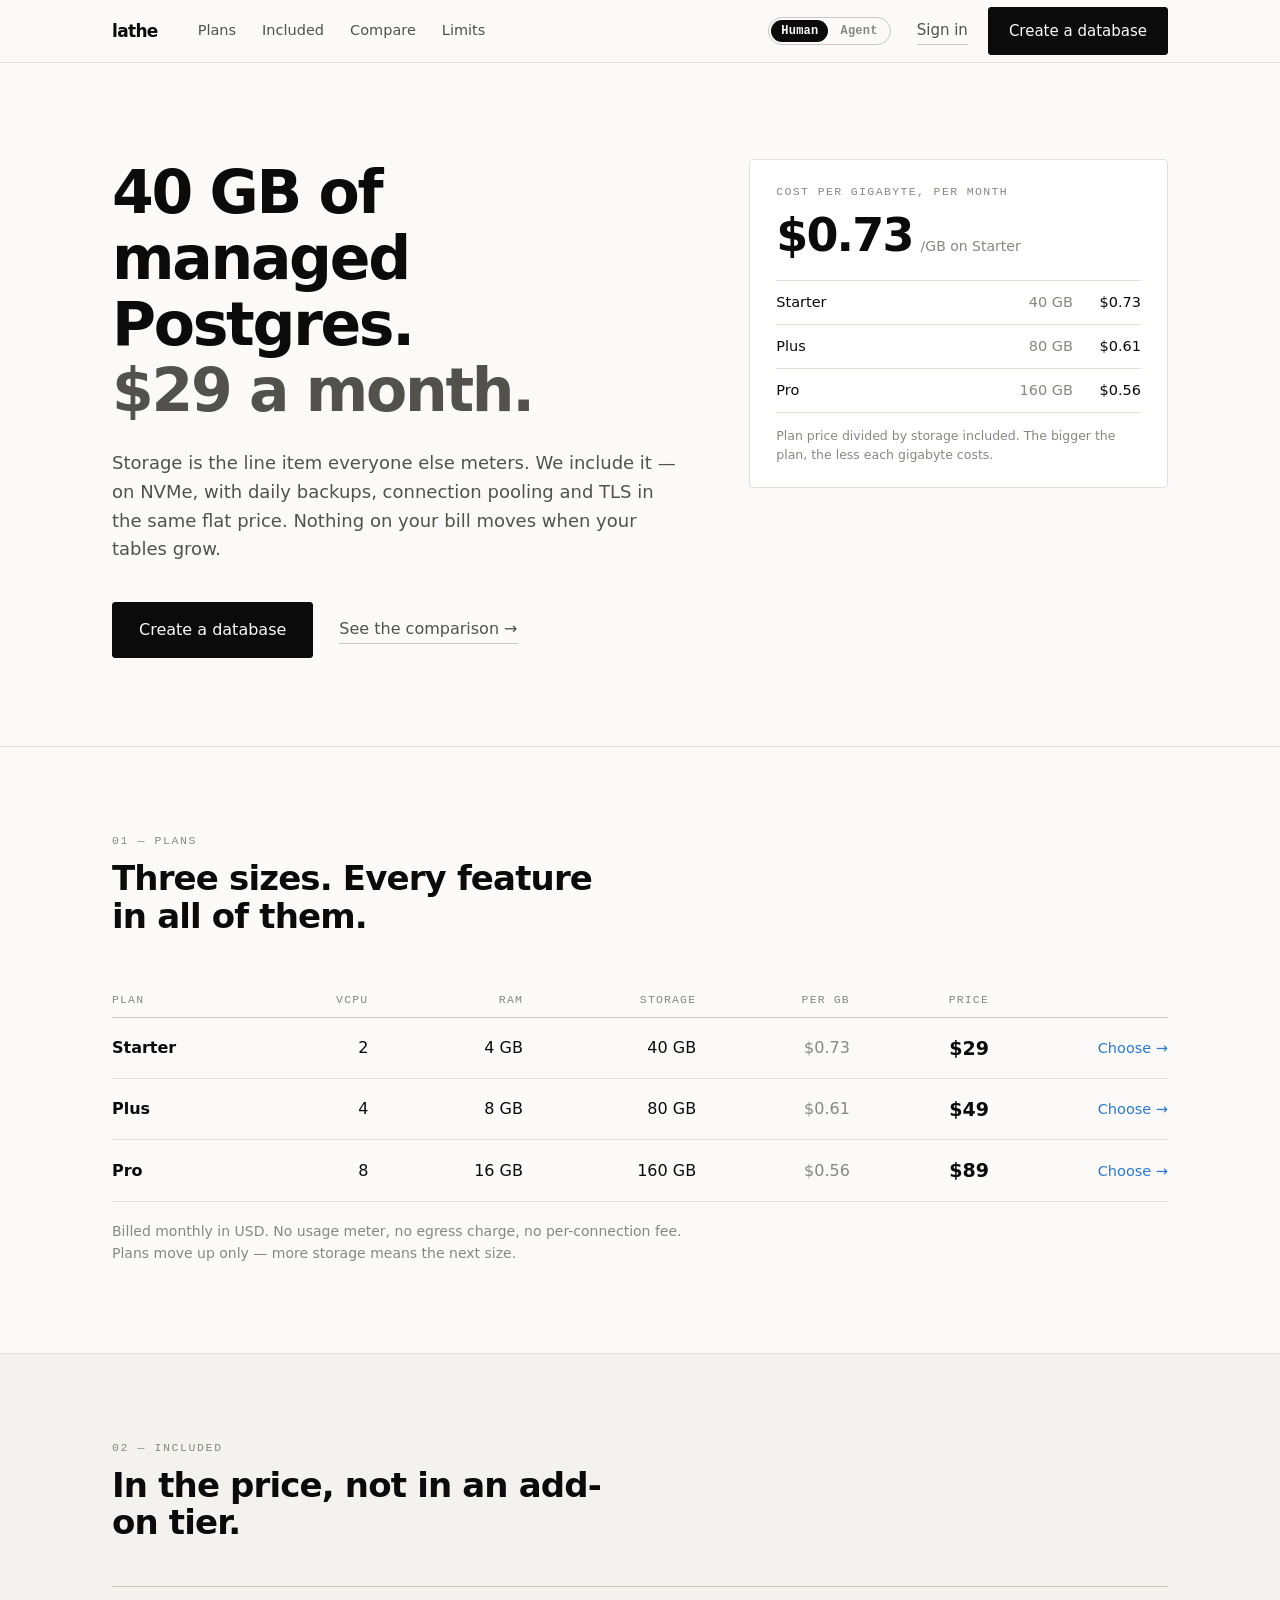
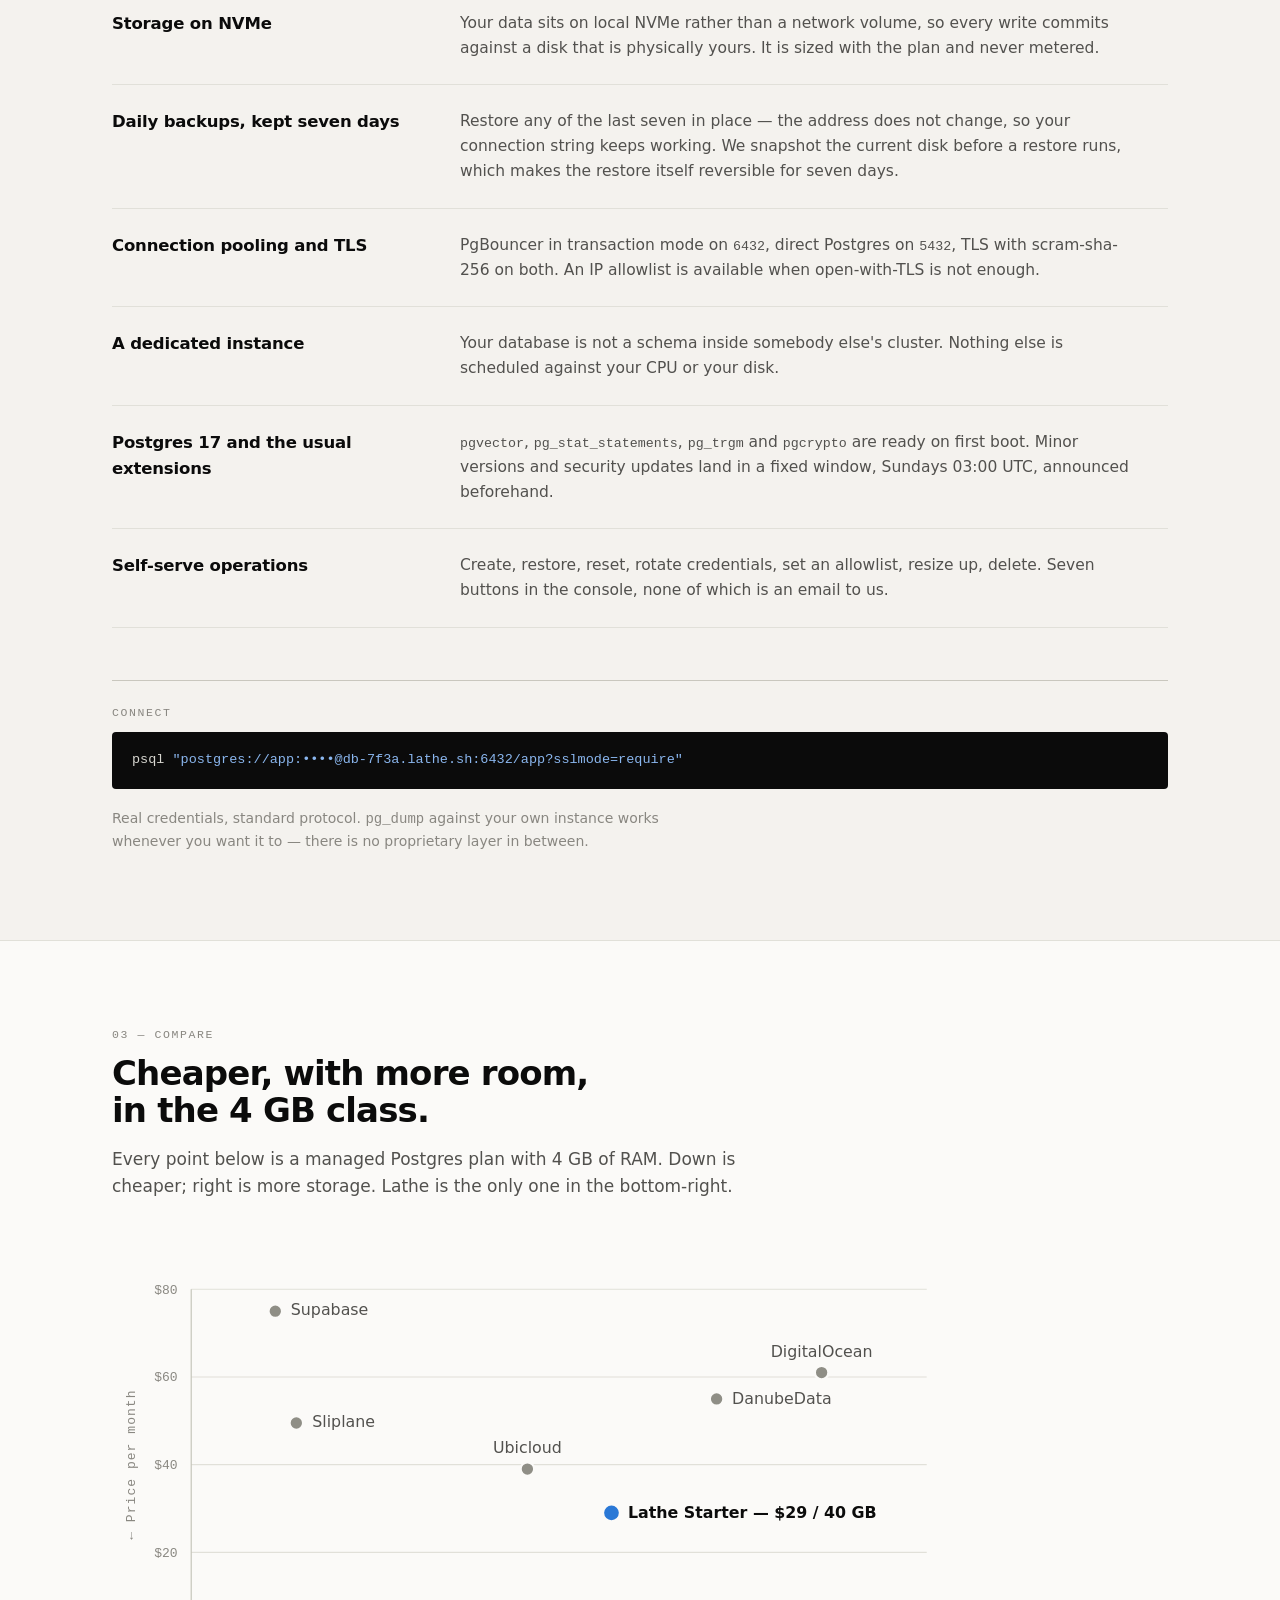
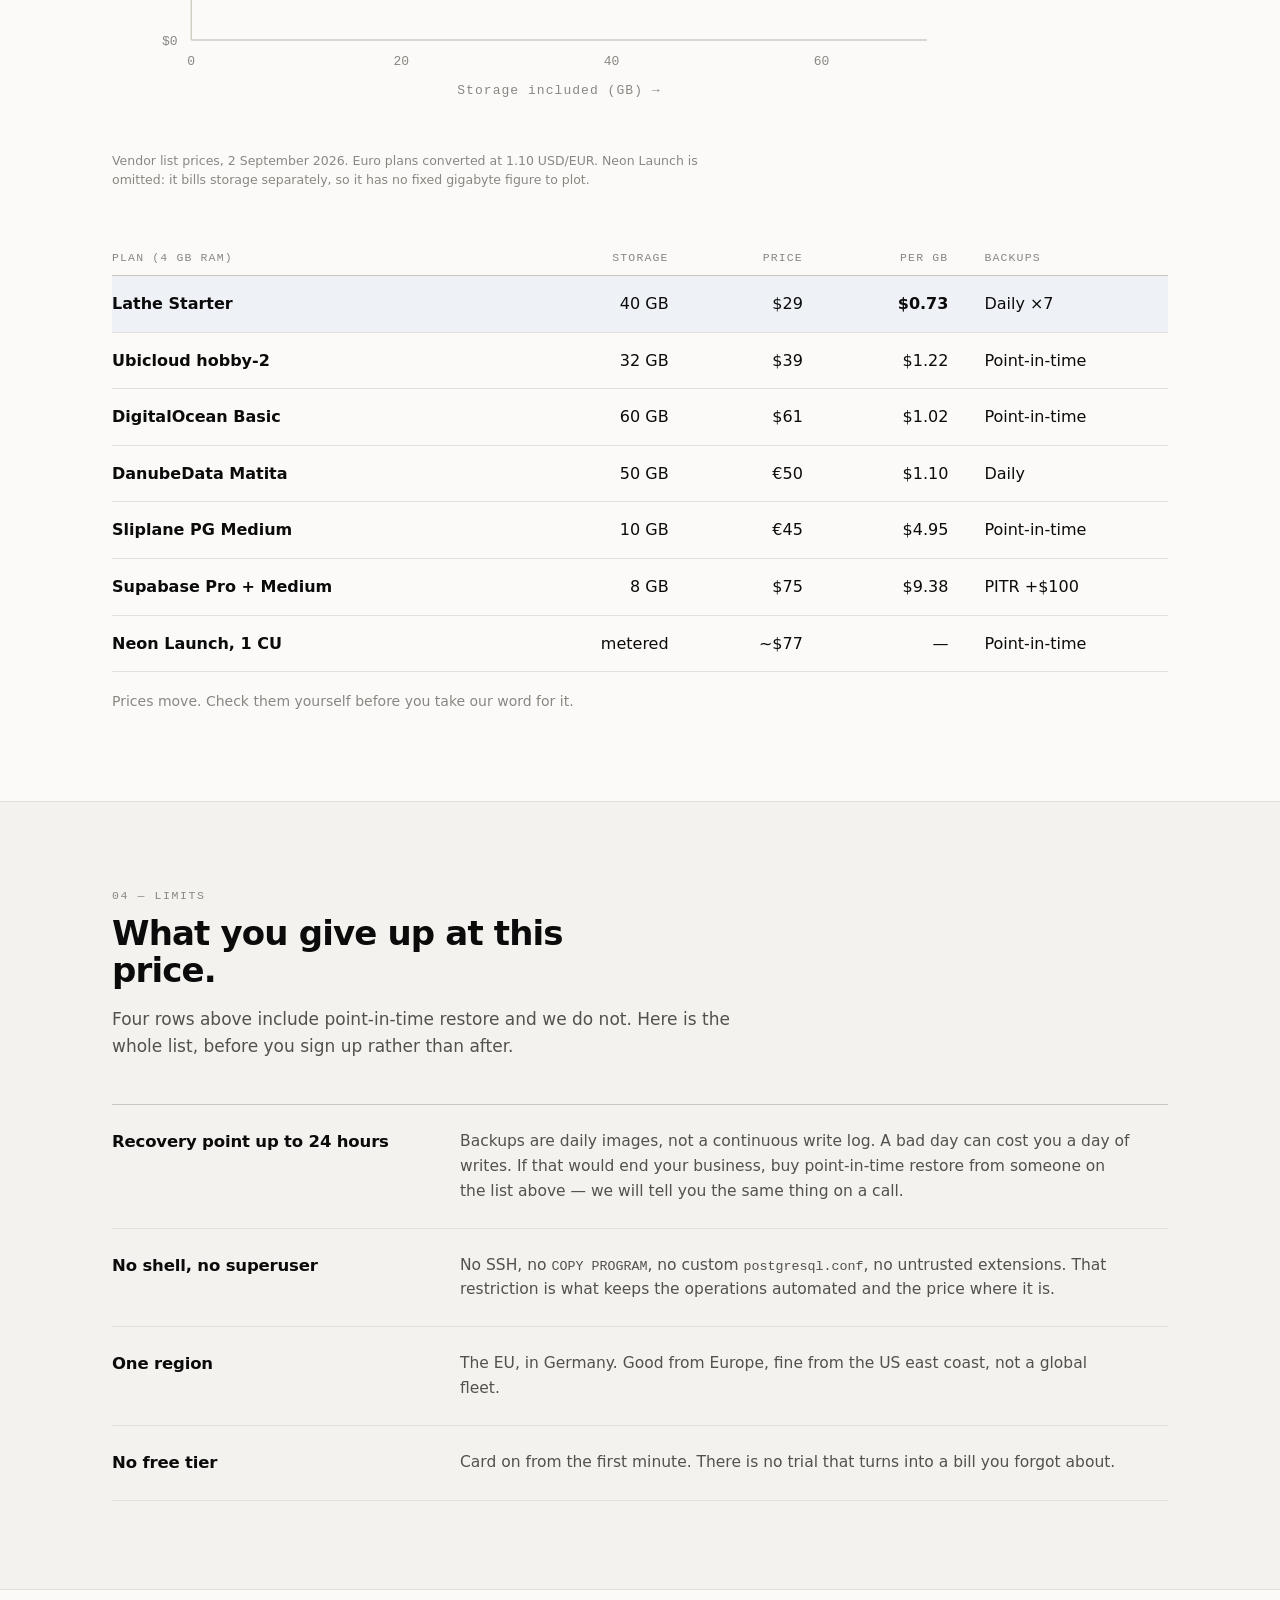
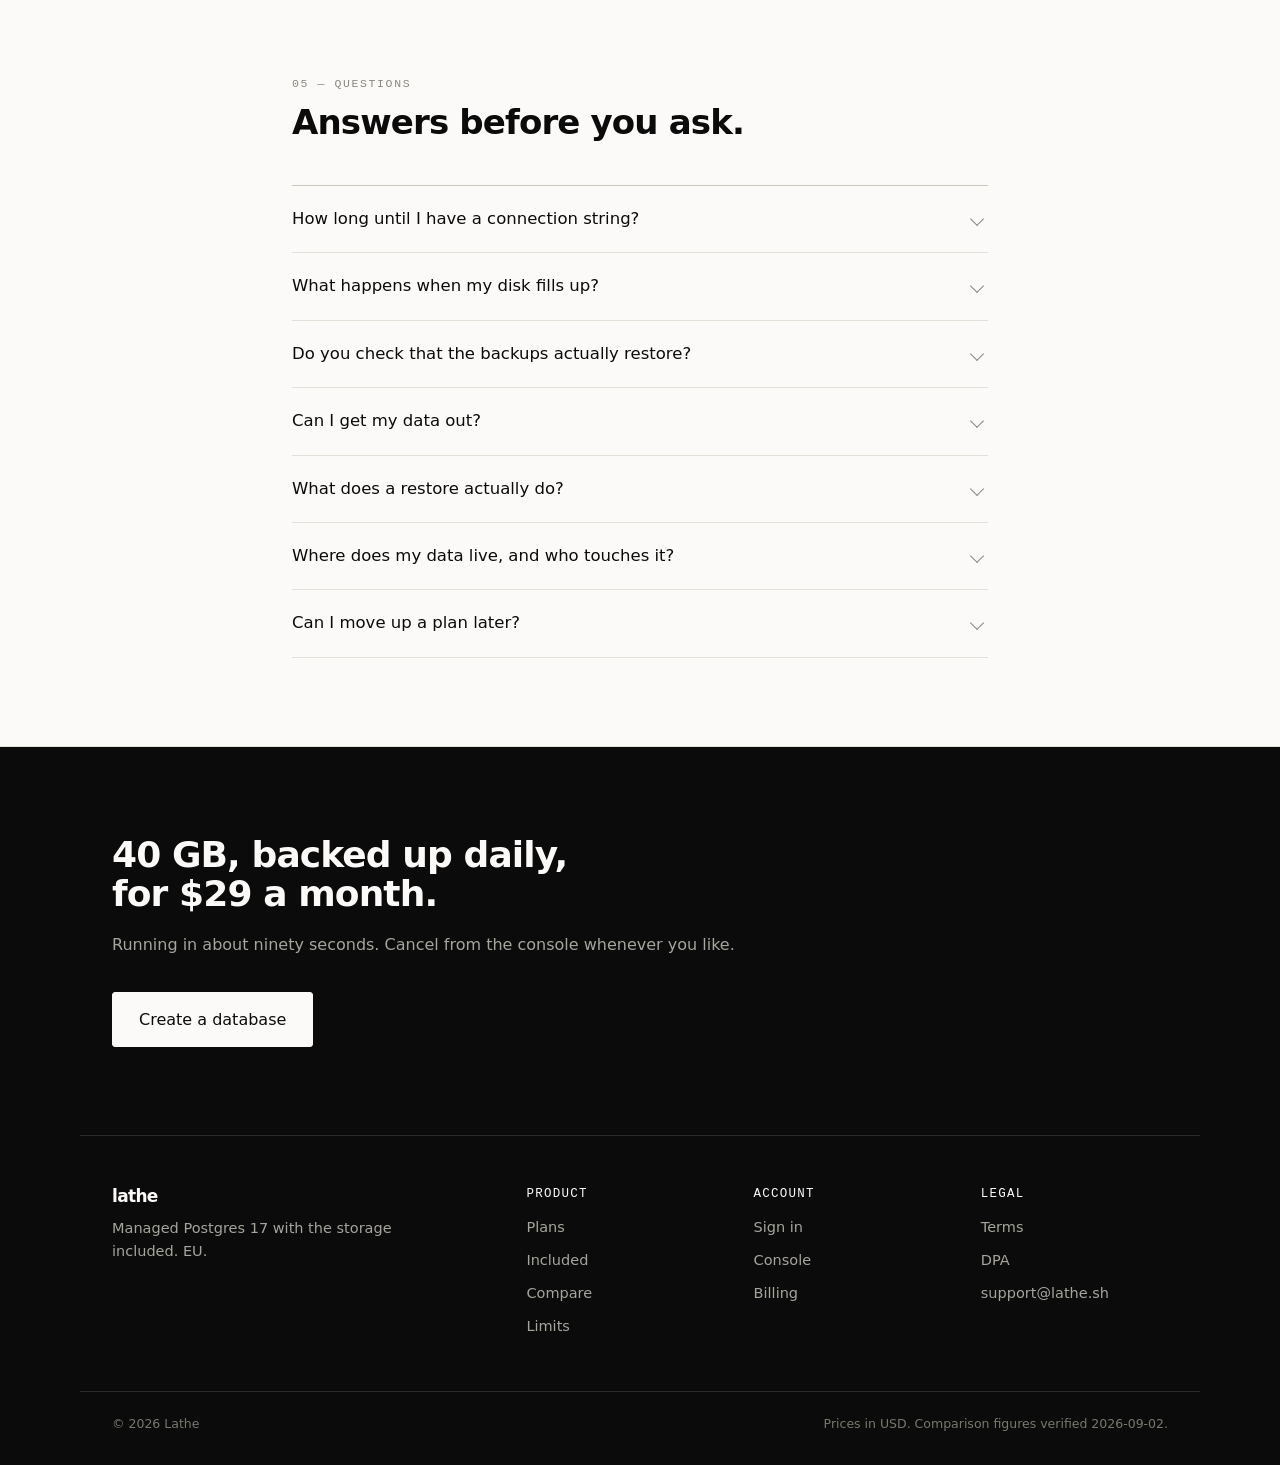
==== index.html @ 1682716a "Human | Agent switch, agents.html and llms.txt; CTAs point at the portal" ====
<!doctype html>
<html lang="en">
<head>
<meta charset="utf-8">
<meta name="viewport" content="width=device-width,initial-scale=1">
<title>Lathe — 40 GB of managed Postgres for $29</title>
<meta name="description" content="Managed Postgres 17 with the storage included. 40 GB on NVMe for $29/month, up to 160 GB for $89. Daily backups, pooling and TLS in the price.">
<meta name="theme-color" content="#fbfaf8">
<meta property="og:title" content="Lathe — 40 GB of managed Postgres for $29">
<meta property="og:description" content="Storage is the thing everyone else meters. We include it. From $0.73 per GB per month.">
<meta property="og:type" content="website">
<link rel="icon" href="data:image/svg+xml,<svg xmlns='http://www.w3.org/2000/svg' viewBox='0 0 32 32'><rect width='32' height='32' fill='%230b0b0b'/><path d='M8 7v18M8 25h16' stroke='%23fbfaf8' stroke-width='3'/></svg>">
<link rel="alternate" type="text/plain" href="llms.txt">
<link rel="stylesheet" href="styles.css">
<script type="text/javascript">
    (function(c,l,a,r,i,t,y){
        c[a]=c[a]||function(){(c[a].q=c[a].q||[]).push(arguments)};
        t=l.createElement(r);t.async=1;t.src="https://www.clarity.ms/tag/"+i;
        y=l.getElementsByTagName(r)[0];y.parentNode.insertBefore(t,y);
    })(window, document, "clarity", "script", "ycp0lu863w");
</script>
</head>
<body>

<a class="skip" href="#main">Skip to content</a>

<header class="nav">
  <div class="wrap nav-in">
    <a class="brand" href="/">lathe</a>
    <nav class="nav-links">
      <a href="#plans">Plans</a>
      <a href="#included">Included</a>
      <a href="#compare">Compare</a>
      <a href="#limits">Limits</a>
    </nav>
    <div class="nav-cta">
      <span class="switch" role="group" aria-label="Page written for"><a href="./" aria-current="true">Human</a><a href="agents.html">Agent</a></span>
      <a class="quiet" href="https://app.lathe.computer/login">Sign in</a>
      <a class="btn" href="https://app.lathe.computer/login">Create a database</a>
    </div>
  </div>
</header>

<main id="main">

<!-- ───────── hero ───────── -->
<section class="hero">
  <div class="wrap hero-in">
    <div class="hero-copy">
      <h1>40&nbsp;GB of managed Postgres.<br><em>$29 a month.</em></h1>
      <p class="lede">
        Storage is the line item everyone else meters. We include it — on NVMe,
        with daily backups, connection pooling and TLS in the same flat price.
        Nothing on your bill moves when your tables grow.
      </p>
      <div class="hero-cta">
        <a class="btn lg" href="https://app.lathe.computer/login">Create a database</a>
        <a class="quiet lg" href="#compare">See the comparison →</a>
      </div>
    </div>

    <div class="hero-fig" aria-labelledby="hero-fig-t">
      <p class="fig-t" id="hero-fig-t">Cost per gigabyte, per month</p>
      <p class="hero-num">$0.73<span>/GB on Starter</span></p>
      <dl class="hero-dl">
        <div><dt>Starter</dt><dd>40 GB</dd><dd class="n">$0.73</dd></div>
        <div><dt>Plus</dt><dd>80 GB</dd><dd class="n">$0.61</dd></div>
        <div><dt>Pro</dt><dd>160 GB</dd><dd class="n">$0.56</dd></div>
      </dl>
      <p class="fig-f">Plan price divided by storage included. The bigger the plan, the less each gigabyte costs.</p>
    </div>
  </div>
</section>

<!-- ───────── plans ───────── -->
<section id="plans" class="sec">
  <div class="wrap">
    <div class="sec-h">
      <p class="lbl">01 — Plans</p>
      <h2>Three sizes. Every feature in all of them.</h2>
    </div>

    <div class="tablewrap">
      <table class="plans">
        <thead>
          <tr>
            <th>Plan</th><th class="n">vCPU</th><th class="n">RAM</th>
            <th class="n">Storage</th><th class="n">Per GB</th><th class="n">Price</th><th></th>
          </tr>
        </thead>
        <tbody>
          <tr>
            <th scope="row">Starter</th>
            <td class="n">2</td><td class="n">4 GB</td><td class="n">40 GB</td>
            <td class="n dim">$0.73</td><td class="n price">$29</td>
            <td class="act"><a href="https://app.lathe.computer/login">Choose →</a></td>
          </tr>
          <tr>
            <th scope="row">Plus</th>
            <td class="n">4</td><td class="n">8 GB</td><td class="n">80 GB</td>
            <td class="n dim">$0.61</td><td class="n price">$49</td>
            <td class="act"><a href="https://app.lathe.computer/login">Choose →</a></td>
          </tr>
          <tr>
            <th scope="row">Pro</th>
            <td class="n">8</td><td class="n">16 GB</td><td class="n">160 GB</td>
            <td class="n dim">$0.56</td><td class="n price">$89</td>
            <td class="act"><a href="https://app.lathe.computer/login">Choose →</a></td>
          </tr>
        </tbody>
      </table>
    </div>
    <p class="note">
      Billed monthly in USD. No usage meter, no egress charge, no per-connection fee.
      Plans move up only — more storage means the next size.
    </p>
  </div>
</section>

<!-- ───────── included ───────── -->
<section id="included" class="sec alt">
  <div class="wrap">
    <div class="sec-h">
      <p class="lbl">02 — Included</p>
      <h2>In the price, not in an add-on tier.</h2>
    </div>

    <dl class="spec">
      <div>
        <dt>Storage on NVMe</dt>
        <dd>Your data sits on local NVMe rather than a network volume, so every write commits
        against a disk that is physically yours. It is sized with the plan and never metered.</dd>
      </div>
      <div>
        <dt>Daily backups, kept seven days</dt>
        <dd>Restore any of the last seven in place — the address does not change, so your
        connection string keeps working. We snapshot the current disk before a restore runs,
        which makes the restore itself reversible for seven days.</dd>
      </div>
      <div>
        <dt>Connection pooling and TLS</dt>
        <dd>PgBouncer in transaction mode on <code>6432</code>, direct Postgres on <code>5432</code>,
        TLS with scram-sha-256 on both. An IP allowlist is available when open-with-TLS is not enough.</dd>
      </div>
      <div>
        <dt>A dedicated instance</dt>
        <dd>Your database is not a schema inside somebody else's cluster. Nothing else is
        scheduled against your CPU or your disk.</dd>
      </div>
      <div>
        <dt>Postgres 17 and the usual extensions</dt>
        <dd><code>pgvector</code>, <code>pg_stat_statements</code>, <code>pg_trgm</code> and
        <code>pgcrypto</code> are ready on first boot. Minor versions and security updates land in a
        fixed window, Sundays 03:00 UTC, announced beforehand.</dd>
      </div>
      <div>
        <dt>Self-serve operations</dt>
        <dd>Create, restore, reset, rotate credentials, set an allowlist, resize up, delete.
        Seven buttons in the console, none of which is an email to us.</dd>
      </div>
    </dl>

    <div class="conn">
      <p class="lbl">Connect</p>
      <pre><code>psql <span class="s">"postgres://app:••••@db-7f3a.lathe.sh:6432/app?sslmode=require"</span></code></pre>
      <p class="note">Real credentials, standard protocol. <code>pg_dump</code> against your own
      instance works whenever you want it to — there is no proprietary layer in between.</p>
    </div>
  </div>
</section>

<!-- ───────── compare ───────── -->
<section id="compare" class="sec">
  <div class="wrap">
    <div class="sec-h">
      <p class="lbl">03 — Compare</p>
      <h2>Cheaper, with more room, in the 4&nbsp;GB class.</h2>
      <p class="sub">Every point below is a managed Postgres plan with 4 GB of RAM. Down is cheaper;
      right is more storage. Lathe is the only one in the bottom-right.</p>
    </div>

    <figure class="chart">
      <svg viewBox="0 0 760 430" role="img" aria-labelledby="ch-t ch-d" preserveAspectRatio="xMidYMid meet">
        <title id="ch-t">Monthly price against storage included, 4 GB RAM managed Postgres plans</title>
        <desc id="ch-d">Lathe Starter costs $29 for 40 GB. DigitalOcean is $61 for 60 GB, DanubeData
        $55 for 50 GB, Ubicloud $39 for 32 GB, Sliplane $49.50 for 10 GB and Supabase $75 for 8 GB.
        Lathe is the lowest-priced plan and second-largest in storage.</desc>

        <!-- gridlines -->
        <g class="grid">
          <line x1="70" y1="350" x2="720" y2="350"/>
          <line x1="70" y1="272.5" x2="720" y2="272.5"/>
          <line x1="70" y1="195" x2="720" y2="195"/>
          <line x1="70" y1="117.5" x2="720" y2="117.5"/>
          <line x1="70" y1="40" x2="720" y2="40"/>
        </g>
        <!-- axes -->
        <g class="axis">
          <line x1="70" y1="40" x2="70" y2="350"/>
          <line x1="70" y1="350" x2="720" y2="350"/>
        </g>
        <!-- y ticks -->
        <g class="tick" text-anchor="end">
          <text x="58" y="354">$0</text>
          <text x="58" y="276.5">$20</text>
          <text x="58" y="199">$40</text>
          <text x="58" y="121.5">$60</text>
          <text x="58" y="44">$80</text>
        </g>
        <!-- x ticks -->
        <g class="tick" text-anchor="middle">
          <text x="70" y="372">0</text>
          <text x="255.7" y="372">20</text>
          <text x="441.4" y="372">40</text>
          <text x="627.1" y="372">60</text>
        </g>
        <text class="axt" x="395" y="398" text-anchor="middle">Storage included (GB) →</text>
        <text class="axt" x="20" y="195" text-anchor="middle" transform="rotate(-90 20 195)">← Price per month</text>

        <!-- competitors (de-emphasis) -->
        <g class="pt">
          <g><circle cx="144.3" cy="59.4" r="6"><title>Supabase Pro + Medium — $75 for 8 GB</title></circle>
             <text x="158" y="63">Supabase</text></g>
          <g><circle cx="162.9" cy="158.2" r="6"><title>Sliplane PG Medium — €45 (~$49.50) for 10 GB</title></circle>
             <text x="177" y="162">Sliplane</text></g>
          <g><circle cx="367.1" cy="198.9" r="6"><title>Ubicloud hobby-2 — $39 for 32 GB</title></circle>
             <text x="367.1" y="185" text-anchor="middle">Ubicloud</text></g>
          <g><circle cx="534.3" cy="136.9" r="6"><title>DanubeData Matita — €50 (~$55) for 50 GB</title></circle>
             <text x="548" y="141">DanubeData</text></g>
          <g><circle cx="627.1" cy="113.6" r="6"><title>DigitalOcean Basic — $61 for 60 GB</title></circle>
             <text x="627.1" y="100" text-anchor="middle">DigitalOcean</text></g>
        </g>

        <!-- lathe (accent) -->
        <g class="pt us">
          <circle cx="441.4" cy="237.6" r="7.5"><title>Lathe Starter — $29 for 40 GB</title></circle>
          <text x="456" y="242">Lathe Starter — $29 / 40 GB</text>
        </g>
      </svg>

      <!-- phone alternative to the scatter: same data as $/GB, lower is better -->
      <div class="bars" aria-hidden="true">
        <p class="bars-t">Price per GB per month — lower is better</p>
        <div class="bar us" style="--v:7.8%"><span class="bar-n">Lathe</span><span class="bar-track"><i></i></span><span class="bar-v">$0.73</span></div>
        <div class="bar" style="--v:10.9%"><span class="bar-n">DigitalOcean</span><span class="bar-track"><i></i></span><span class="bar-v">$1.02</span></div>
        <div class="bar" style="--v:11.7%"><span class="bar-n">DanubeData</span><span class="bar-track"><i></i></span><span class="bar-v">$1.10</span></div>
        <div class="bar" style="--v:13%"><span class="bar-n">Ubicloud</span><span class="bar-track"><i></i></span><span class="bar-v">$1.22</span></div>
        <div class="bar" style="--v:52.8%"><span class="bar-n">Sliplane</span><span class="bar-track"><i></i></span><span class="bar-v">$4.95</span></div>
        <div class="bar" style="--v:100%"><span class="bar-n">Supabase</span><span class="bar-track"><i></i></span><span class="bar-v">$9.38</span></div>
      </div>
      <figcaption>
        Vendor list prices, 2 September 2026. Euro plans converted at 1.10 USD/EUR.
        Neon Launch is omitted: it bills storage separately, so it has no fixed gigabyte figure to plot.
      </figcaption>
    </figure>

    <div class="tablewrap">
      <table class="cmp">
        <thead>
          <tr><th>Plan (4 GB RAM)</th><th class="n">Storage</th><th class="n">Price</th><th class="n">Per GB</th><th>Backups</th></tr>
        </thead>
        <tbody>
          <tr class="us">
            <th scope="row">Lathe Starter</th>
            <td class="n">40 GB</td><td class="n">$29</td><td class="n"><b>$0.73</b></td><td>Daily ×7</td>
          </tr>
          <tr><th scope="row">Ubicloud hobby-2</th><td class="n">32 GB</td><td class="n">$39</td><td class="n">$1.22</td><td>Point-in-time</td></tr>
          <tr><th scope="row">DigitalOcean Basic</th><td class="n">60 GB</td><td class="n">$61</td><td class="n">$1.02</td><td>Point-in-time</td></tr>
          <tr><th scope="row">DanubeData Matita</th><td class="n">50 GB</td><td class="n">€50</td><td class="n">$1.10</td><td>Daily</td></tr>
          <tr><th scope="row">Sliplane PG Medium</th><td class="n">10 GB</td><td class="n">€45</td><td class="n">$4.95</td><td>Point-in-time</td></tr>
          <tr><th scope="row">Supabase Pro + Medium</th><td class="n">8 GB</td><td class="n">$75</td><td class="n">$9.38</td><td>PITR +$100</td></tr>
          <tr><th scope="row">Neon Launch, 1 CU</th><td class="n">metered</td><td class="n">~$77</td><td class="n">—</td><td>Point-in-time</td></tr>
        </tbody>
      </table>
    </div>
    <p class="note">Prices move. Check them yourself before you take our word for it.</p>
  </div>
</section>

<!-- ───────── limits ───────── -->
<section id="limits" class="sec alt">
  <div class="wrap">
    <div class="sec-h">
      <p class="lbl">04 — Limits</p>
      <h2>What you give up at this price.</h2>
      <p class="sub">Four rows above include point-in-time restore and we do not. Here is the
      whole list, before you sign up rather than after.</p>
    </div>

    <dl class="spec two">
      <div>
        <dt>Recovery point up to 24 hours</dt>
        <dd>Backups are daily images, not a continuous write log. A bad day can cost you a day of
        writes. If that would end your business, buy point-in-time restore from someone on the list
        above — we will tell you the same thing on a call.</dd>
      </div>
      <div>
        <dt>No shell, no superuser</dt>
        <dd>No SSH, no <code>COPY PROGRAM</code>, no custom <code>postgresql.conf</code>, no
        untrusted extensions. That restriction is what keeps the operations automated and the
        price where it is.</dd>
      </div>
      <div>
        <dt>One region</dt>
        <dd>The EU, in Germany. Good from Europe, fine from the US east coast, not a global fleet.</dd>
      </div>
      <div>
        <dt>No free tier</dt>
        <dd>Card on from the first minute. There is no trial that turns into a bill you forgot about.</dd>
      </div>
    </dl>
  </div>
</section>

<!-- ───────── faq ───────── -->
<section id="faq" class="sec">
  <div class="wrap narrow">
    <div class="sec-h">
      <p class="lbl">05 — Questions</p>
      <h2>Answers before you ask.</h2>
    </div>

    <details><summary>How long until I have a connection string?</summary>
      <p>About ninety seconds. Instances come from pre-built images with Postgres and the pooler
      already installed, so creating one is a boot and a credential injection rather than an install.</p></details>

    <details><summary>What happens when my disk fills up?</summary>
      <p>At 80% you get an email and a banner in the console with a one-click upgrade. At 95% the
      instance goes read-only until you upgrade or free space. It will not quietly fill to zero
      and corrupt itself at four in the morning.</p></details>

    <details><summary>Do you check that the backups actually restore?</summary>
      <p>Monthly, per instance, automatically. We build a throwaway server from the latest backup,
      run <code>pg_amcheck</code> and a row-count sample against it, then destroy it. A failure
      pages us, not you.</p></details>

    <details><summary>Can I get my data out?</summary>
      <p>Yes. You hold real Postgres credentials, so <code>pg_dump</code> works against your
      instance at any time. Nothing here is a proprietary fork or a wire-protocol shim.</p></details>

    <details><summary>What does a restore actually do?</summary>
      <p>We snapshot the current disk, then rebuild the instance from the daily backup you picked.
      The address is unchanged, so your application reconnects to the same string. Downtime scales
      with how much data you have. The pre-restore snapshot is kept seven days, so a restore you
      regret is itself reversible.</p></details>

    <details><summary>Where does my data live, and who touches it?</summary>
      <p>On infrastructure in Germany, inside the EU. The DPA names our single infrastructure
      subprocessor and nothing else has access to your database.</p></details>

    <details><summary>Can I move up a plan later?</summary>
      <p>Yes, at any time, and the storage grows with it. Plans go up only — pick the moment,
      because it costs a few minutes of downtime.</p></details>

  </div>
</section>

<!-- ───────── cta ───────── -->
<section class="cta">
  <div class="wrap">
    <h2>40 GB, backed up daily, for $29 a month.</h2>
    <p>Running in about ninety seconds. Cancel from the console whenever you like.</p>
    <a class="btn lg invert" href="https://app.lathe.computer/login">Create a database</a>
  </div>
</section>

</main>

<footer class="foot">
  <div class="wrap foot-in">
    <div>
      <p class="brand">lathe</p>
      <p class="foot-tag">Managed Postgres 17 with the storage included. EU.</p>
    </div>
    <nav><h3>Product</h3><a href="#plans">Plans</a><a href="#included">Included</a><a href="#compare">Compare</a><a href="#limits">Limits</a></nav>
    <nav><h3>Account</h3><a href="https://app.lathe.computer/login">Sign in</a><a href="https://app.lathe.computer/instances">Console</a><a href="https://app.lathe.computer/billing">Billing</a></nav>
    <nav><h3>Legal</h3><a href="https://app.lathe.computer/terms">Terms</a><a href="https://app.lathe.computer/dpa">DPA</a><a href="mailto:support@lathe.sh">support@lathe.sh</a></nav>
  </div>
  <div class="wrap foot-b">
    <span>© 2026 Lathe</span>
    <span>Prices in USD. Comparison figures verified 2026-09-02.</span>
  </div>
</footer>

</body>
</html>
---- styles.css ----
/* Lathe — static marketing site. No build step, no dependencies.
   Design: spec-sheet minimalism. Hairlines instead of cards, one accent hue
   reserved for data and links, tabular figures in every column of numbers. */

:root{
  color-scheme:light;
  --paper:#fbfaf8;
  --paper-2:#f4f2ee;
  --ink:#0b0b0b;
  --ink-2:#52514e;
  --ink-3:#898781;
  --rule:#e1e0d9;
  --rule-2:#c9c7be;
  --accent:#2a78d6;

  /* chart tokens — validated against this surface, light + dark */
  --viz-accent:#2a78d6;
  --viz-dim:#8f8e86;
  --viz-grid:#e1e0d9;
  --viz-axis:#c3c2b7;
  --viz-ring:#fbfaf8;

  --mono:ui-monospace,SFMono-Regular,"SF Mono",Menlo,Consolas,monospace;
  --sans:system-ui,-apple-system,"Segoe UI",Roboto,Helvetica,Arial,sans-serif;
  --w:1120px;
}

*{box-sizing:border-box}
html{scroll-behavior:smooth;-webkit-text-size-adjust:100%}
body{margin:0;background:var(--paper);color:var(--ink);font:16px/1.6 var(--sans);
  -webkit-font-smoothing:antialiased}
h1,h2,h3{margin:0;font-weight:560;letter-spacing:-.025em;line-height:1.1}
p{margin:0}
a{color:inherit}
em{font-style:normal;color:var(--ink-2)}
code{font-family:var(--mono);font-size:.86em;color:var(--ink-2)}

.wrap{max-width:var(--w);margin:0 auto;padding:0 32px}
.wrap.narrow{max-width:760px}
.skip{position:absolute;left:-9999px}
.skip:focus{left:16px;top:16px;background:var(--ink);color:var(--paper);padding:10px 14px;z-index:99}

/* ── type utilities ───────────────────────── */
.lbl{font:500 11.5px/1 var(--mono);letter-spacing:.14em;text-transform:uppercase;color:var(--ink-3)}
.note{color:var(--ink-3);font-size:14px;margin-top:18px;max-width:68ch}
.sub{color:var(--ink-2);font-size:17px;margin-top:16px;max-width:62ch}
.n{text-align:right;font-variant-numeric:tabular-nums}

/* ── buttons / links ──────────────────────── */
.btn{display:inline-block;padding:11px 20px;background:var(--ink);color:var(--paper);
  text-decoration:none;font-size:15px;font-weight:500;border:1px solid var(--ink);border-radius:3px}
.btn:hover{background:#2e2d2a;border-color:#2e2d2a}
.btn.lg{padding:14px 26px;font-size:16px}
.btn.invert{background:var(--paper);color:var(--ink);border-color:var(--paper)}
.btn.invert:hover{background:#fff;border-color:#fff}
.quiet{color:var(--ink-2);text-decoration:none;font-size:15px;
  border-bottom:1px solid var(--rule-2);padding-bottom:2px}
.quiet:hover{color:var(--ink);border-color:var(--ink)}
.quiet.lg{font-size:16px}

/* ── nav ──────────────────────────────────── */
.nav{position:sticky;top:0;z-index:50;background:rgba(251,250,248,.97);
  backdrop-filter:blur(8px);border-bottom:1px solid var(--rule)}
.nav-in{display:flex;align-items:center;gap:40px;height:62px}
.brand{font:600 17px/1 var(--sans);letter-spacing:-.04em;text-decoration:none;color:var(--ink)}
.nav-links{display:flex;gap:26px;margin-right:auto;font-size:14.5px}
.nav-links a{color:var(--ink-2);text-decoration:none}
.nav-links a:hover{color:var(--ink)}
.nav-cta{display:flex;align-items:center;gap:20px}

/* ── human | agent switch ─────────────────── */
.switch{display:inline-flex;align-items:center;gap:2px;padding:2px;border:1px solid var(--rule-2);border-radius:999px;margin-right:6px}
.switch a{padding:3px 10px;border-radius:999px;font:600 12px/1.4 var(--mono);color:var(--ink-3);text-decoration:none;letter-spacing:.02em}
.switch a:hover{color:var(--ink)}
.switch a[aria-current="true"],.switch a[aria-current="true"]:hover{background:var(--ink);color:var(--paper)}

/* ── agent page ───────────────────────────── */
.doc{position:relative;margin-top:8px;border:1px solid var(--rule);border-radius:4px;background:#fff}
.doc pre{margin:0;padding:24px 28px;white-space:pre-wrap;overflow-wrap:anywhere;font:13px/1.6 var(--mono);color:var(--ink-2)}
.doc .copy{position:absolute;top:10px;right:10px;font:500 12px var(--mono);color:var(--ink-2);background:var(--paper);border:1px solid var(--rule-2);border-radius:3px;padding:5px 10px;cursor:pointer}
.doc .copy:hover{color:var(--ink);border-color:var(--ink)}
.doc .copy.done{color:#1e8e3e;border-color:#1e8e3e}

/* ── hero ─────────────────────────────────── */
.hero{border-bottom:1px solid var(--rule);padding:96px 0 88px}
.hero-in{display:grid;grid-template-columns:1.35fr 1fr;gap:72px;align-items:start}
.hero h1{font-size:clamp(38px,5.4vw,60px);letter-spacing:-.038em;font-weight:560}
.lede{margin-top:26px;color:var(--ink-2);font-size:18px;max-width:52ch}
.hero-cta{display:flex;align-items:center;gap:26px;margin-top:38px;flex-wrap:wrap}

.hero-fig{border:1px solid var(--rule);border-radius:4px;padding:26px 26px 22px;background:#fff}
.fig-t{font:500 11.5px/1 var(--mono);letter-spacing:.12em;text-transform:uppercase;color:var(--ink-3)}
.hero-num{font-size:46px;letter-spacing:-.04em;font-weight:560;margin:14px 0 4px;line-height:1}
.hero-num span{font-size:14px;letter-spacing:0;color:var(--ink-3);font-weight:400;margin-left:8px}
.hero-dl{margin:22px 0 0;border-top:1px solid var(--rule)}
.hero-dl>div{display:grid;grid-template-columns:1fr auto auto;gap:16px;
  padding:10px 0;border-bottom:1px solid var(--rule);align-items:baseline}
.hero-dl dt{font-size:14.5px}
.hero-dl dd{margin:0;font-size:14.5px;color:var(--ink-3);font-variant-numeric:tabular-nums}
.hero-dl dd.n{color:var(--ink);min-width:52px}
.fig-f{margin-top:14px;font-size:12.5px;line-height:1.5;color:var(--ink-3)}

/* ── sections ─────────────────────────────── */
.sec{padding:88px 0;border-bottom:1px solid var(--rule);scroll-margin-top:72px}
.sec.alt{background:var(--paper-2)}
.sec-h{margin-bottom:44px}
.sec-h h2{font-size:clamp(25px,3.2vw,34px);margin-top:14px;max-width:22ch}

/* ── tables ───────────────────────────────── */
.tablewrap{overflow-x:auto}
table{border-collapse:collapse;width:100%;min-width:600px}
th,td{padding:15px 18px;border-bottom:1px solid var(--rule);text-align:left;font-weight:400}
thead th{font:500 11.5px/1 var(--mono);letter-spacing:.1em;text-transform:uppercase;
  color:var(--ink-3);border-bottom:1px solid var(--rule-2);padding-bottom:11px}
tbody th{font-weight:550}
th.n,td.n{text-align:right;font-variant-numeric:tabular-nums}
td:first-child,th:first-child{padding-left:0}
td:last-child,th:last-child{padding-right:0}
.plans .price{font-size:19px;font-weight:560}
.plans .dim{color:var(--ink-3)}
.plans .act{text-align:right}
.plans .act a{color:var(--accent);text-decoration:none;font-size:14.5px;white-space:nowrap}
.plans .act a:hover{text-decoration:underline}
.cmp tbody tr.us th,.cmp tbody tr.us td{background:rgba(42,120,214,.06)}

/* ── spec list ────────────────────────────── */
.spec{margin:0;border-top:1px solid var(--rule-2)}
.spec>div{display:grid;grid-template-columns:minmax(200px,300px) 1fr;gap:48px;
  padding:24px 0;border-bottom:1px solid var(--rule)}
.spec dt{font-size:16.5px;font-weight:550;letter-spacing:-.01em}
.spec dd{margin:0;color:var(--ink-2);font-size:15.5px;max-width:68ch}

/* ── connect block ────────────────────────── */
.conn{margin-top:52px;border-top:1px solid var(--rule-2);padding-top:26px}
.conn pre{margin:14px 0 0;padding:18px 20px;background:var(--ink);border-radius:4px;
  overflow-x:auto;font:13.5px/1.5 var(--mono);color:#d7d6d0}
.conn code{color:inherit;font-size:inherit}
.conn .s{color:#8ab6ee}

/* ── chart ────────────────────────────────── */
.chart{margin:0 0 48px}
.chart svg{width:100%;height:auto;display:block;max-width:860px}
.chart .grid line{stroke:var(--viz-grid);stroke-width:1}
.chart .axis line{stroke:var(--viz-axis);stroke-width:1}
.chart .tick{font:500 11.5px var(--mono);fill:var(--ink-3)}
.chart .axt{font:500 11.5px var(--mono);letter-spacing:.08em;fill:var(--ink-3)}
.chart .pt circle{fill:var(--viz-dim);stroke:var(--viz-ring);stroke-width:2}
.chart .pt text{font:14px var(--sans);fill:var(--ink-2)}
.chart .pt.us circle{fill:var(--viz-accent)}
.chart .pt.us text{fill:var(--ink);font-weight:550}
.bars{display:none}
.bars-t{font:500 11.5px/1 var(--mono);letter-spacing:.1em;text-transform:uppercase;color:var(--ink-3);margin-bottom:16px}
.bar{display:grid;grid-template-columns:96px 1fr 52px;gap:12px;align-items:center;padding:7px 0;font-size:14px}
.bar-n{color:var(--ink-2);white-space:nowrap;overflow:hidden;text-overflow:ellipsis}
.bar-track{display:block;height:18px;position:relative}
.bar-track i{display:block;height:100%;width:var(--v);min-width:3px;background:var(--viz-dim);border-radius:0 4px 4px 0}
.bar.us .bar-track i{background:var(--viz-accent)}
.bar.us .bar-n{color:var(--ink);font-weight:550}
.bar-v{text-align:right;font-variant-numeric:tabular-nums;color:var(--ink-2)}
.bar.us .bar-v{color:var(--ink);font-weight:550}
.chart figcaption{margin-top:20px;font-size:12.5px;line-height:1.55;color:var(--ink-3);max-width:74ch}

/* ── faq ──────────────────────────────────── */
details{border-bottom:1px solid var(--rule)}
details:first-of-type{border-top:1px solid var(--rule-2)}
summary{cursor:pointer;list-style:none;padding:20px 40px 20px 0;position:relative;
  font-size:16.5px;font-weight:500}
summary::-webkit-details-marker{display:none}
summary::after{content:"";position:absolute;right:6px;top:28px;width:9px;height:9px;
  border-right:1.5px solid var(--ink-3);border-bottom:1.5px solid var(--ink-3);
  transform:rotate(45deg);transition:transform .18s ease}
details[open] summary::after{transform:rotate(-135deg);top:32px}
details p{color:var(--ink-2);padding:0 48px 22px 0;font-size:15.5px}

/* ── cta ──────────────────────────────────── */
.cta{background:var(--ink);color:var(--paper);padding:88px 0;border-bottom:0}
.cta h2{font-size:clamp(25px,3.4vw,36px);max-width:20ch}
.cta p{color:#a5a49d;margin:18px 0 34px}

/* ── footer ───────────────────────────────── */
.foot{background:var(--ink);color:#a5a49d;padding:0 0 32px;font-size:14.5px}
.foot-in{display:grid;grid-template-columns:2fr 1fr 1fr 1fr;gap:40px;
  padding-top:52px;border-top:1px solid #2a2926}
.foot .brand{color:var(--paper);font-size:17px}
.foot-tag{margin-top:12px;max-width:32ch;color:#a5a49d}
.foot nav{display:flex;flex-direction:column;gap:10px}
.foot h3{font-size:12.5px;font-weight:500;color:var(--paper);margin-bottom:4px;
  font-family:var(--mono);letter-spacing:.1em;text-transform:uppercase}
.foot a{color:#a5a49d;text-decoration:none}
.foot a:hover{color:var(--paper)}
.foot-b{display:flex;justify-content:space-between;gap:20px;flex-wrap:wrap;
  margin-top:52px;padding-top:22px;border-top:1px solid #2a2926;font-size:12.5px;color:#78776f}

/* ── responsive ───────────────────────────── */
@media (max-width:960px){
  .hero-in{grid-template-columns:1fr;gap:48px}
  .hero{padding:64px 0 56px}
  .spec>div{grid-template-columns:1fr;gap:8px}
  .foot-in{grid-template-columns:1fr 1fr}
  .nav-links{display:none}
}
@media (max-width:620px){
  .wrap{padding:0 20px}
  .sec{padding:60px 0}
  .nav-cta .quiet{display:none}
  .switch a{padding:3px 8px}
  .foot-in{grid-template-columns:1fr}
  .hero-cta{gap:18px}
  .chart svg{display:none}
  .bars{display:block}
  th,td{padding:12px 10px;font-size:14.5px}
  table{min-width:540px}
  .tablewrap{-webkit-mask-image:linear-gradient(to right,#000 calc(100% - 40px),transparent);
    mask-image:linear-gradient(to right,#000 calc(100% - 40px),transparent)}
}
@media (prefers-reduced-motion:reduce){html{scroll-behavior:auto}*{transition:none!important}}

/* ── dark ─────────────────────────────────── */
@media (prefers-color-scheme:dark){
  :root{
    color-scheme:dark;
    --paper:#0f0f0e;--paper-2:#161615;--ink:#f2f1ec;--ink-2:#b3b2aa;--ink-3:#898781;
    --rule:#262624;--rule-2:#3a3936;--accent:#3987e5;
    --viz-accent:#3987e5;--viz-dim:#6b6b66;--viz-grid:#2c2c2a;--viz-axis:#383835;--viz-ring:#0f0f0e;
  }
  .nav{background:rgba(15,15,14,.97)}
  .btn{background:var(--ink);color:#0f0f0e;border-color:var(--ink)}
  .btn:hover{background:#fff;border-color:#fff}
  .btn.invert{background:var(--ink);color:#0f0f0e;border-color:var(--ink)}
  .hero-fig{background:#151514}
  .doc{background:#151514}
  .conn pre{background:#000}
  .cmp tbody tr.us th,.cmp tbody tr.us td{background:rgba(57,135,229,.1)}
  .cta{background:#161615}
  .cta p{color:var(--ink-3)}
  .foot{background:#0a0a09;color:var(--ink-3)}
  .foot-in,.foot-b{border-top-color:#212120}
  .foot .brand,.foot h3,.foot a:hover{color:var(--ink)}
  .foot-b{color:#6d6c66}
}
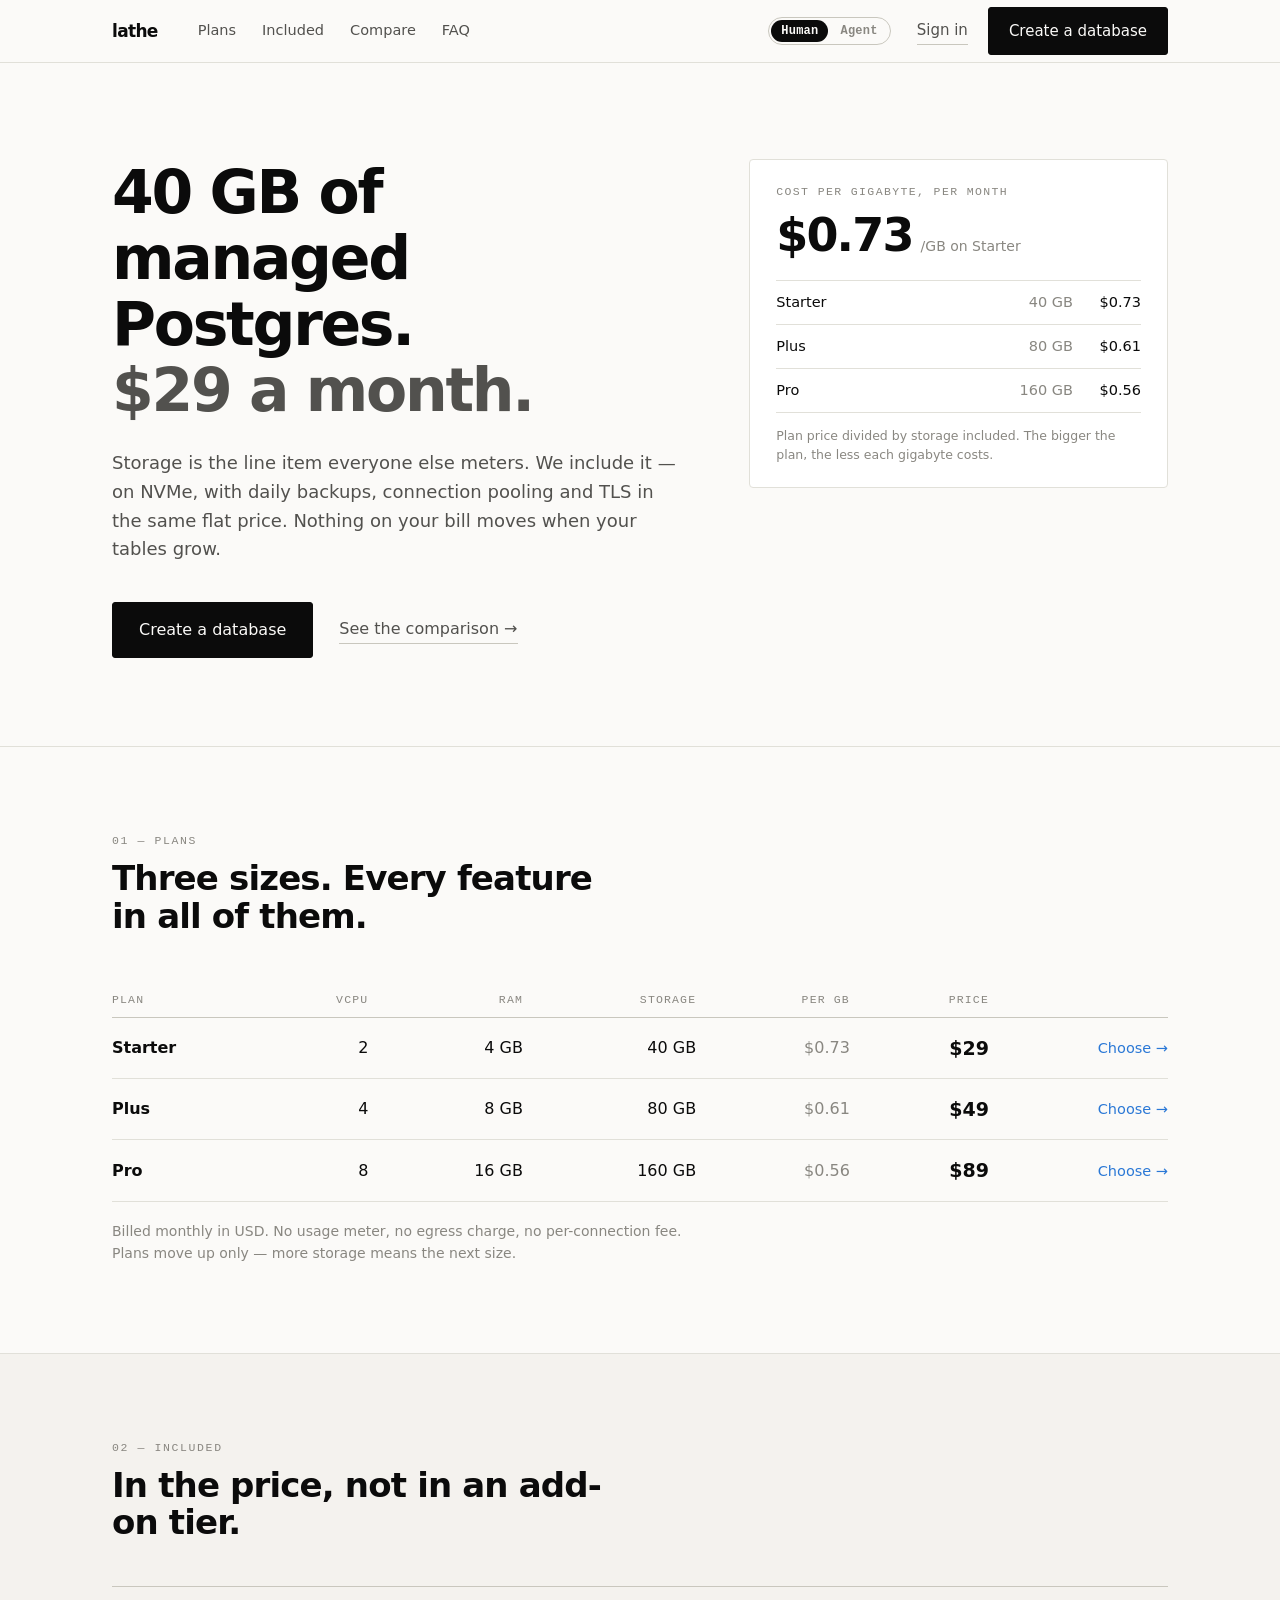
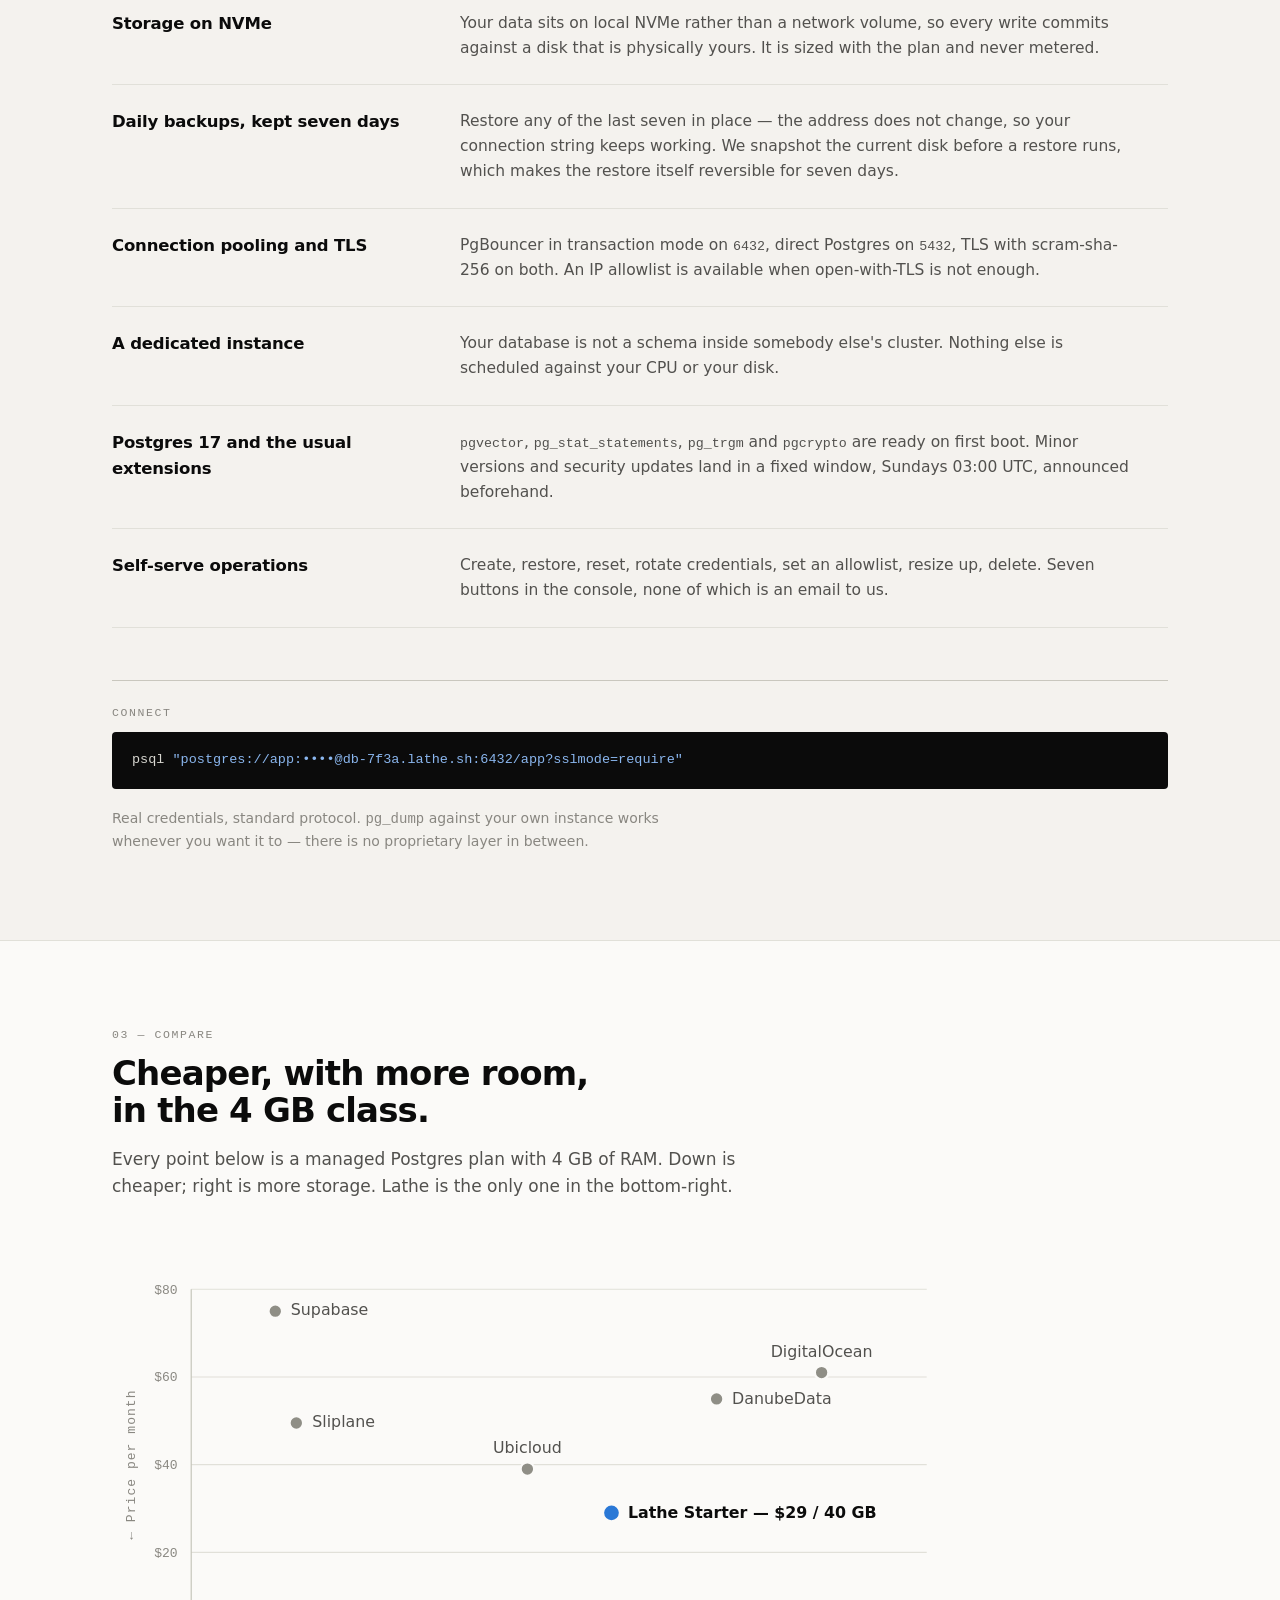
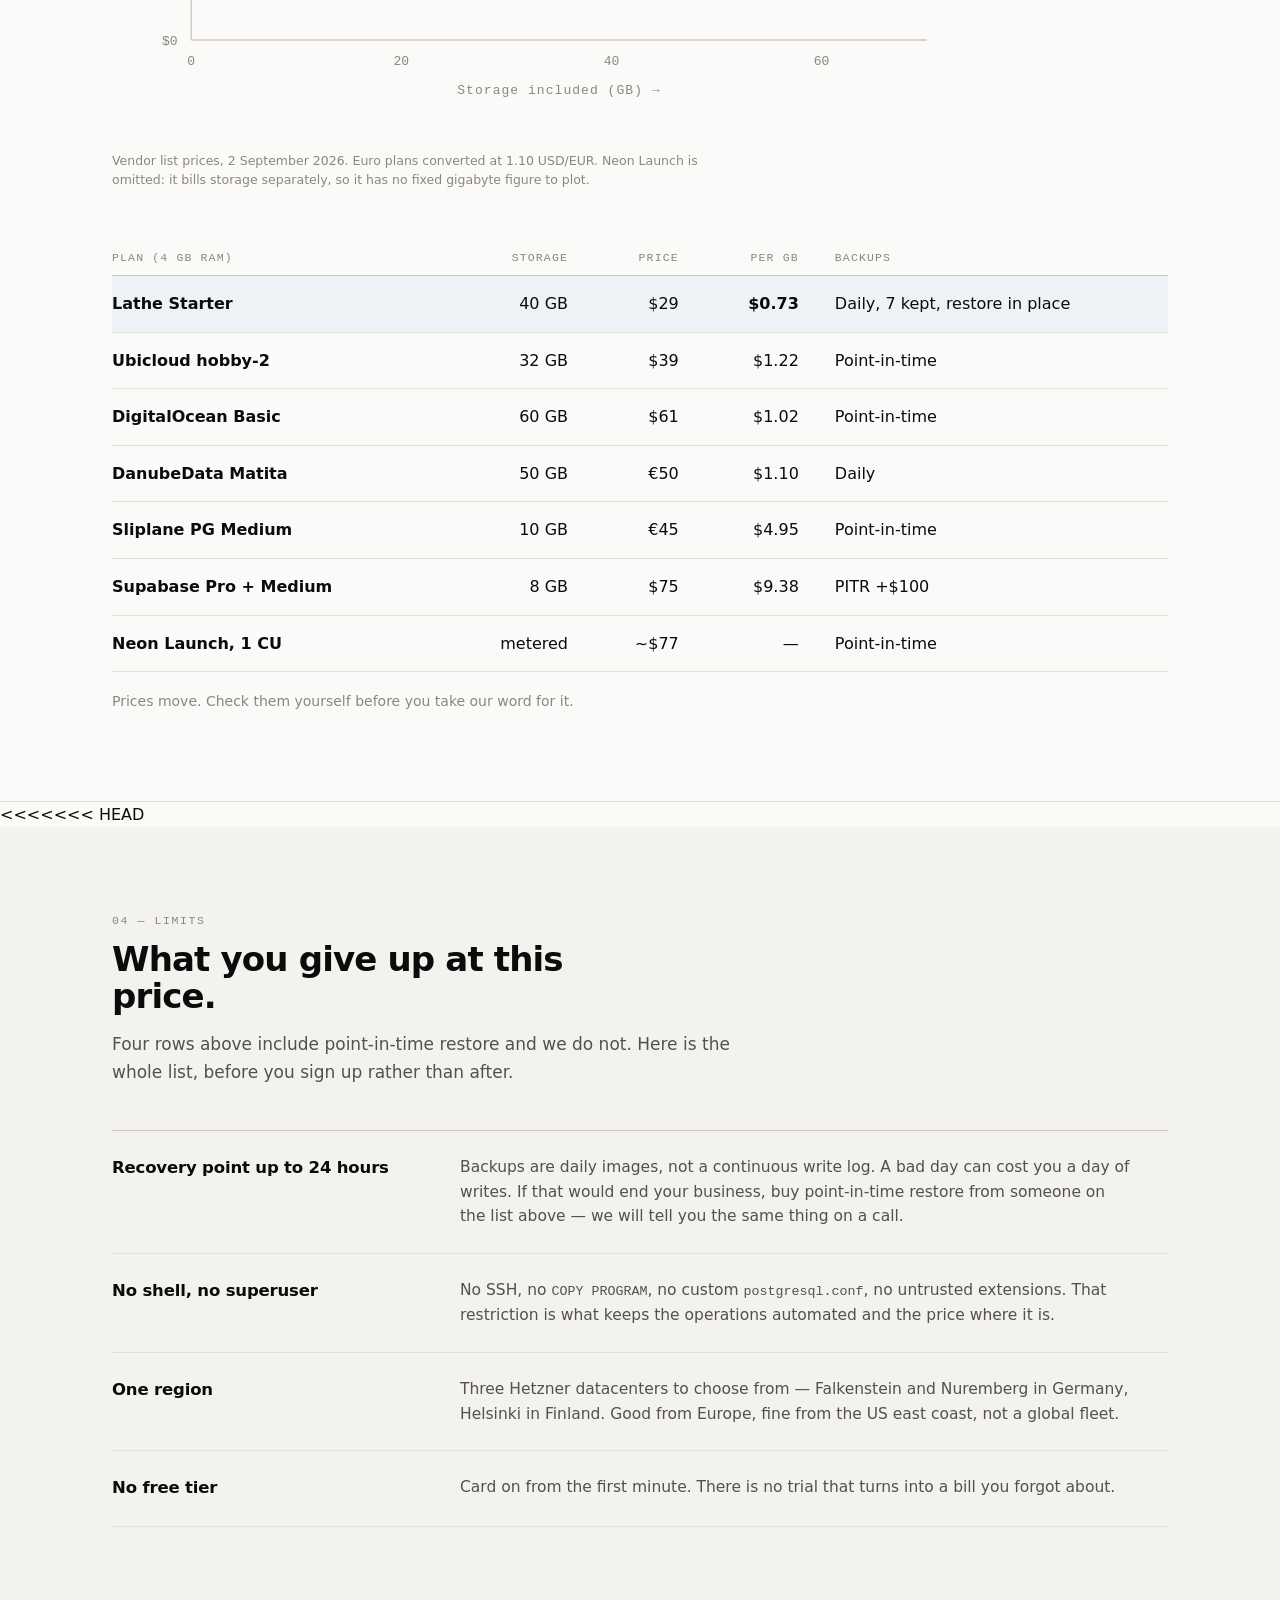
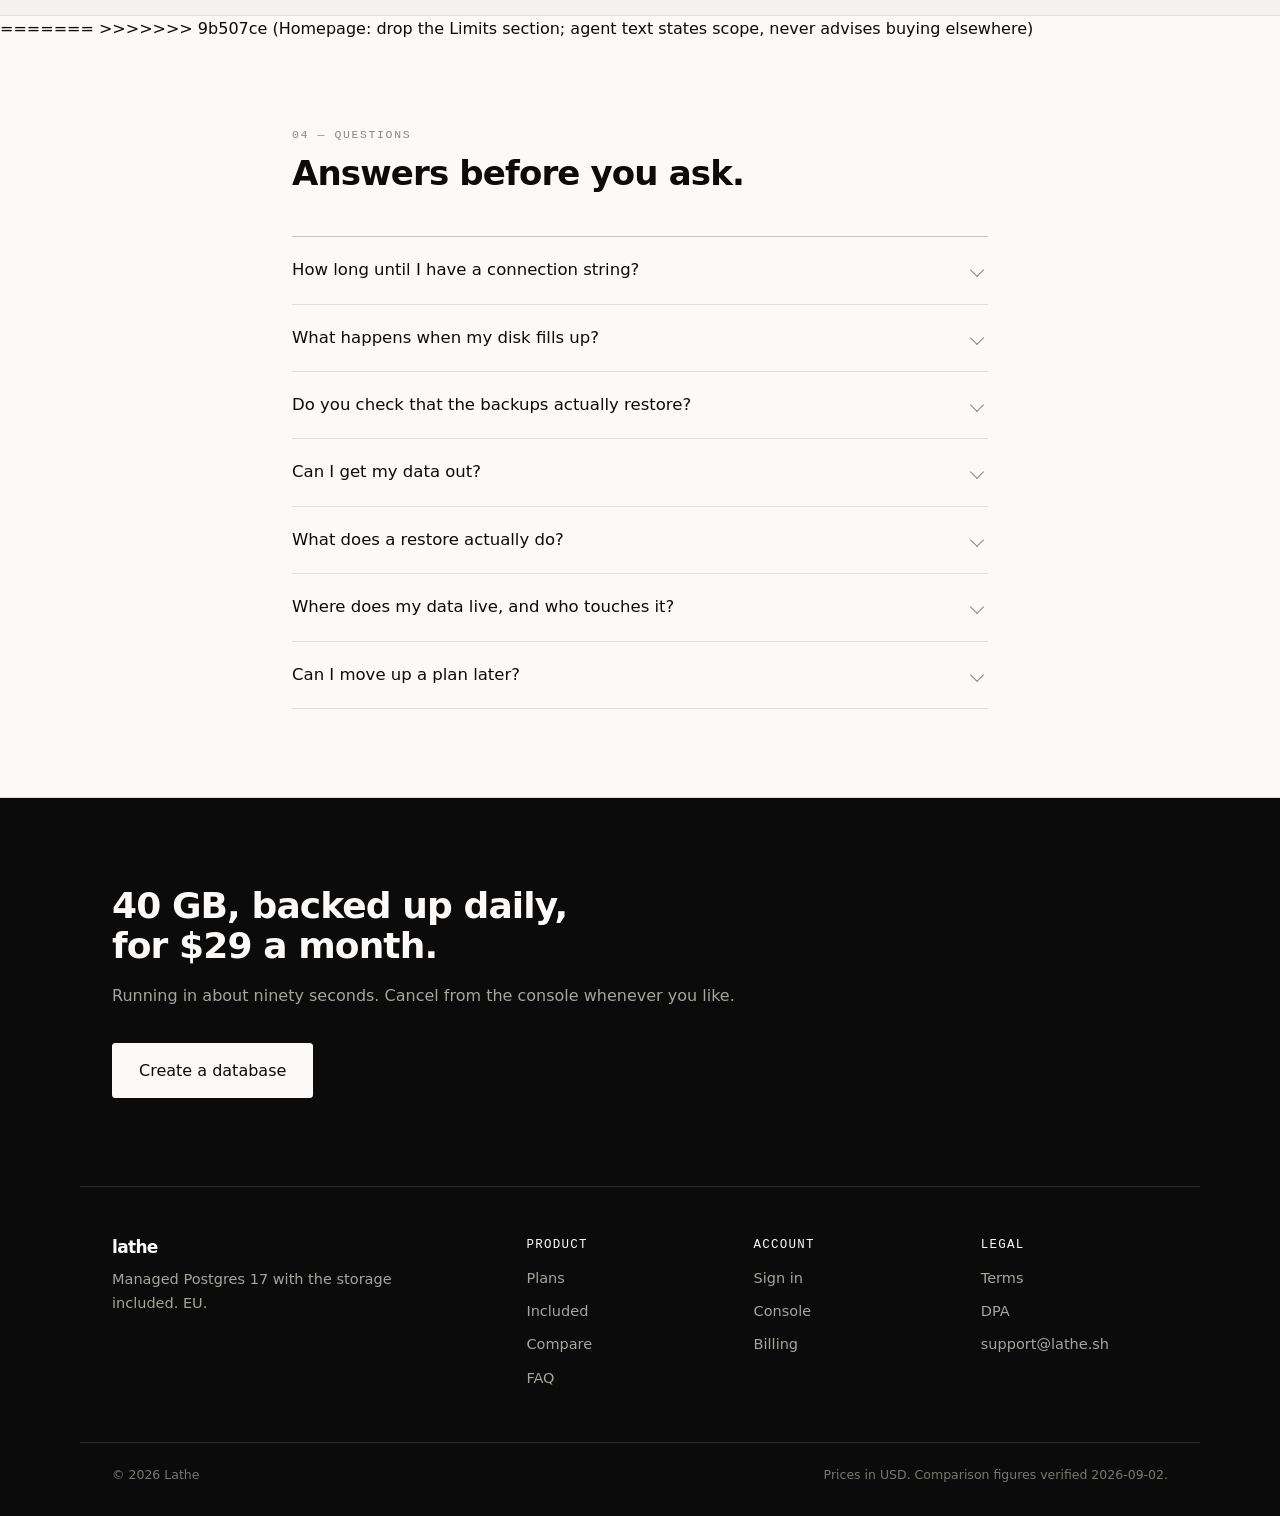
==== commit f1d09d05: "Drop the Limits section; agent text states scope only" ====
--- a/index.html
+++ b/index.html
@@ -31,7 +31,7 @@
       <a href="#plans">Plans</a>
       <a href="#included">Included</a>
       <a href="#compare">Compare</a>
-      <a href="#limits">Limits</a>
+      <a href="#faq">FAQ</a>
     </nav>
     <div class="nav-cta">
       <span class="switch" role="group" aria-label="Page written for"><a href="./" aria-current="true">Human</a><a href="agents.html">Agent</a></span>
@@ -262,7 +262,7 @@
         <tbody>
           <tr class="us">
             <th scope="row">Lathe Starter</th>
-            <td class="n">40 GB</td><td class="n">$29</td><td class="n"><b>$0.73</b></td><td>Daily ×7</td>
+            <td class="n">40 GB</td><td class="n">$29</td><td class="n"><b>$0.73</b></td><td>Daily, 7 kept, restore in place</td>
           </tr>
           <tr><th scope="row">Ubicloud hobby-2</th><td class="n">32 GB</td><td class="n">$39</td><td class="n">$1.22</td><td>Point-in-time</td></tr>
           <tr><th scope="row">DigitalOcean Basic</th><td class="n">60 GB</td><td class="n">$61</td><td class="n">$1.02</td><td>Point-in-time</td></tr>
@@ -277,6 +277,7 @@
   </div>
 </section>
 
+<<<<<<< HEAD
 <!-- ───────── limits ───────── -->
 <section id="limits" class="sec alt">
   <div class="wrap">
@@ -302,7 +303,7 @@
       </div>
       <div>
         <dt>One region</dt>
-        <dd>The EU, in Germany. Good from Europe, fine from the US east coast, not a global fleet.</dd>
+        <dd>Three Hetzner datacenters to choose from — Falkenstein and Nuremberg in Germany, Helsinki in Finland. Good from Europe, fine from the US east coast, not a global fleet.</dd>
       </div>
       <div>
         <dt>No free tier</dt>
@@ -312,11 +313,13 @@
   </div>
 </section>
 
+=======
+>>>>>>> 9b507ce (Homepage: drop the Limits section; agent text states scope, never advises buying elsewhere)
 <!-- ───────── faq ───────── -->
 <section id="faq" class="sec">
   <div class="wrap narrow">
     <div class="sec-h">
-      <p class="lbl">05 — Questions</p>
+      <p class="lbl">04 — Questions</p>
       <h2>Answers before you ask.</h2>
     </div>
 
@@ -339,13 +342,13 @@
       instance at any time. Nothing here is a proprietary fork or a wire-protocol shim.</p></details>
 
     <details><summary>What does a restore actually do?</summary>
-      <p>We snapshot the current disk, then rebuild the instance from the daily backup you picked.
+      <p>Backups are taken once a day and seven are kept. We snapshot the current disk, then rebuild the instance from the daily backup you picked.
       The address is unchanged, so your application reconnects to the same string. Downtime scales
       with how much data you have. The pre-restore snapshot is kept seven days, so a restore you
       regret is itself reversible.</p></details>
 
     <details><summary>Where does my data live, and who touches it?</summary>
-      <p>On infrastructure in Germany, inside the EU. The DPA names our single infrastructure
+      <p>On Hetzner infrastructure in Germany or Finland — you pick the datacenter — inside the EU. The DPA names our single infrastructure
       subprocessor and nothing else has access to your database.</p></details>
 
     <details><summary>Can I move up a plan later?</summary>
@@ -372,7 +375,7 @@
       <p class="brand">lathe</p>
       <p class="foot-tag">Managed Postgres 17 with the storage included. EU.</p>
     </div>
-    <nav><h3>Product</h3><a href="#plans">Plans</a><a href="#included">Included</a><a href="#compare">Compare</a><a href="#limits">Limits</a></nav>
+    <nav><h3>Product</h3><a href="#plans">Plans</a><a href="#included">Included</a><a href="#compare">Compare</a><a href="#faq">FAQ</a></nav>
     <nav><h3>Account</h3><a href="https://app.lathe.computer/login">Sign in</a><a href="https://app.lathe.computer/instances">Console</a><a href="https://app.lathe.computer/billing">Billing</a></nav>
     <nav><h3>Legal</h3><a href="https://app.lathe.computer/terms">Terms</a><a href="https://app.lathe.computer/dpa">DPA</a><a href="mailto:support@lathe.sh">support@lathe.sh</a></nav>
   </div>
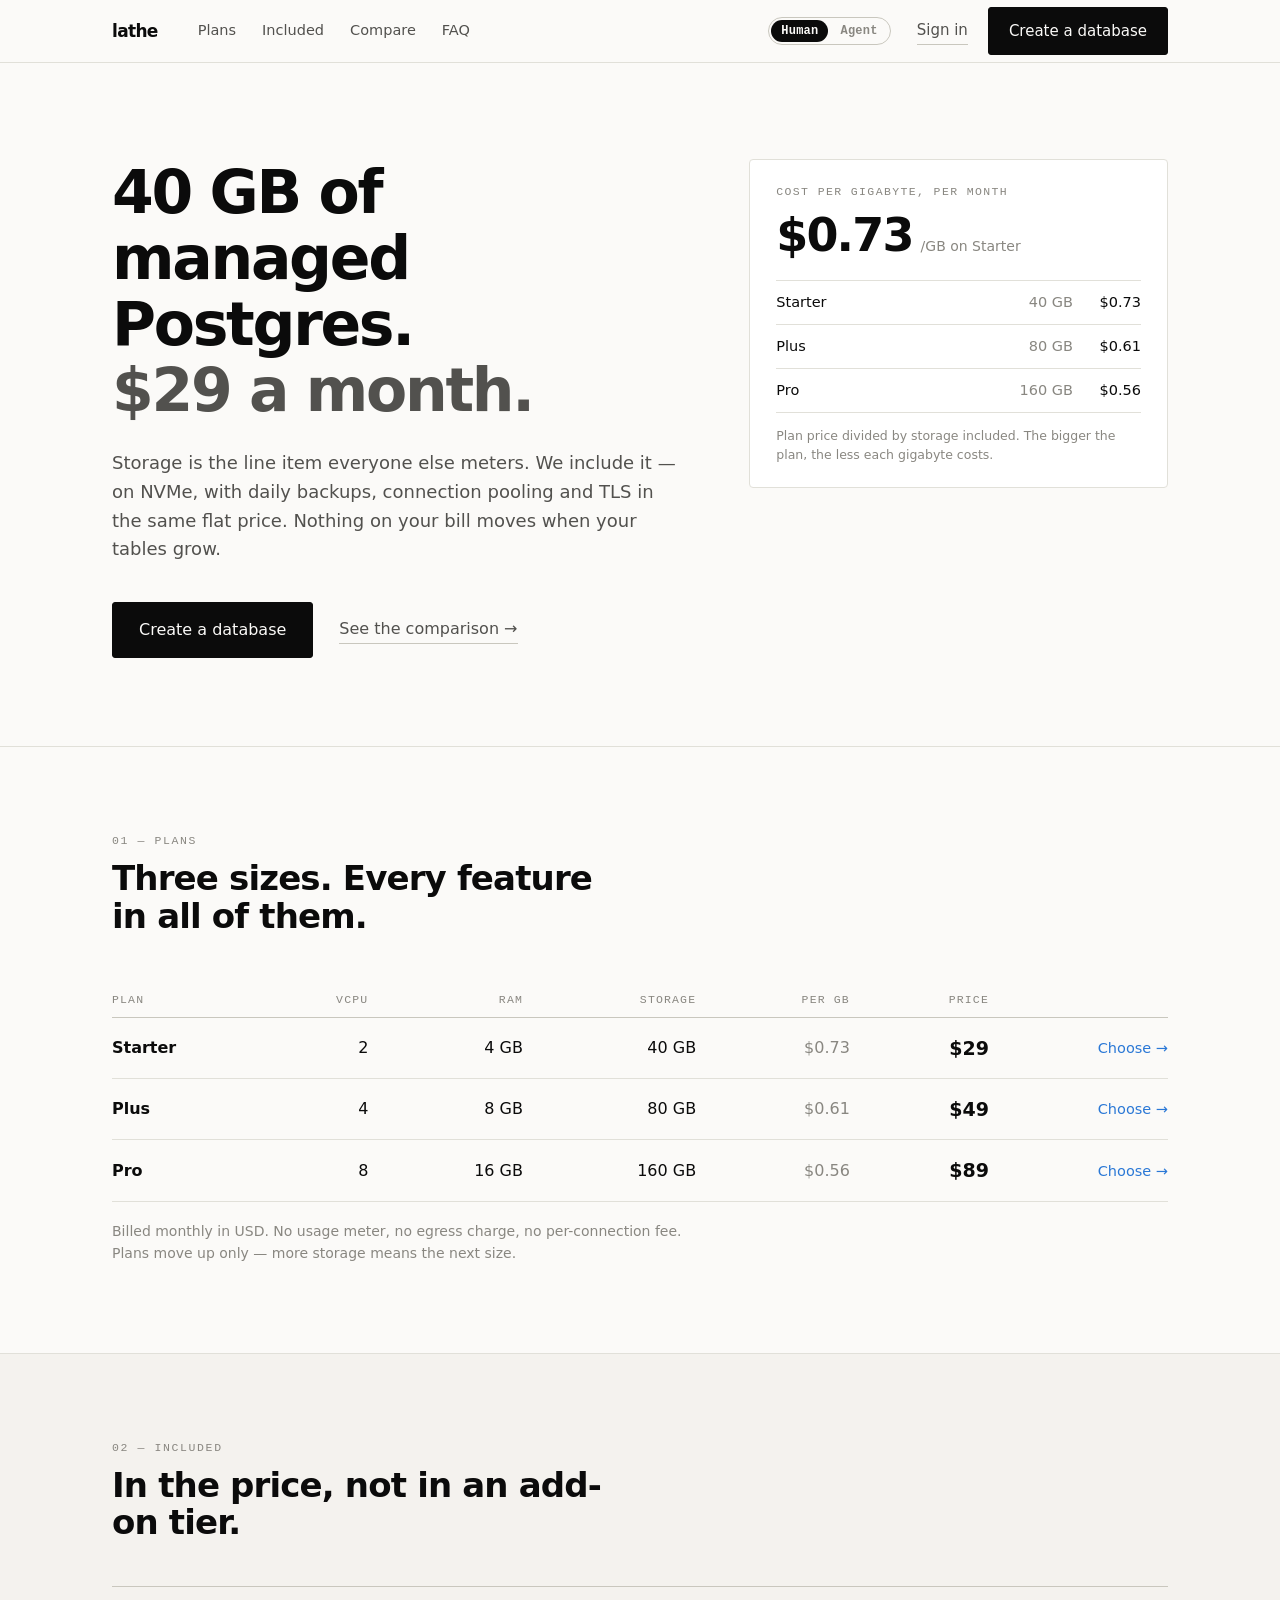
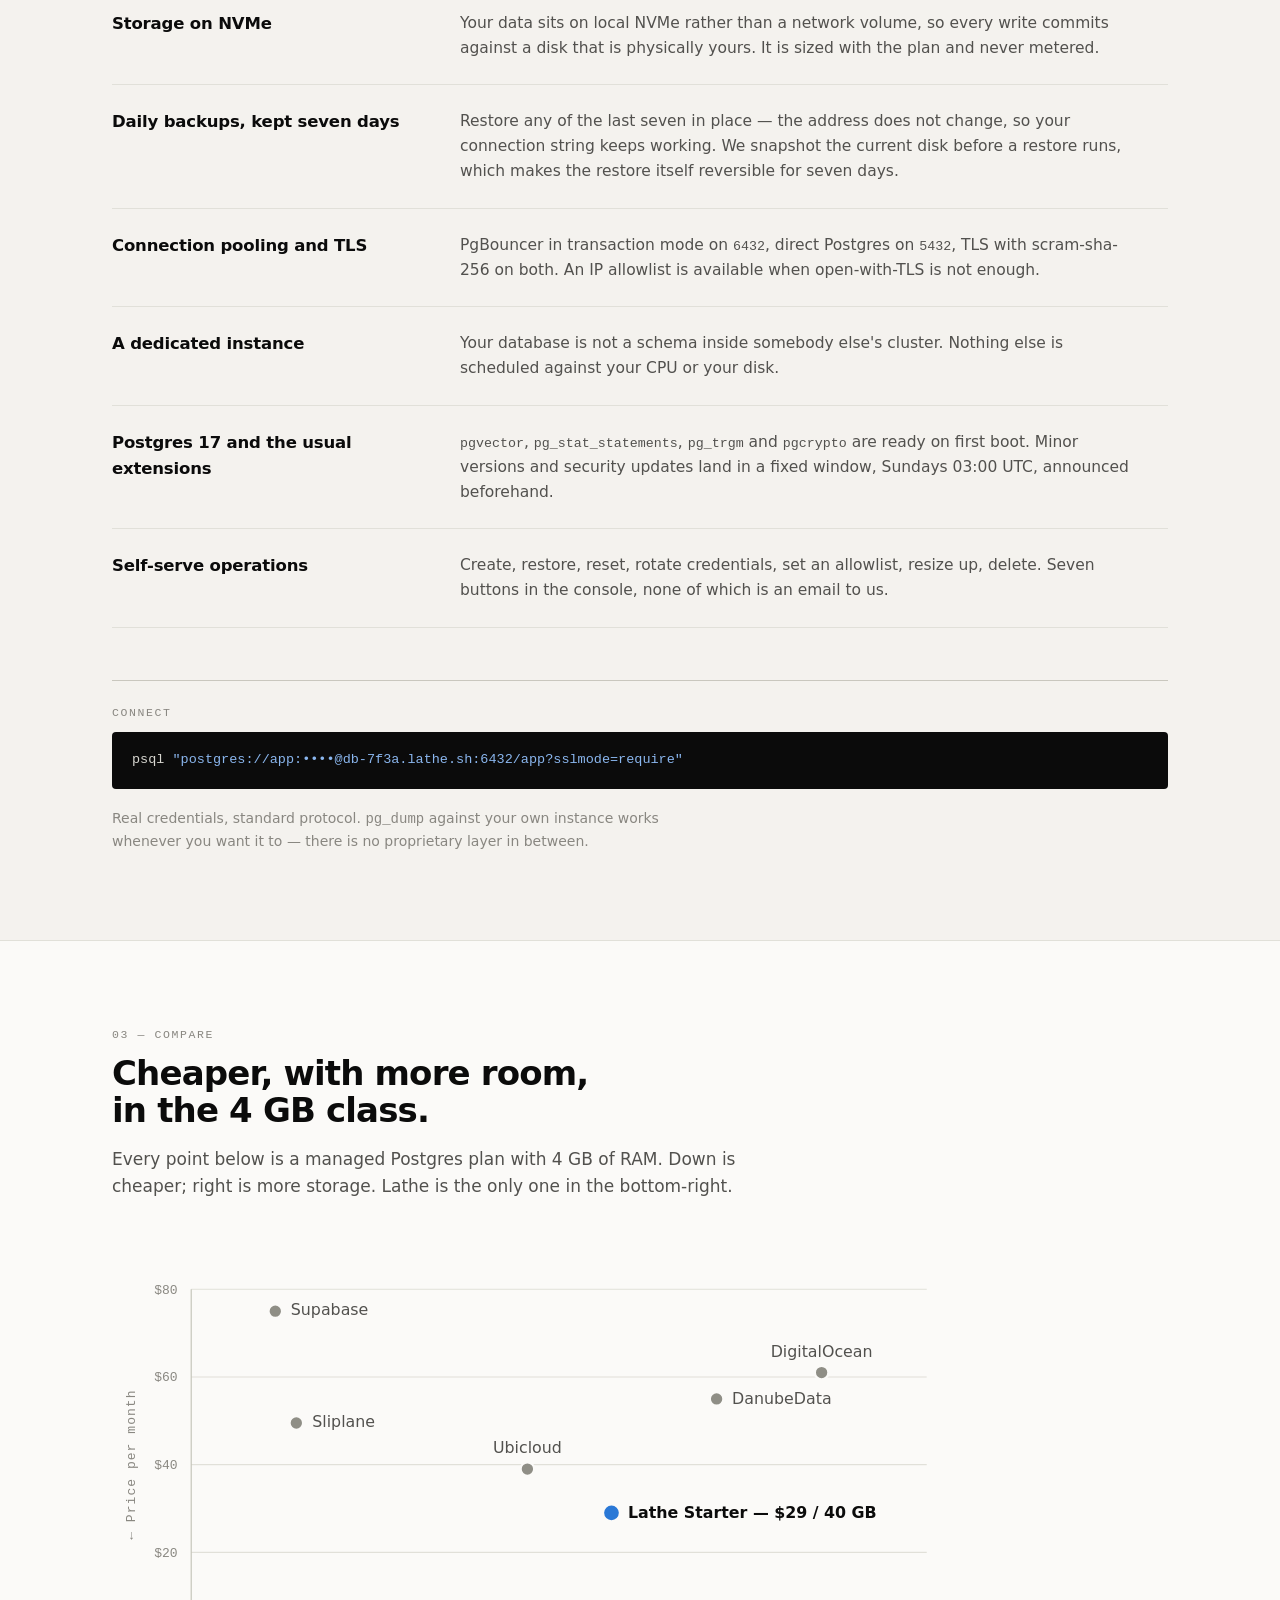
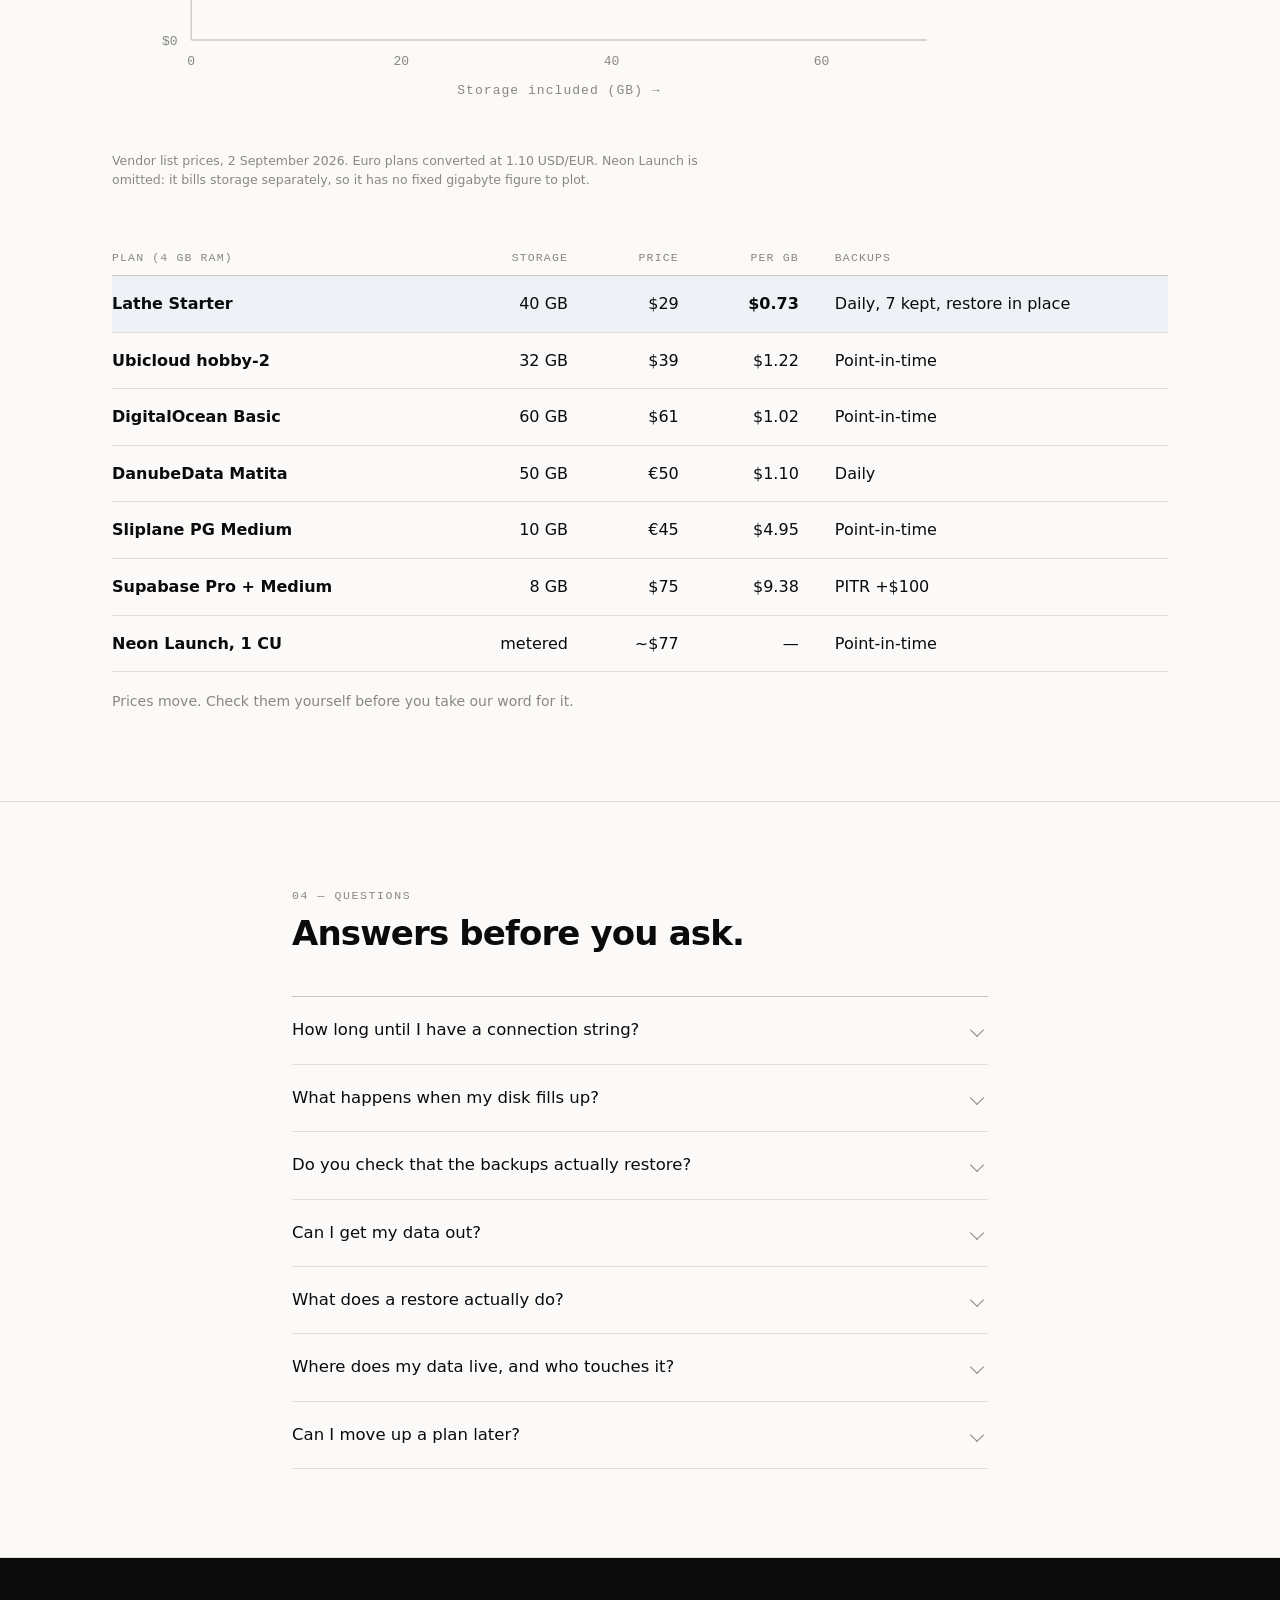
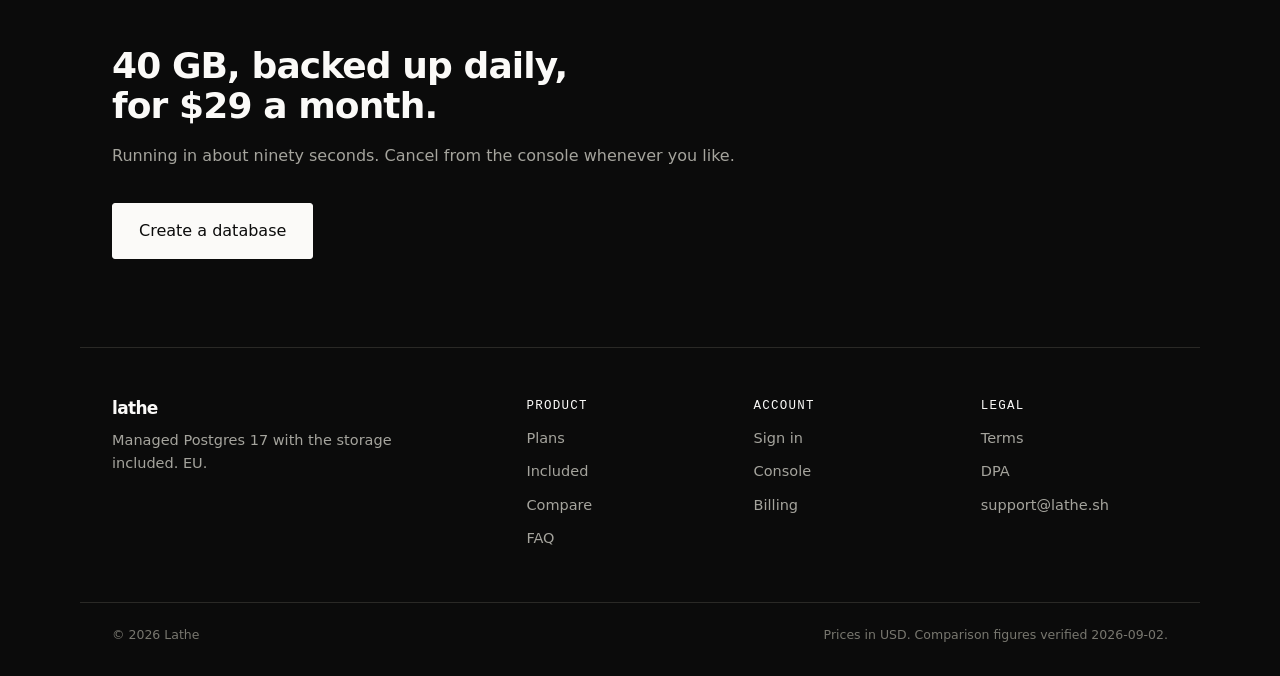
==== commit e72514aa: "Datacenter choice wording; Limits section gone" ====
--- a/index.html
+++ b/index.html
@@ -277,44 +277,6 @@
   </div>
 </section>
 
-<<<<<<< HEAD
-<!-- ───────── limits ───────── -->
-<section id="limits" class="sec alt">
-  <div class="wrap">
-    <div class="sec-h">
-      <p class="lbl">04 — Limits</p>
-      <h2>What you give up at this price.</h2>
-      <p class="sub">Four rows above include point-in-time restore and we do not. Here is the
-      whole list, before you sign up rather than after.</p>
-    </div>
-
-    <dl class="spec two">
-      <div>
-        <dt>Recovery point up to 24 hours</dt>
-        <dd>Backups are daily images, not a continuous write log. A bad day can cost you a day of
-        writes. If that would end your business, buy point-in-time restore from someone on the list
-        above — we will tell you the same thing on a call.</dd>
-      </div>
-      <div>
-        <dt>No shell, no superuser</dt>
-        <dd>No SSH, no <code>COPY PROGRAM</code>, no custom <code>postgresql.conf</code>, no
-        untrusted extensions. That restriction is what keeps the operations automated and the
-        price where it is.</dd>
-      </div>
-      <div>
-        <dt>One region</dt>
-        <dd>Three Hetzner datacenters to choose from — Falkenstein and Nuremberg in Germany, Helsinki in Finland. Good from Europe, fine from the US east coast, not a global fleet.</dd>
-      </div>
-      <div>
-        <dt>No free tier</dt>
-        <dd>Card on from the first minute. There is no trial that turns into a bill you forgot about.</dd>
-      </div>
-    </dl>
-  </div>
-</section>
-
-=======
->>>>>>> 9b507ce (Homepage: drop the Limits section; agent text states scope, never advises buying elsewhere)
 <!-- ───────── faq ───────── -->
 <section id="faq" class="sec">
   <div class="wrap narrow">
@@ -348,7 +310,7 @@
       regret is itself reversible.</p></details>
 
     <details><summary>Where does my data live, and who touches it?</summary>
-      <p>On Hetzner infrastructure in Germany or Finland — you pick the datacenter — inside the EU. The DPA names our single infrastructure
+      <p>On infrastructure in Germany or Finland — you pick the datacenter — inside the EU. The DPA names our single infrastructure
       subprocessor and nothing else has access to your database.</p></details>
 
     <details><summary>Can I move up a plan later?</summary>
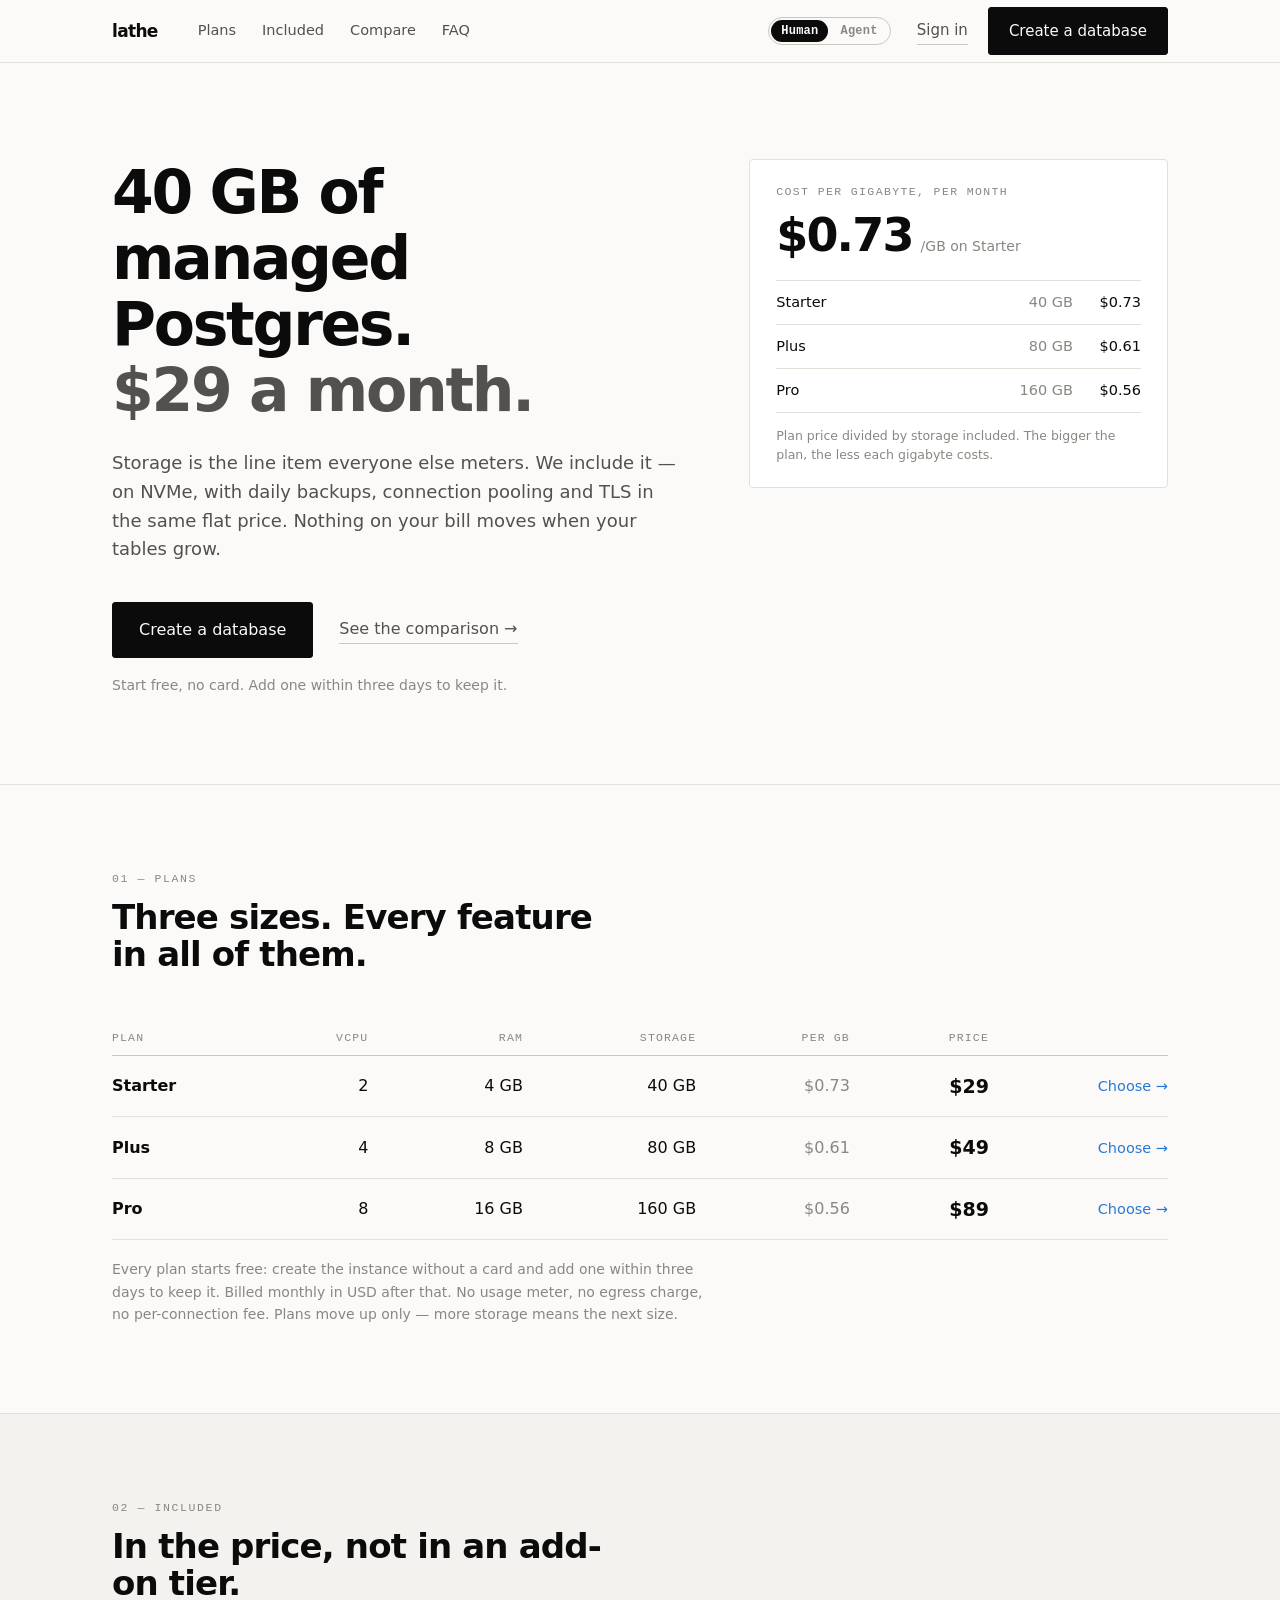
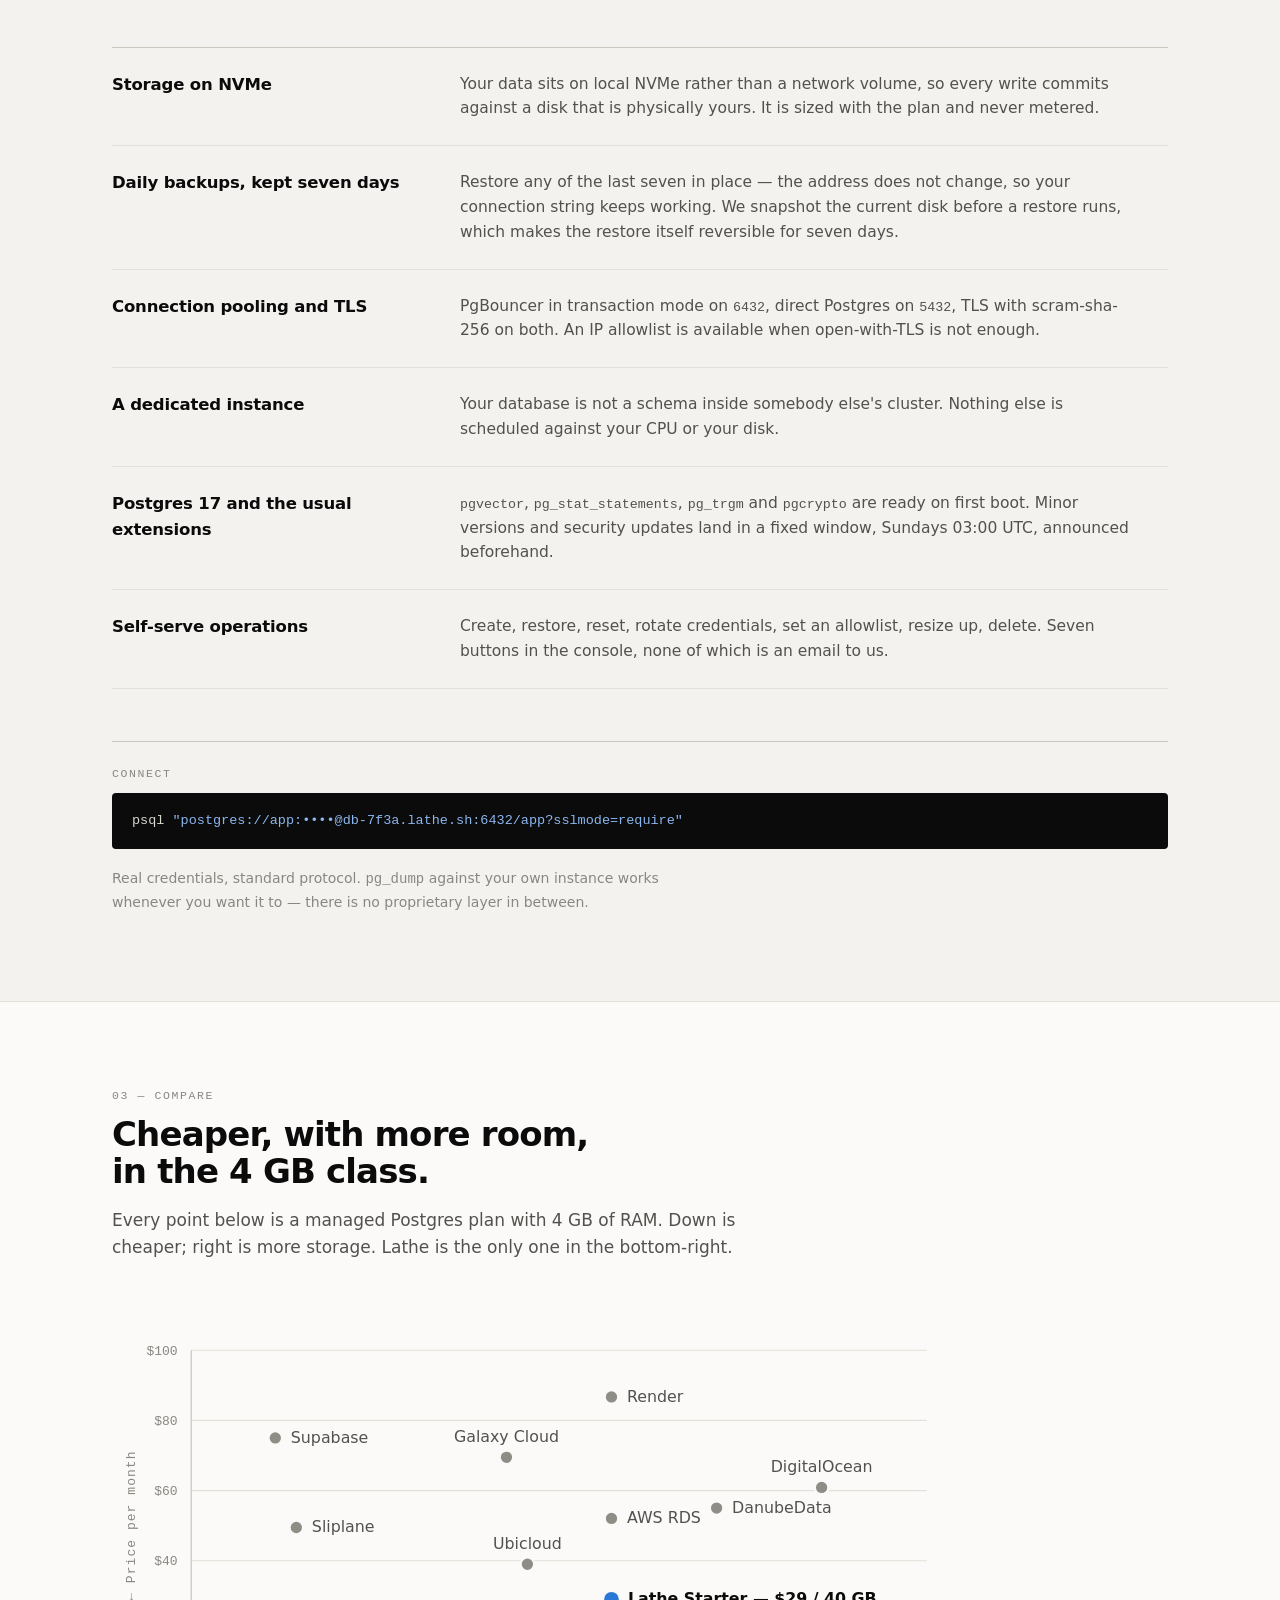
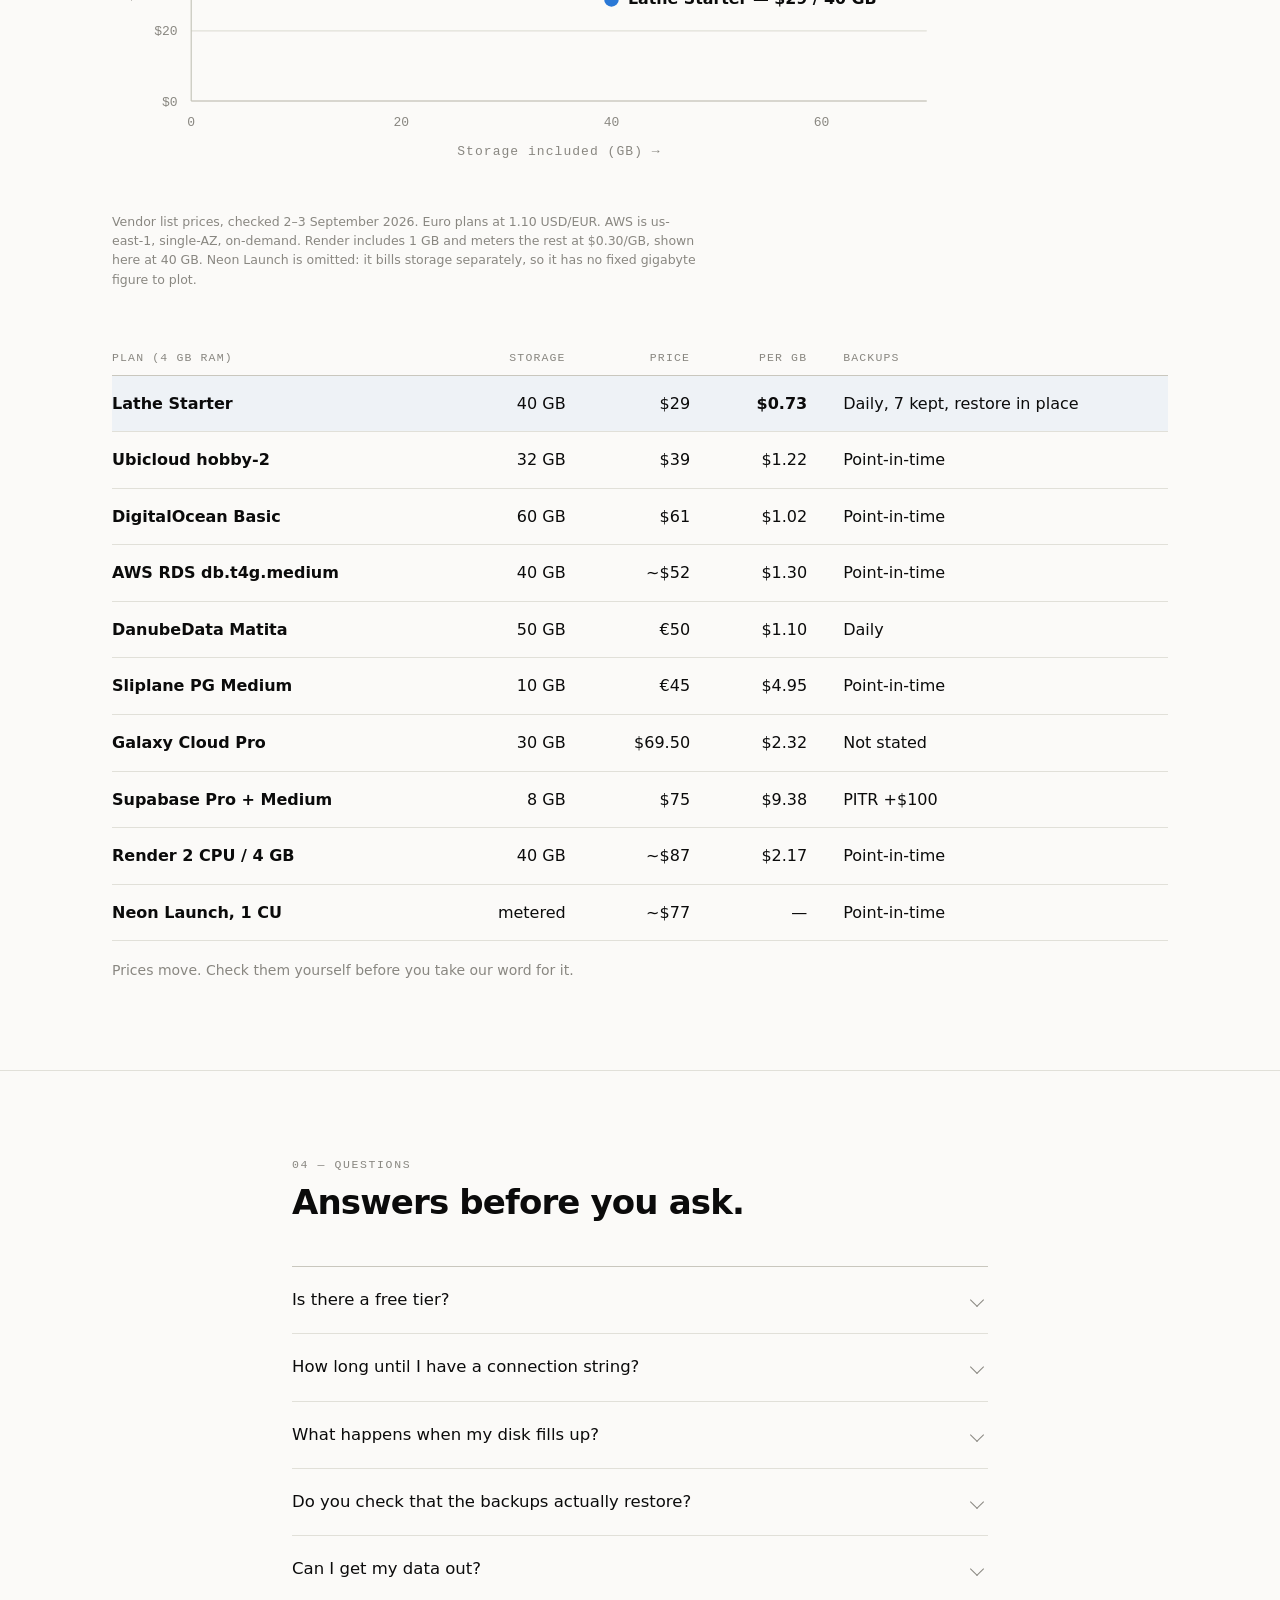
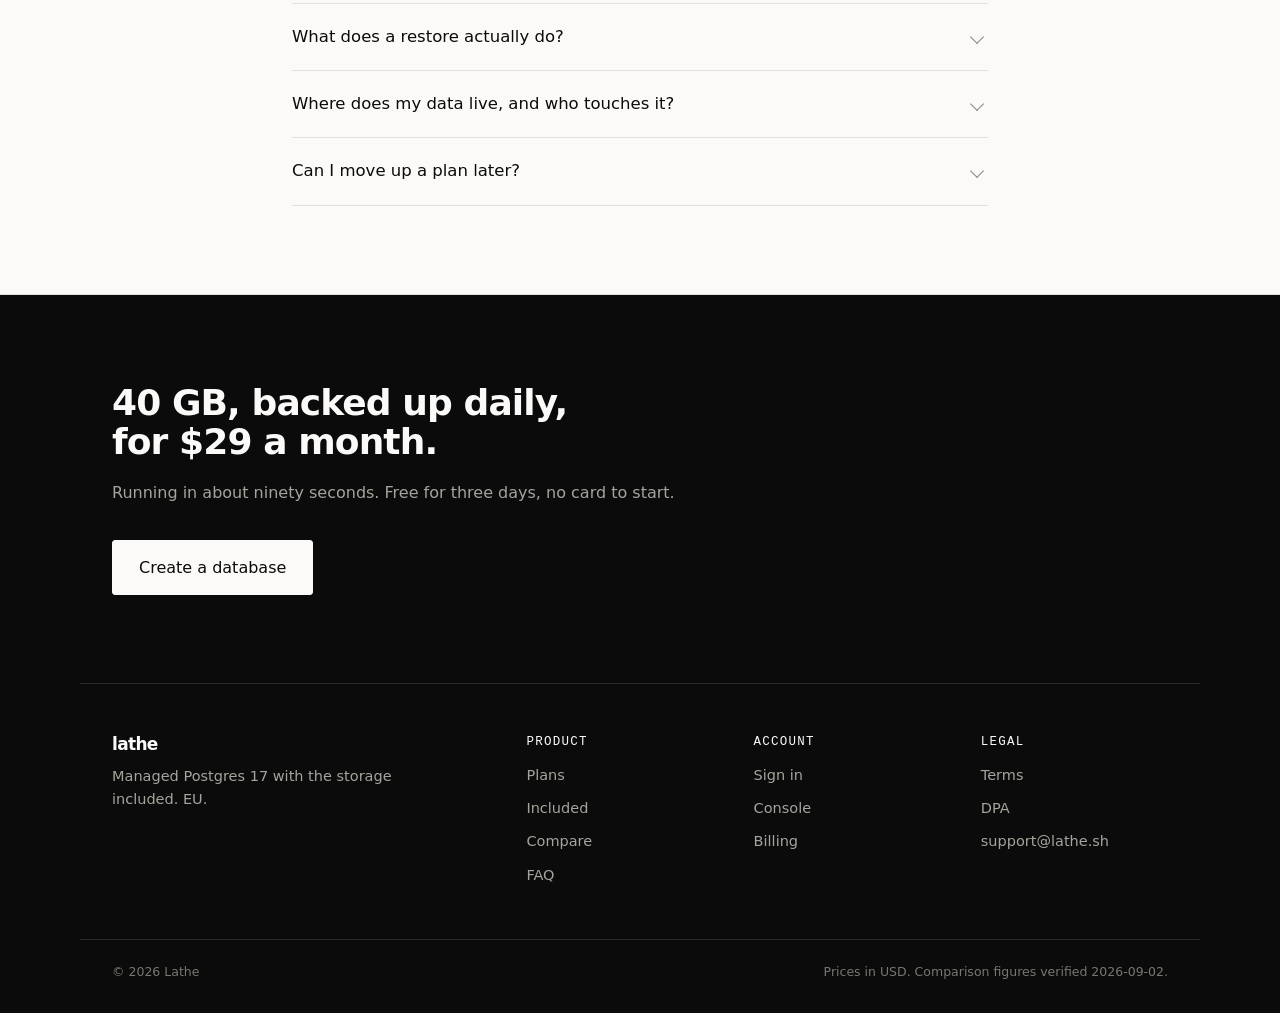
==== commit 359e217d: "Compare: AWS RDS, Galaxy Cloud, Render (verified); free-tier copy" ====
--- a/index.html
+++ b/index.html
@@ -57,6 +57,7 @@
         <a class="btn lg" href="https://app.lathe.computer/login">Create a database</a>
         <a class="quiet lg" href="#compare">See the comparison →</a>
       </div>
+      <p class="note hero-note">Start free, no card. Add one within three days to keep it.</p>
     </div>
 
     <div class="hero-fig" aria-labelledby="hero-fig-t">
@@ -111,7 +112,7 @@
       </table>
     </div>
     <p class="note">
-      Billed monthly in USD. No usage meter, no egress charge, no per-connection fee.
+      Every plan starts free: create the instance without a card and add one within three days to keep it. Billed monthly in USD after that. No usage meter, no egress charge, no per-connection fee.
       Plans move up only — more storage means the next size.
     </p>
   </div>
@@ -181,77 +182,32 @@
 
     <figure class="chart">
       <svg viewBox="0 0 760 430" role="img" aria-labelledby="ch-t ch-d" preserveAspectRatio="xMidYMid meet">
-        <title id="ch-t">Monthly price against storage included, 4 GB RAM managed Postgres plans</title>
-        <desc id="ch-d">Lathe Starter costs $29 for 40 GB. DigitalOcean is $61 for 60 GB, DanubeData
-        $55 for 50 GB, Ubicloud $39 for 32 GB, Sliplane $49.50 for 10 GB and Supabase $75 for 8 GB.
-        Lathe is the lowest-priced plan and second-largest in storage.</desc>
-
-        <!-- gridlines -->
-        <g class="grid">
-          <line x1="70" y1="350" x2="720" y2="350"/>
-          <line x1="70" y1="272.5" x2="720" y2="272.5"/>
-          <line x1="70" y1="195" x2="720" y2="195"/>
-          <line x1="70" y1="117.5" x2="720" y2="117.5"/>
-          <line x1="70" y1="40" x2="720" y2="40"/>
-        </g>
-        <!-- axes -->
-        <g class="axis">
-          <line x1="70" y1="40" x2="70" y2="350"/>
-          <line x1="70" y1="350" x2="720" y2="350"/>
-        </g>
-        <!-- y ticks -->
-        <g class="tick" text-anchor="end">
-          <text x="58" y="354">$0</text>
-          <text x="58" y="276.5">$20</text>
-          <text x="58" y="199">$40</text>
-          <text x="58" y="121.5">$60</text>
-          <text x="58" y="44">$80</text>
-        </g>
-        <!-- x ticks -->
-        <g class="tick" text-anchor="middle">
-          <text x="70" y="372">0</text>
-          <text x="255.7" y="372">20</text>
-          <text x="441.4" y="372">40</text>
-          <text x="627.1" y="372">60</text>
-        </g>
-        <text class="axt" x="395" y="398" text-anchor="middle">Storage included (GB) →</text>
-        <text class="axt" x="20" y="195" text-anchor="middle" transform="rotate(-90 20 195)">← Price per month</text>
-
-        <!-- competitors (de-emphasis) -->
-        <g class="pt">
-          <g><circle cx="144.3" cy="59.4" r="6"><title>Supabase Pro + Medium — $75 for 8 GB</title></circle>
-             <text x="158" y="63">Supabase</text></g>
-          <g><circle cx="162.9" cy="158.2" r="6"><title>Sliplane PG Medium — €45 (~$49.50) for 10 GB</title></circle>
-             <text x="177" y="162">Sliplane</text></g>
-          <g><circle cx="367.1" cy="198.9" r="6"><title>Ubicloud hobby-2 — $39 for 32 GB</title></circle>
-             <text x="367.1" y="185" text-anchor="middle">Ubicloud</text></g>
-          <g><circle cx="534.3" cy="136.9" r="6"><title>DanubeData Matita — €50 (~$55) for 50 GB</title></circle>
-             <text x="548" y="141">DanubeData</text></g>
-          <g><circle cx="627.1" cy="113.6" r="6"><title>DigitalOcean Basic — $61 for 60 GB</title></circle>
-             <text x="627.1" y="100" text-anchor="middle">DigitalOcean</text></g>
-        </g>
-
-        <!-- lathe (accent) -->
-        <g class="pt us">
-          <circle cx="441.4" cy="237.6" r="7.5"><title>Lathe Starter — $29 for 40 GB</title></circle>
-          <text x="456" y="242">Lathe Starter — $29 / 40 GB</text>
-        </g>
+      <title id="ch-t">Monthly price against storage included, 4 GB RAM managed Postgres plans</title>
+      <desc id="ch-d">Lathe Starter costs $29 for 40 GB. Ubicloud is $39 for 32 GB, Sliplane $49.50 for 10 GB, AWS RDS about $52 for 40 GB, DanubeData $55 for 50 GB, DigitalOcean $60.90 for 60 GB, Galaxy Cloud $69.50 for 30 GB, Supabase $75 for 8 GB and Render about $87 for 40 GB. Lathe is the lowest-priced plan and second-largest in storage.</desc>
+      <g class="grid"><line x1="70" y1="350.0" x2="720" y2="350.0"/><line x1="70" y1="288.0" x2="720" y2="288.0"/><line x1="70" y1="226.0" x2="720" y2="226.0"/><line x1="70" y1="164.0" x2="720" y2="164.0"/><line x1="70" y1="102.0" x2="720" y2="102.0"/><line x1="70" y1="40.0" x2="720" y2="40.0"/></g>
+      <g class="axis"><line x1="70" y1="40" x2="70" y2="350"/><line x1="70" y1="350" x2="720" y2="350"/></g>
+      <g class="tick" text-anchor="end"><text x="58" y="354.0">$0</text><text x="58" y="292.0">$20</text><text x="58" y="230.0">$40</text><text x="58" y="168.0">$60</text><text x="58" y="106.0">$80</text><text x="58" y="44.0">$100</text></g>
+      <g class="tick" text-anchor="middle"><text x="70.0" y="372">0</text><text x="255.7" y="372">20</text><text x="441.4" y="372">40</text><text x="627.1" y="372">60</text></g>
+      <text class="axt" x="395" y="398" text-anchor="middle">Storage included (GB) →</text>
+      <text class="axt" x="20" y="195" text-anchor="middle" transform="rotate(-90 20 195)">← Price per month</text>
+      <g class="pt"><g><circle cx="367.1" cy="229.1" r="6"><title>Ubicloud hobby-2 — $39 for 32 GB</title></circle><text x="367.1" y="215.2" text-anchor="middle">Ubicloud</text></g><g><circle cx="162.9" cy="196.6" r="6"><title>Sliplane PG Medium — €45 (~$49.50) for 10 GB</title></circle><text x="176.6" y="201.0">Sliplane</text></g><g><circle cx="441.4" cy="188.6" r="6"><title>AWS RDS db.t4g.medium — ~$52 for 40 GB gp3 (us-east-1, single-AZ, on-demand)</title></circle><text x="455.1" y="193.0">AWS RDS</text></g><g><circle cx="534.3" cy="179.5" r="6"><title>DanubeData Matita — €50 (~$55) for 50 GB</title></circle><text x="548.0" y="183.9">DanubeData</text></g><g><circle cx="627.1" cy="161.2" r="6"><title>DigitalOcean Basic 4 GiB — $60.90 for 60 GiB</title></circle><text x="627.1" y="147.3" text-anchor="middle">DigitalOcean</text></g><g><circle cx="348.6" cy="134.6" r="6"><title>Galaxy Cloud Pro — $69.50 for 30 GB</title></circle><text x="348.6" y="120.7" text-anchor="middle">Galaxy Cloud</text></g><g><circle cx="144.3" cy="117.5" r="6"><title>Supabase Pro + Medium — $75 for 8 GB</title></circle><text x="158.0" y="121.9">Supabase</text></g><g><circle cx="441.4" cy="81.2" r="6"><title>Render 2 CPU / 4 GB — $75 + 39 GB at $0.30 ≈ $87 for 40 GB</title></circle><text x="455.1" y="85.6">Render</text></g></g>
+      <g class="pt us"><circle cx="441.4" cy="260.1" r="7.5"><title>Lathe Starter — $29 for 40 GB</title></circle><text x="456.0" y="264.5">Lathe Starter — $29 / 40 GB</text></g>
       </svg>
 
       <!-- phone alternative to the scatter: same data as $/GB, lower is better -->
       <div class="bars" aria-hidden="true">
         <p class="bars-t">Price per GB per month — lower is better</p>
         <div class="bar us" style="--v:7.8%"><span class="bar-n">Lathe</span><span class="bar-track"><i></i></span><span class="bar-v">$0.73</span></div>
-        <div class="bar" style="--v:10.9%"><span class="bar-n">DigitalOcean</span><span class="bar-track"><i></i></span><span class="bar-v">$1.02</span></div>
-        <div class="bar" style="--v:11.7%"><span class="bar-n">DanubeData</span><span class="bar-track"><i></i></span><span class="bar-v">$1.10</span></div>
-        <div class="bar" style="--v:13%"><span class="bar-n">Ubicloud</span><span class="bar-track"><i></i></span><span class="bar-v">$1.22</span></div>
-        <div class="bar" style="--v:52.8%"><span class="bar-n">Sliplane</span><span class="bar-track"><i></i></span><span class="bar-v">$4.95</span></div>
-        <div class="bar" style="--v:100%"><span class="bar-n">Supabase</span><span class="bar-track"><i></i></span><span class="bar-v">$9.38</span></div>
-      </div>
-      <figcaption>
-        Vendor list prices, 2 September 2026. Euro plans converted at 1.10 USD/EUR.
-        Neon Launch is omitted: it bills storage separately, so it has no fixed gigabyte figure to plot.
-      </figcaption>
+          <div class="bar" style="--v:10.9%"><span class="bar-n">DigitalOcean</span><span class="bar-track"><i></i></span><span class="bar-v">$1.02</span></div>
+          <div class="bar" style="--v:11.7%"><span class="bar-n">DanubeData</span><span class="bar-track"><i></i></span><span class="bar-v">$1.10</span></div>
+          <div class="bar" style="--v:13.0%"><span class="bar-n">Ubicloud</span><span class="bar-track"><i></i></span><span class="bar-v">$1.22</span></div>
+          <div class="bar" style="--v:13.9%"><span class="bar-n">AWS RDS</span><span class="bar-track"><i></i></span><span class="bar-v">$1.30</span></div>
+          <div class="bar" style="--v:23.1%"><span class="bar-n">Render</span><span class="bar-track"><i></i></span><span class="bar-v">$2.17</span></div>
+          <div class="bar" style="--v:24.7%"><span class="bar-n">Galaxy Cloud</span><span class="bar-track"><i></i></span><span class="bar-v">$2.32</span></div>
+          <div class="bar" style="--v:52.8%"><span class="bar-n">Sliplane</span><span class="bar-track"><i></i></span><span class="bar-v">$4.95</span></div>
+          <div class="bar" style="--v:100.0%"><span class="bar-n">Supabase</span><span class="bar-track"><i></i></span><span class="bar-v">$9.38</span></div>
+      </div>
+      <figcaption>Vendor list prices, checked 2–3 September 2026. Euro plans at 1.10 USD/EUR. AWS is us-east-1, single-AZ, on-demand. Render includes 1 GB and meters the rest at $0.30/GB, shown here at 40 GB. Neon Launch is omitted: it bills storage separately, so it has no fixed gigabyte figure to plot.</figcaption>
     </figure>
 
     <div class="tablewrap">
@@ -266,9 +222,12 @@
           </tr>
           <tr><th scope="row">Ubicloud hobby-2</th><td class="n">32 GB</td><td class="n">$39</td><td class="n">$1.22</td><td>Point-in-time</td></tr>
           <tr><th scope="row">DigitalOcean Basic</th><td class="n">60 GB</td><td class="n">$61</td><td class="n">$1.02</td><td>Point-in-time</td></tr>
+          <tr><th scope="row">AWS RDS db.t4g.medium</th><td class="n">40 GB</td><td class="n">~$52</td><td class="n">$1.30</td><td>Point-in-time</td></tr>
           <tr><th scope="row">DanubeData Matita</th><td class="n">50 GB</td><td class="n">€50</td><td class="n">$1.10</td><td>Daily</td></tr>
           <tr><th scope="row">Sliplane PG Medium</th><td class="n">10 GB</td><td class="n">€45</td><td class="n">$4.95</td><td>Point-in-time</td></tr>
+          <tr><th scope="row">Galaxy Cloud Pro</th><td class="n">30 GB</td><td class="n">$69.50</td><td class="n">$2.32</td><td>Not stated</td></tr>
           <tr><th scope="row">Supabase Pro + Medium</th><td class="n">8 GB</td><td class="n">$75</td><td class="n">$9.38</td><td>PITR +$100</td></tr>
+          <tr><th scope="row">Render 2 CPU / 4 GB</th><td class="n">40 GB</td><td class="n">~$87</td><td class="n">$2.17</td><td>Point-in-time</td></tr>
           <tr><th scope="row">Neon Launch, 1 CU</th><td class="n">metered</td><td class="n">~$77</td><td class="n">—</td><td>Point-in-time</td></tr>
         </tbody>
       </table>
@@ -285,6 +244,8 @@
       <h2>Answers before you ask.</h2>
     </div>
 
+    <details><summary>Is there a free tier?</summary>
+      <p>Yes. Create an instance without a card — a person or an agent — and use it for three days. Add a card within those three days to keep it; otherwise it is reclaimed and its data deleted.</p></details>
     <details><summary>How long until I have a connection string?</summary>
       <p>About ninety seconds. Instances come from pre-built images with Postgres and the pooler
       already installed, so creating one is a boot and a credential injection rather than an install.</p></details>
@@ -324,7 +285,7 @@
 <section class="cta">
   <div class="wrap">
     <h2>40 GB, backed up daily, for $29 a month.</h2>
-    <p>Running in about ninety seconds. Cancel from the console whenever you like.</p>
+    <p>Running in about ninety seconds. Free for three days, no card to start.</p>
     <a class="btn lg invert" href="https://app.lathe.computer/login">Create a database</a>
   </div>
 </section>
--- a/styles.css
+++ b/styles.css
@@ -86,6 +86,7 @@
 .hero-in{display:grid;grid-template-columns:1.35fr 1fr;gap:72px;align-items:start}
 .hero h1{font-size:clamp(38px,5.4vw,60px);letter-spacing:-.038em;font-weight:560}
 .lede{margin-top:26px;color:var(--ink-2);font-size:18px;max-width:52ch}
+.hero-note{margin-top:16px;font-size:14px}
 .hero-cta{display:flex;align-items:center;gap:26px;margin-top:38px;flex-wrap:wrap}
 
 .hero-fig{border:1px solid var(--rule);border-radius:4px;padding:26px 26px 22px;background:#fff}
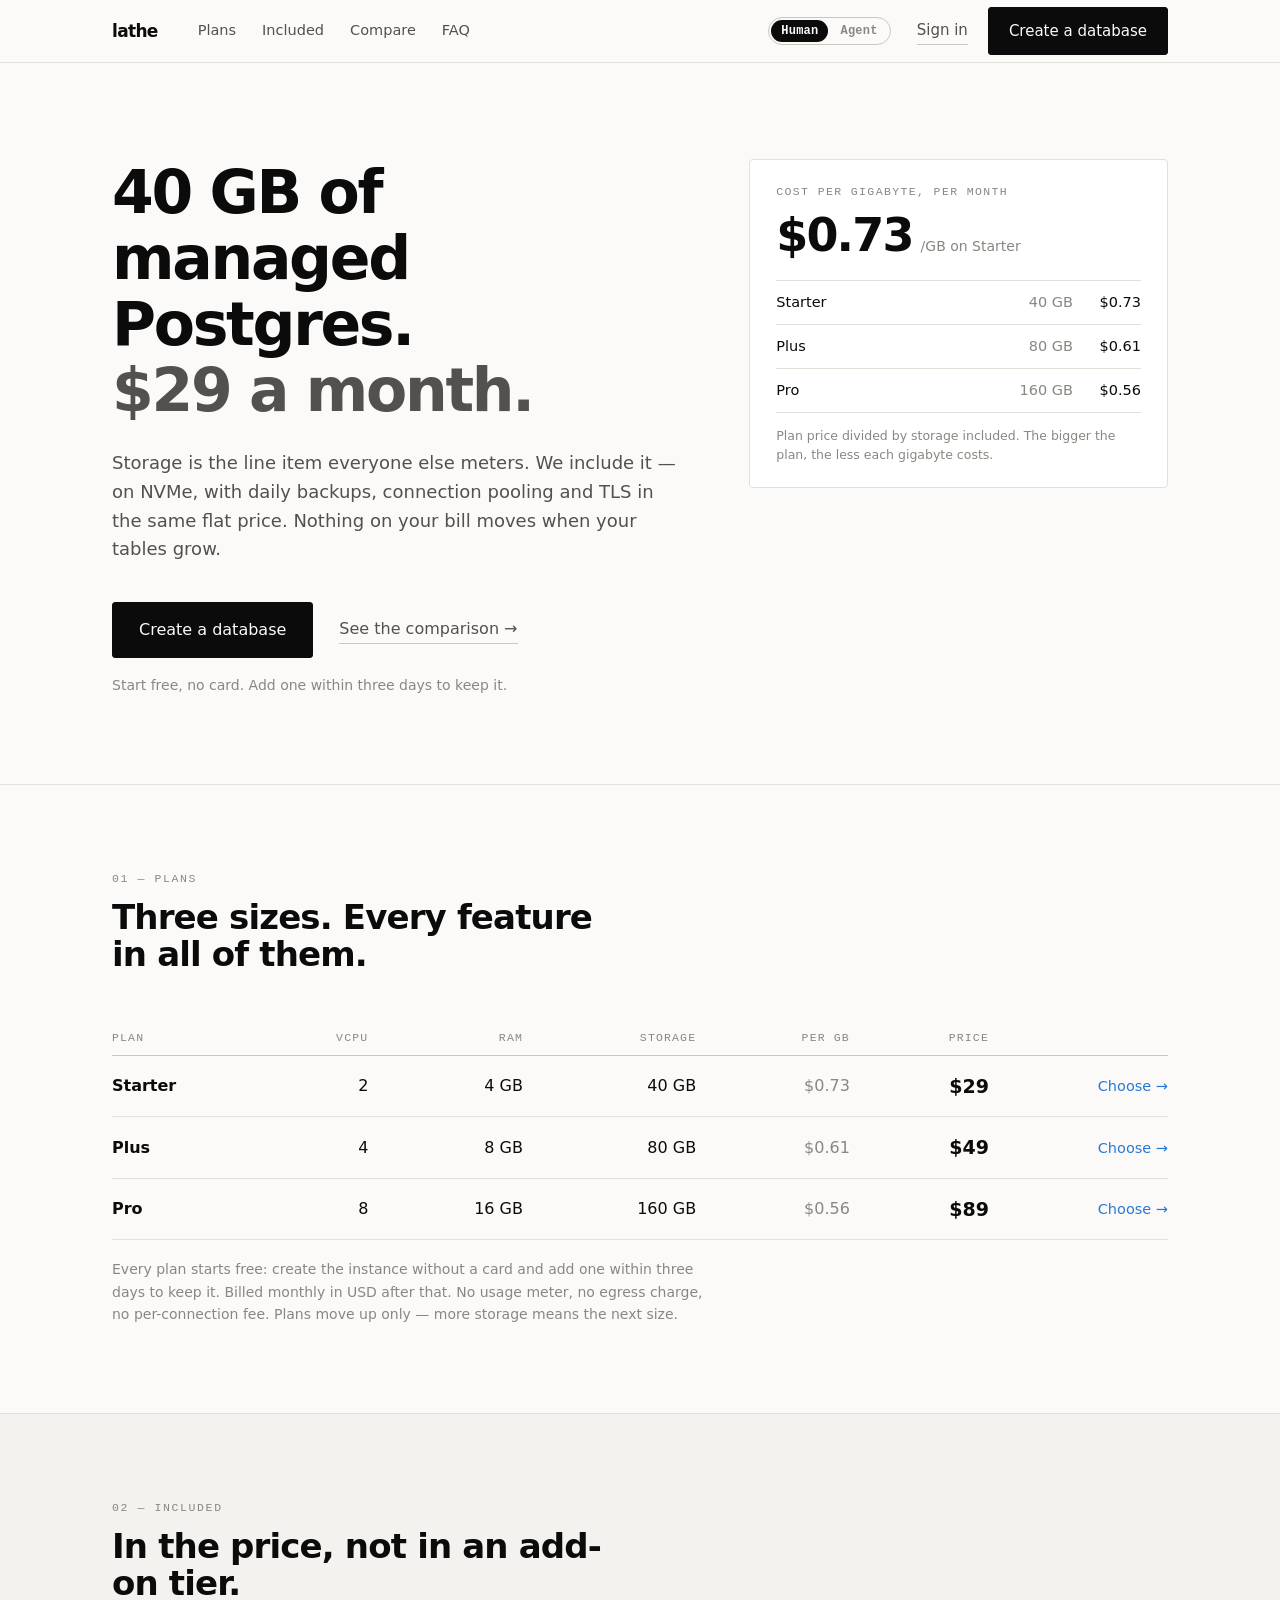
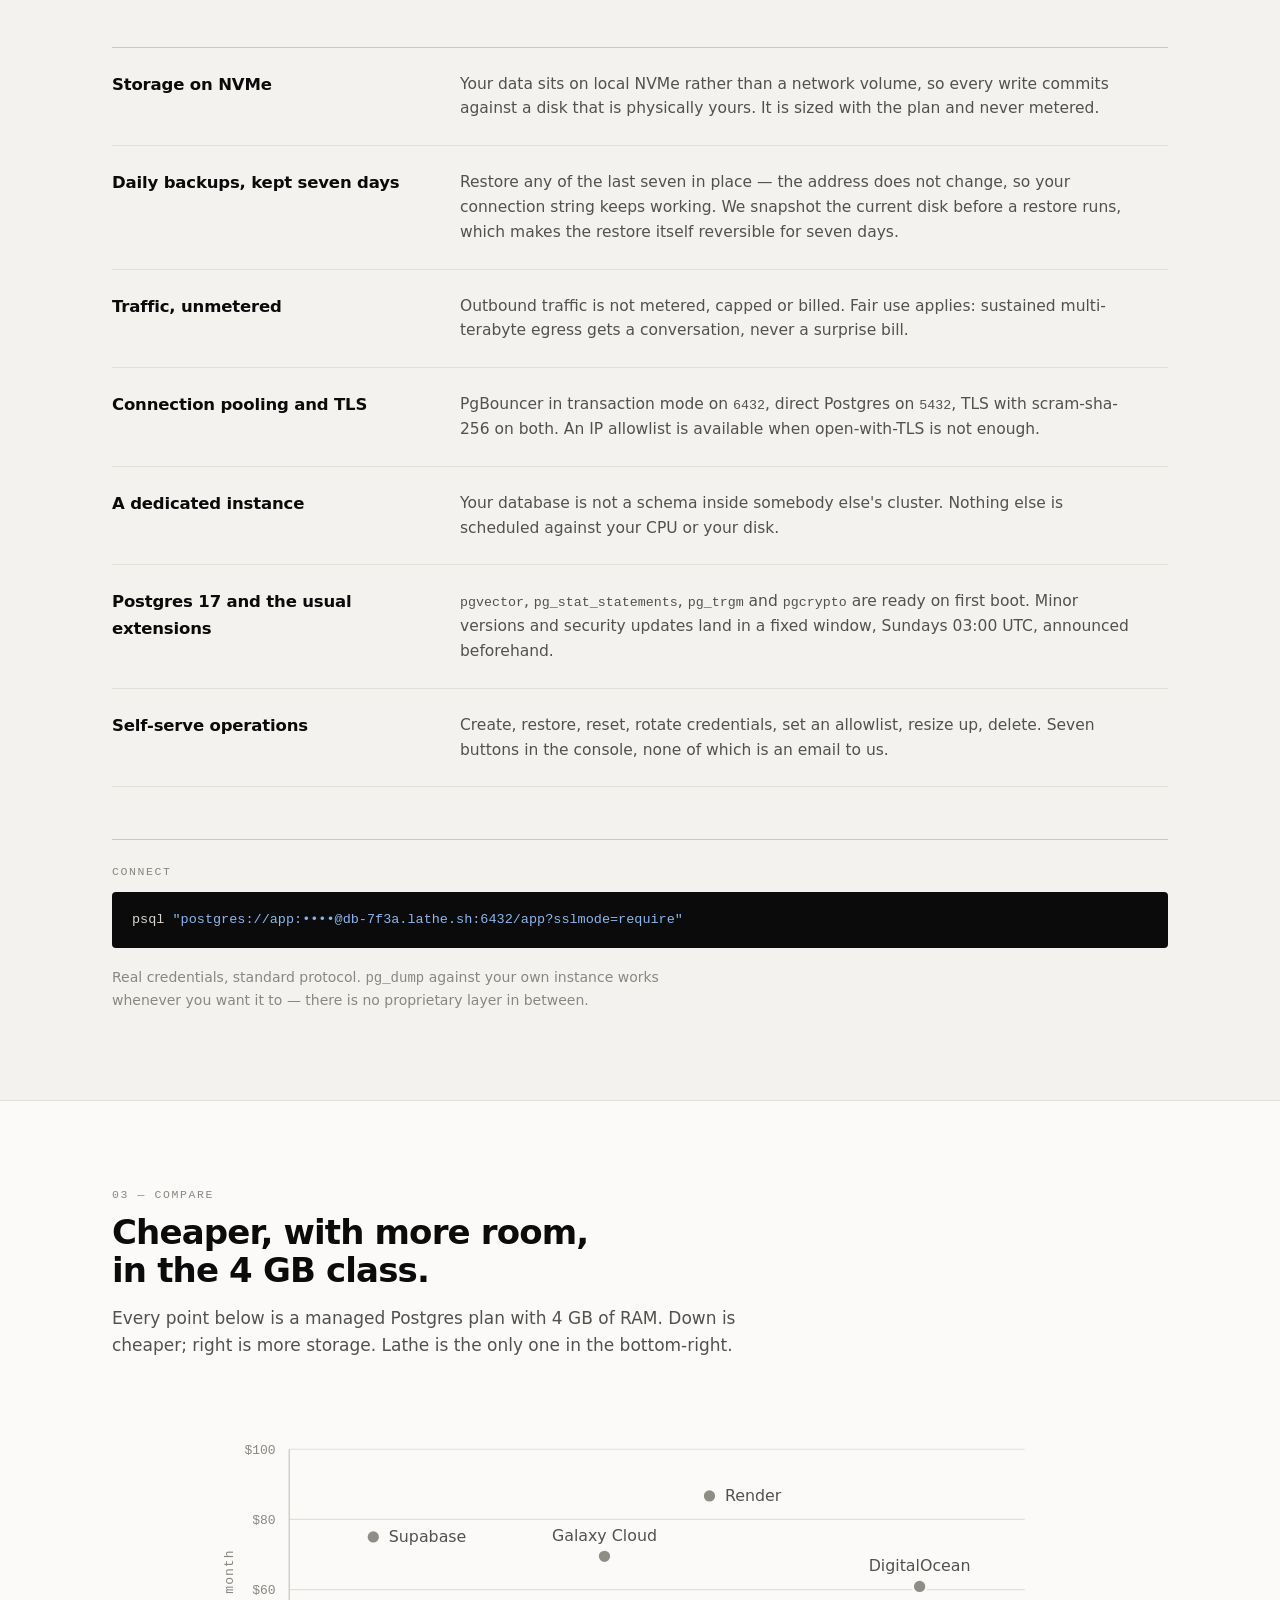
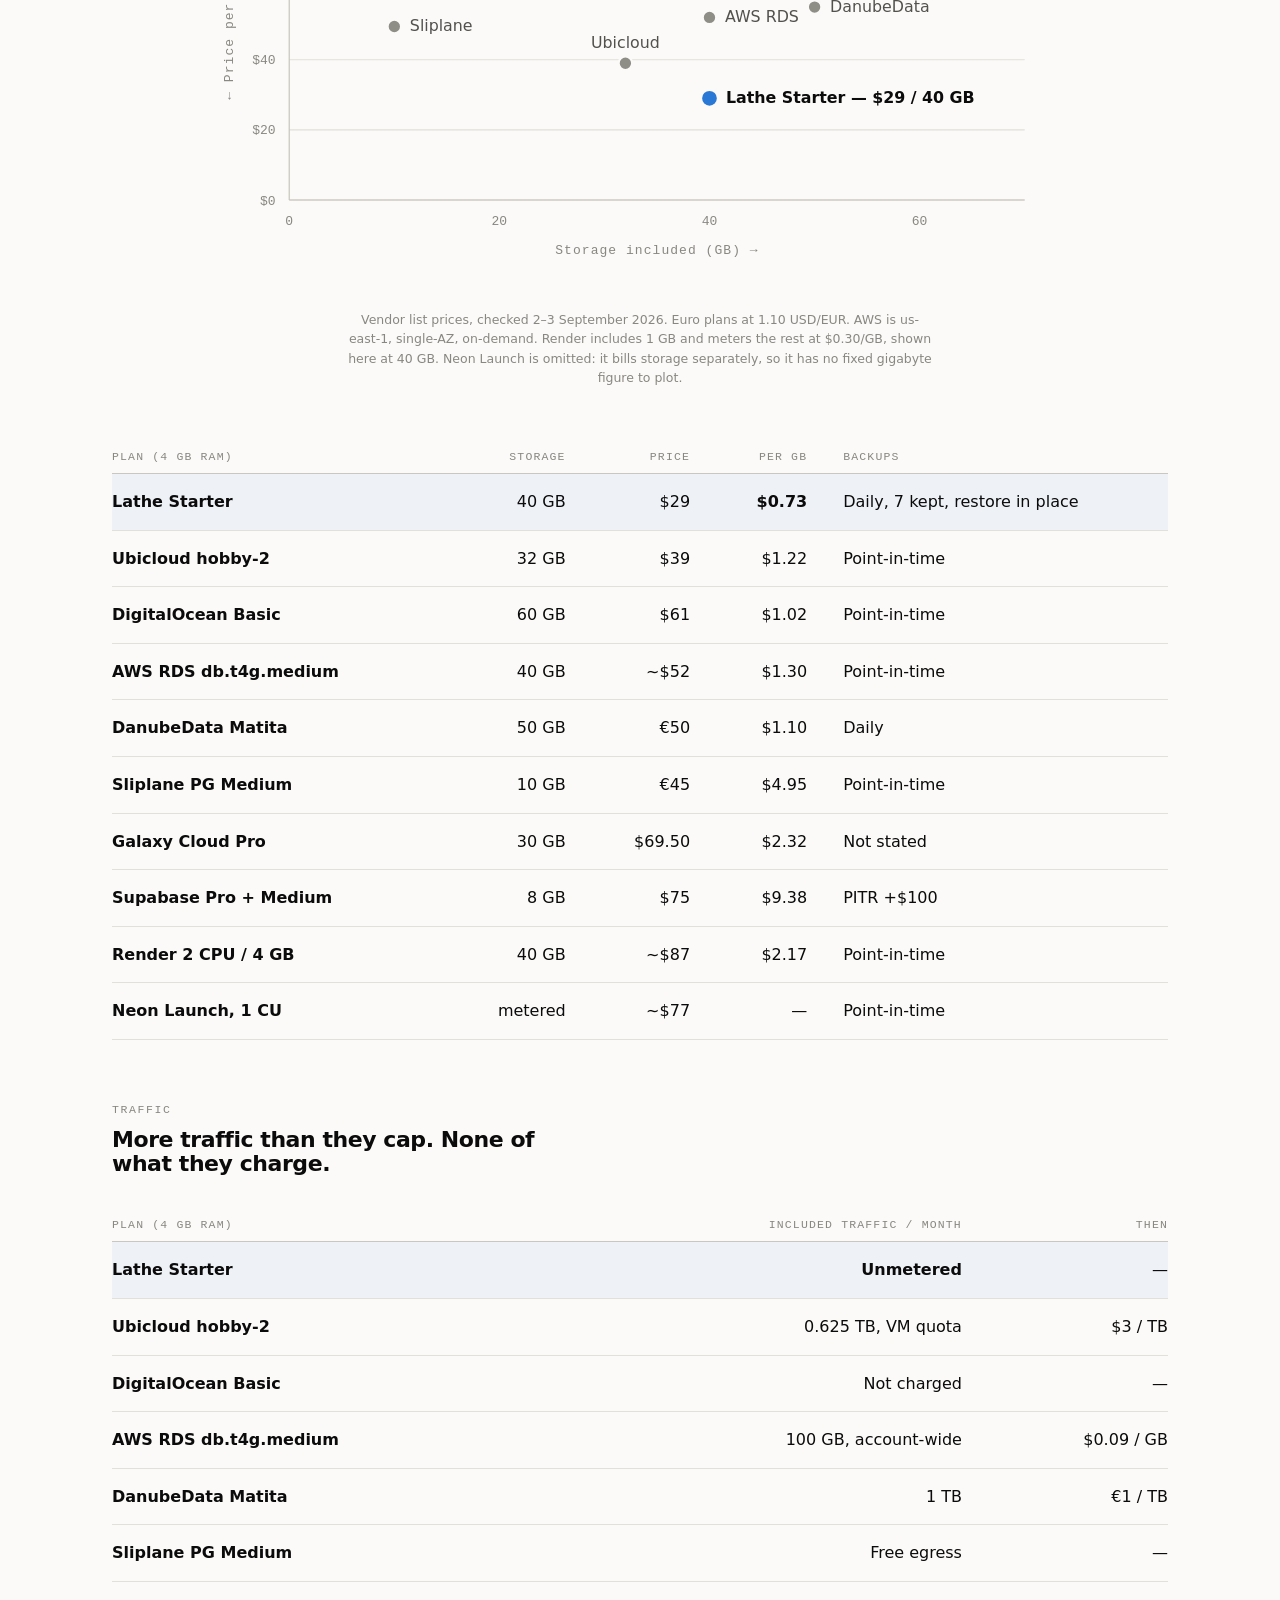
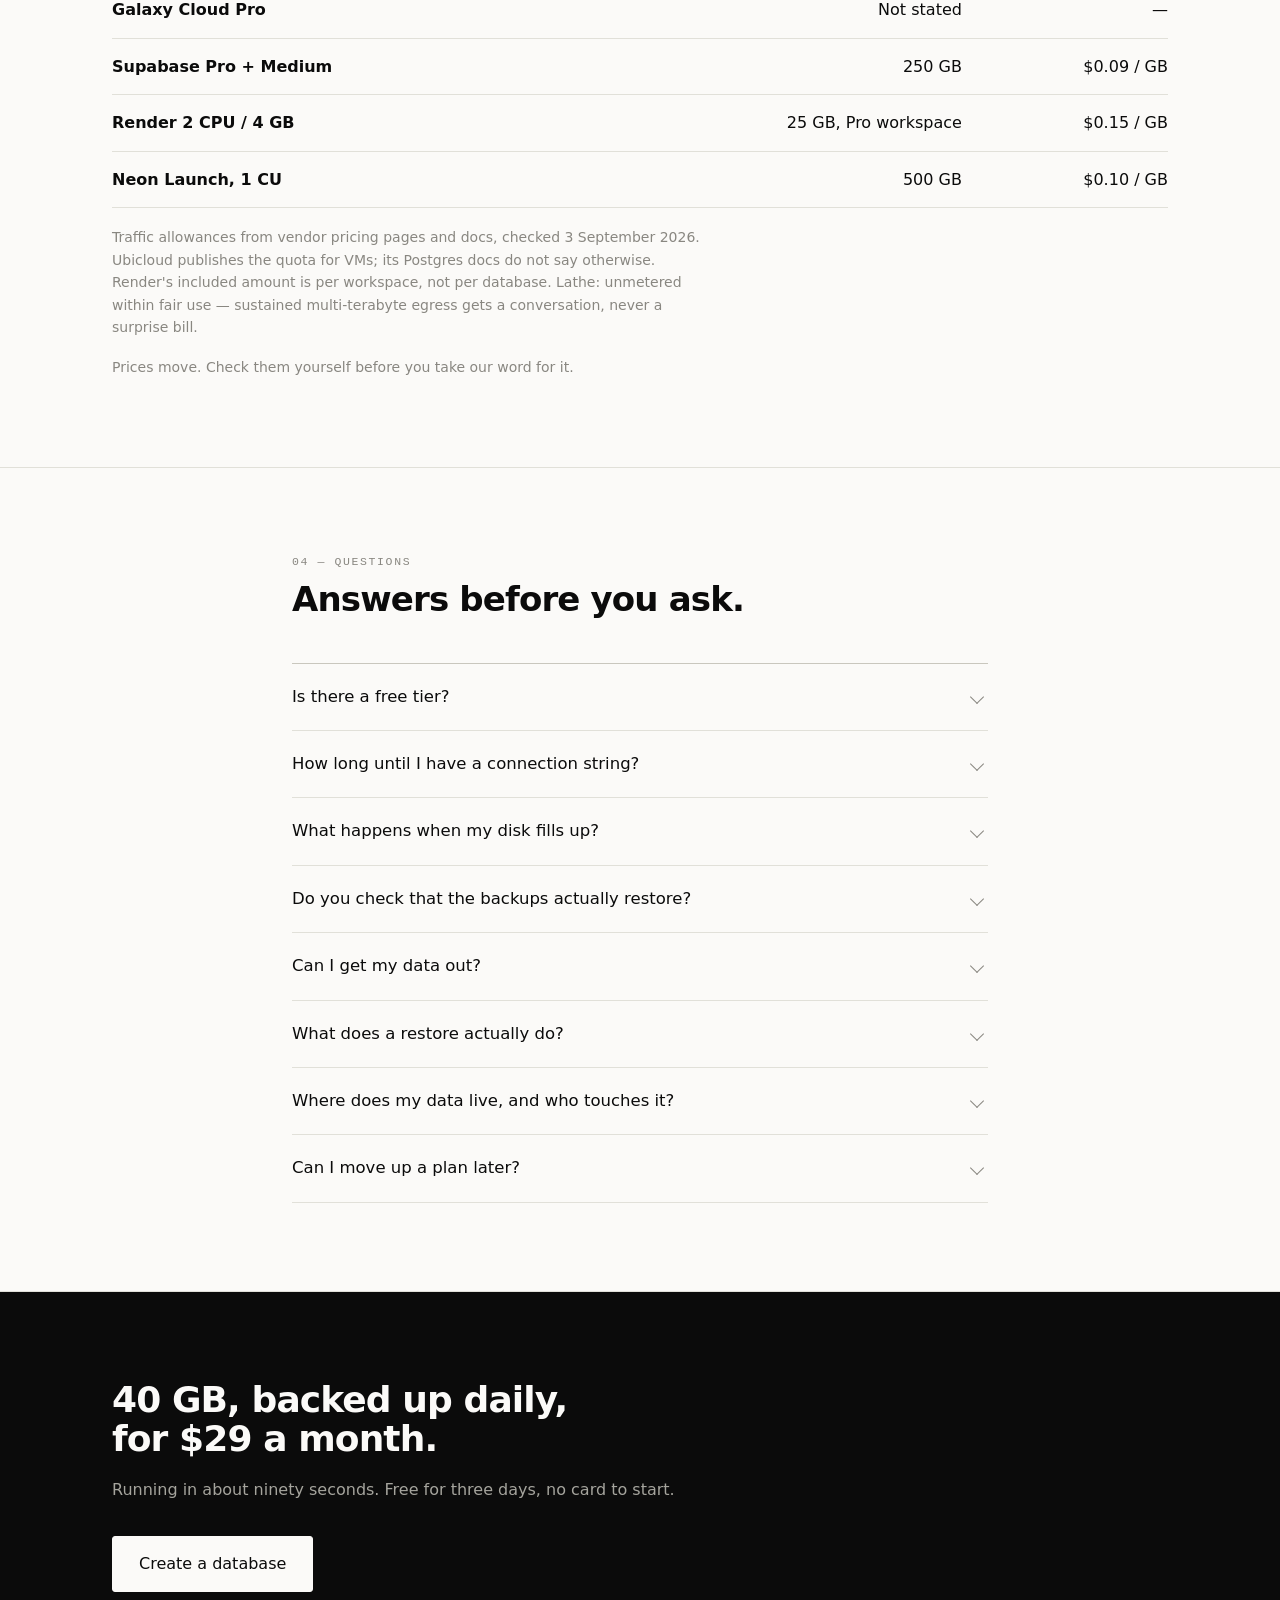
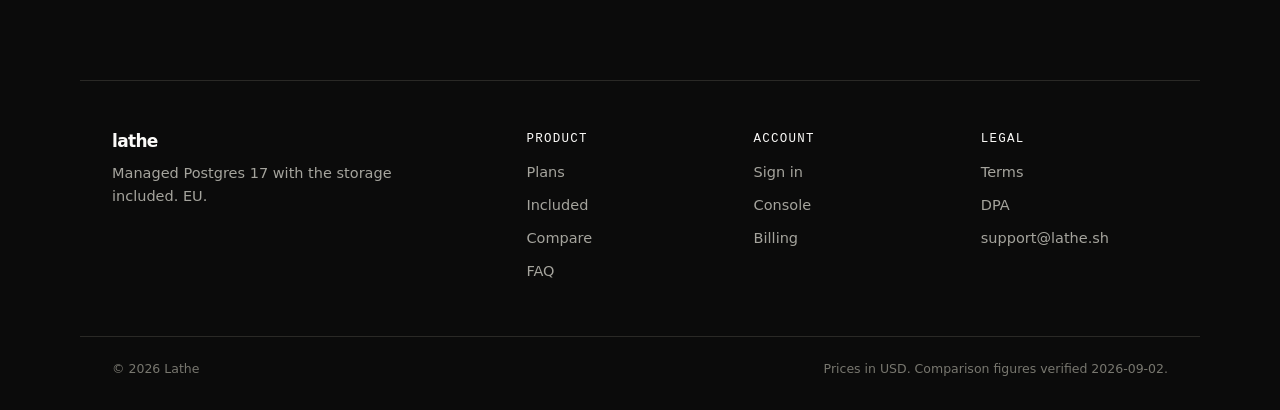
==== commit a2c0654b: "Compare: traffic allowances table; unmetered traffic in the pitch" ====
--- a/index.html
+++ b/index.html
@@ -7,7 +7,7 @@
 <meta name="description" content="Managed Postgres 17 with the storage included. 40 GB on NVMe for $29/month, up to 160 GB for $89. Daily backups, pooling and TLS in the price.">
 <meta name="theme-color" content="#fbfaf8">
 <meta property="og:title" content="Lathe — 40 GB of managed Postgres for $29">
-<meta property="og:description" content="Storage is the thing everyone else meters. We include it. From $0.73 per GB per month.">
+<meta property="og:description" content="Storage and traffic are the things everyone else meters. We include both. From $0.73 per GB per month.">
 <meta property="og:type" content="website">
 <link rel="icon" href="data:image/svg+xml,<svg xmlns='http://www.w3.org/2000/svg' viewBox='0 0 32 32'><rect width='32' height='32' fill='%230b0b0b'/><path d='M8 7v18M8 25h16' stroke='%23fbfaf8' stroke-width='3'/></svg>">
 <link rel="alternate" type="text/plain" href="llms.txt">
@@ -139,6 +139,10 @@
         which makes the restore itself reversible for seven days.</dd>
       </div>
       <div>
+        <dt>Traffic, unmetered</dt>
+        <dd>Outbound traffic is not metered, capped or billed. Fair use applies: sustained multi-terabyte egress gets a conversation, never a surprise bill.</dd>
+      </div>
+      <div>
         <dt>Connection pooling and TLS</dt>
         <dd>PgBouncer in transaction mode on <code>6432</code>, direct Postgres on <code>5432</code>,
         TLS with scram-sha-256 on both. An IP allowlist is available when open-with-TLS is not enough.</dd>
@@ -232,6 +236,29 @@
         </tbody>
       </table>
     </div>
+
+    <div class="sec-h sec-h-sm">
+      <p class="lbl">Traffic</p>
+      <h3>More traffic than they cap. None of what they charge.</h3>
+    </div>
+    <div class="tablewrap">
+      <table class="cmp cmp-traffic">
+        <thead><tr><th>Plan (4 GB RAM)</th><th class="n">Included traffic / month</th><th class="n">Then</th></tr></thead>
+        <tbody>
+          <tr class="us"><th scope="row">Lathe Starter</th><td class="n"><strong>Unmetered</strong></td><td class="n">—</td></tr>
+          <tr><th scope="row">Ubicloud hobby-2</th><td class="n">0.625 TB, VM quota</td><td class="n">$3 / TB</td></tr>
+          <tr><th scope="row">DigitalOcean Basic</th><td class="n">Not charged</td><td class="n">—</td></tr>
+          <tr><th scope="row">AWS RDS db.t4g.medium</th><td class="n">100 GB, account-wide</td><td class="n">$0.09 / GB</td></tr>
+          <tr><th scope="row">DanubeData Matita</th><td class="n">1 TB</td><td class="n">€1 / TB</td></tr>
+          <tr><th scope="row">Sliplane PG Medium</th><td class="n">Free egress</td><td class="n">—</td></tr>
+          <tr><th scope="row">Galaxy Cloud Pro</th><td class="n">Not stated</td><td class="n">—</td></tr>
+          <tr><th scope="row">Supabase Pro + Medium</th><td class="n">250 GB</td><td class="n">$0.09 / GB</td></tr>
+          <tr><th scope="row">Render 2 CPU / 4 GB</th><td class="n">25 GB, Pro workspace</td><td class="n">$0.15 / GB</td></tr>
+          <tr><th scope="row">Neon Launch, 1 CU</th><td class="n">500 GB</td><td class="n">$0.10 / GB</td></tr>
+        </tbody>
+      </table>
+    </div>
+    <p class="note">Traffic allowances from vendor pricing pages and docs, checked 3 September 2026. Ubicloud publishes the quota for VMs; its Postgres docs do not say otherwise. Render's included amount is per workspace, not per database. Lathe: unmetered within fair use — sustained multi-terabyte egress gets a conversation, never a surprise bill.</p>
     <p class="note">Prices move. Check them yourself before you take our word for it.</p>
   </div>
 </section>
--- a/styles.css
+++ b/styles.css
@@ -105,6 +105,9 @@
 .sec{padding:88px 0;border-bottom:1px solid var(--rule);scroll-margin-top:72px}
 .sec.alt{background:var(--paper-2)}
 .sec-h{margin-bottom:44px}
+.sec-h-sm{margin:64px 0 28px}
+.sec-h-sm h3{font-size:22px;letter-spacing:-.02em;margin-top:12px;max-width:30ch}
+.cmp-traffic{min-width:520px}
 .sec-h h2{font-size:clamp(25px,3.2vw,34px);margin-top:14px;max-width:22ch}
 
 /* ── tables ───────────────────────────────── */
@@ -139,8 +142,8 @@
 .conn .s{color:#8ab6ee}
 
 /* ── chart ────────────────────────────────── */
-.chart{margin:0 0 48px}
-.chart svg{width:100%;height:auto;display:block;max-width:860px}
+.chart{max-width:860px;margin:0 auto 48px}
+.chart svg{width:100%;height:auto;display:block}
 .chart .grid line{stroke:var(--viz-grid);stroke-width:1}
 .chart .axis line{stroke:var(--viz-axis);stroke-width:1}
 .chart .tick{font:500 11.5px var(--mono);fill:var(--ink-3)}
@@ -159,7 +162,7 @@
 .bar.us .bar-n{color:var(--ink);font-weight:550}
 .bar-v{text-align:right;font-variant-numeric:tabular-nums;color:var(--ink-2)}
 .bar.us .bar-v{color:var(--ink);font-weight:550}
-.chart figcaption{margin-top:20px;font-size:12.5px;line-height:1.55;color:var(--ink-3);max-width:74ch}
+.chart figcaption{margin:20px auto 0;font-size:12.5px;line-height:1.55;color:var(--ink-3);max-width:74ch;text-align:center}
 
 /* ── faq ──────────────────────────────────── */
 details{border-bottom:1px solid var(--rule)}
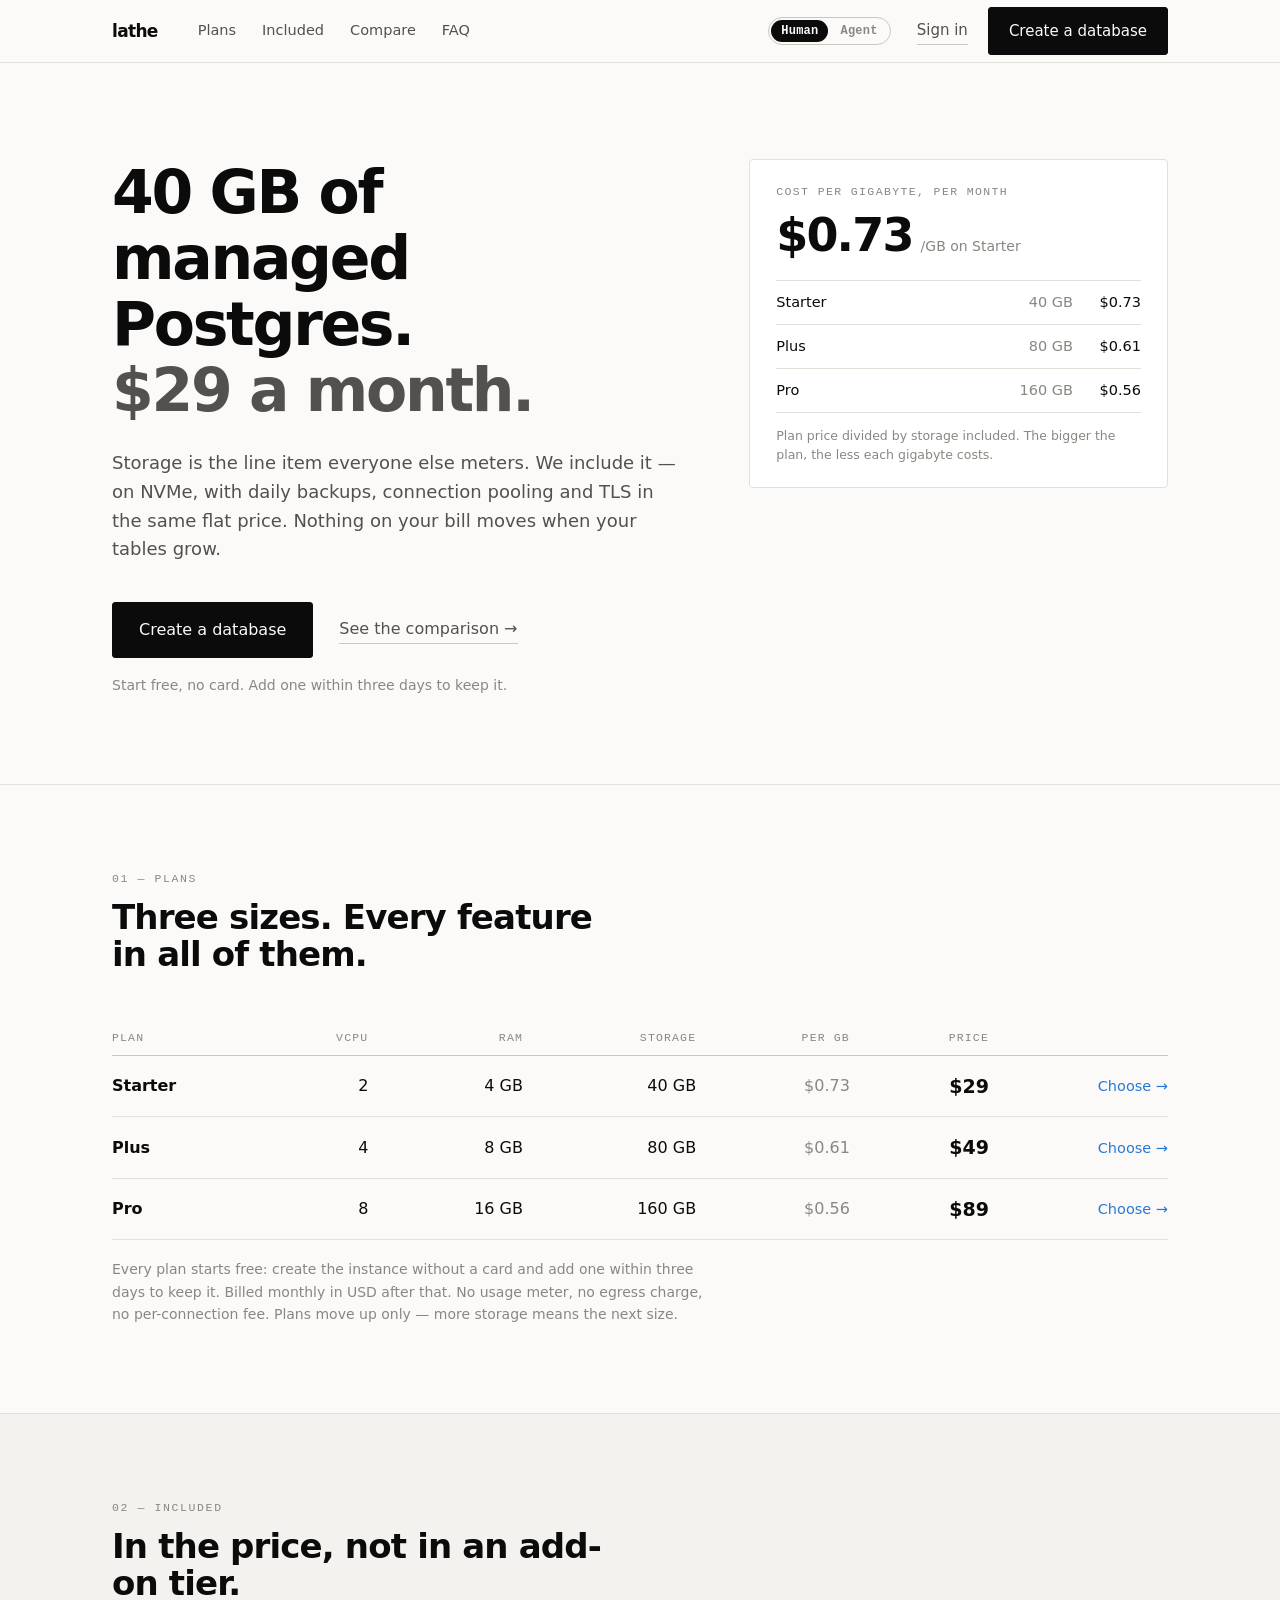
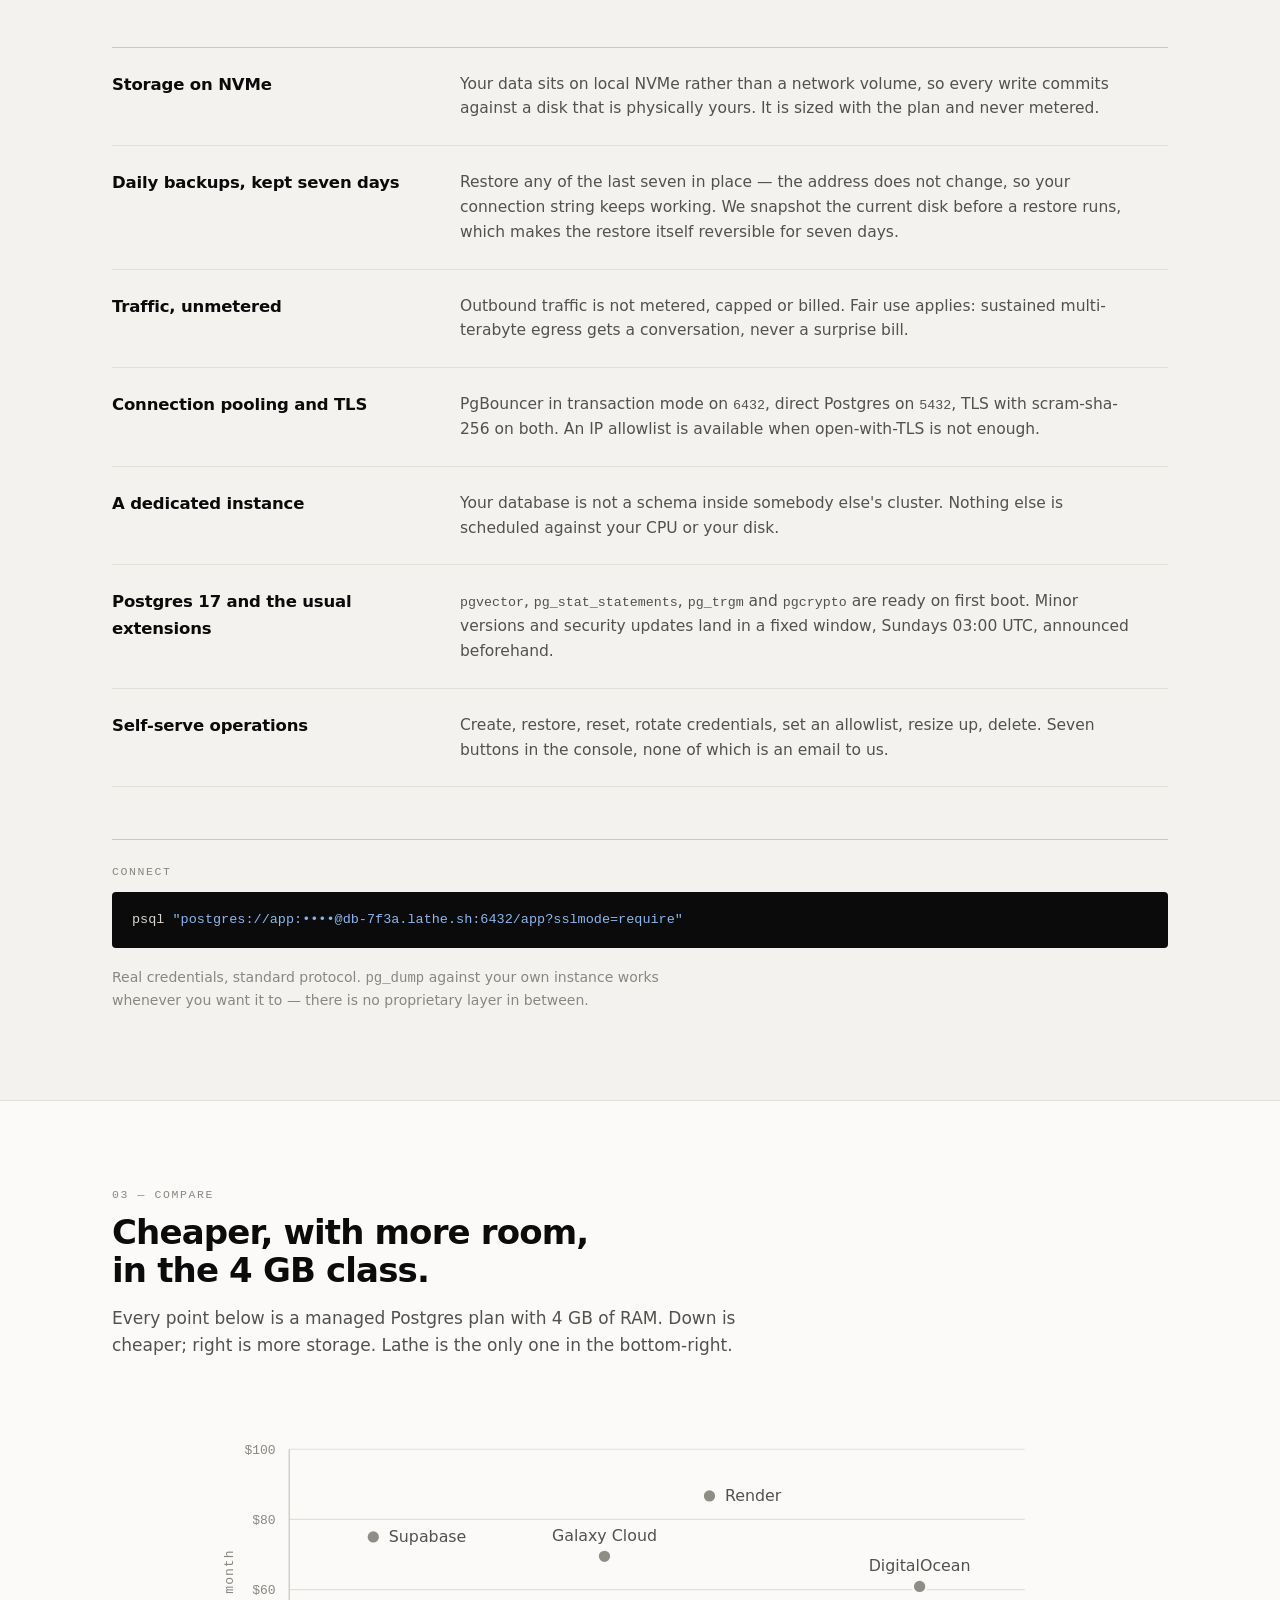
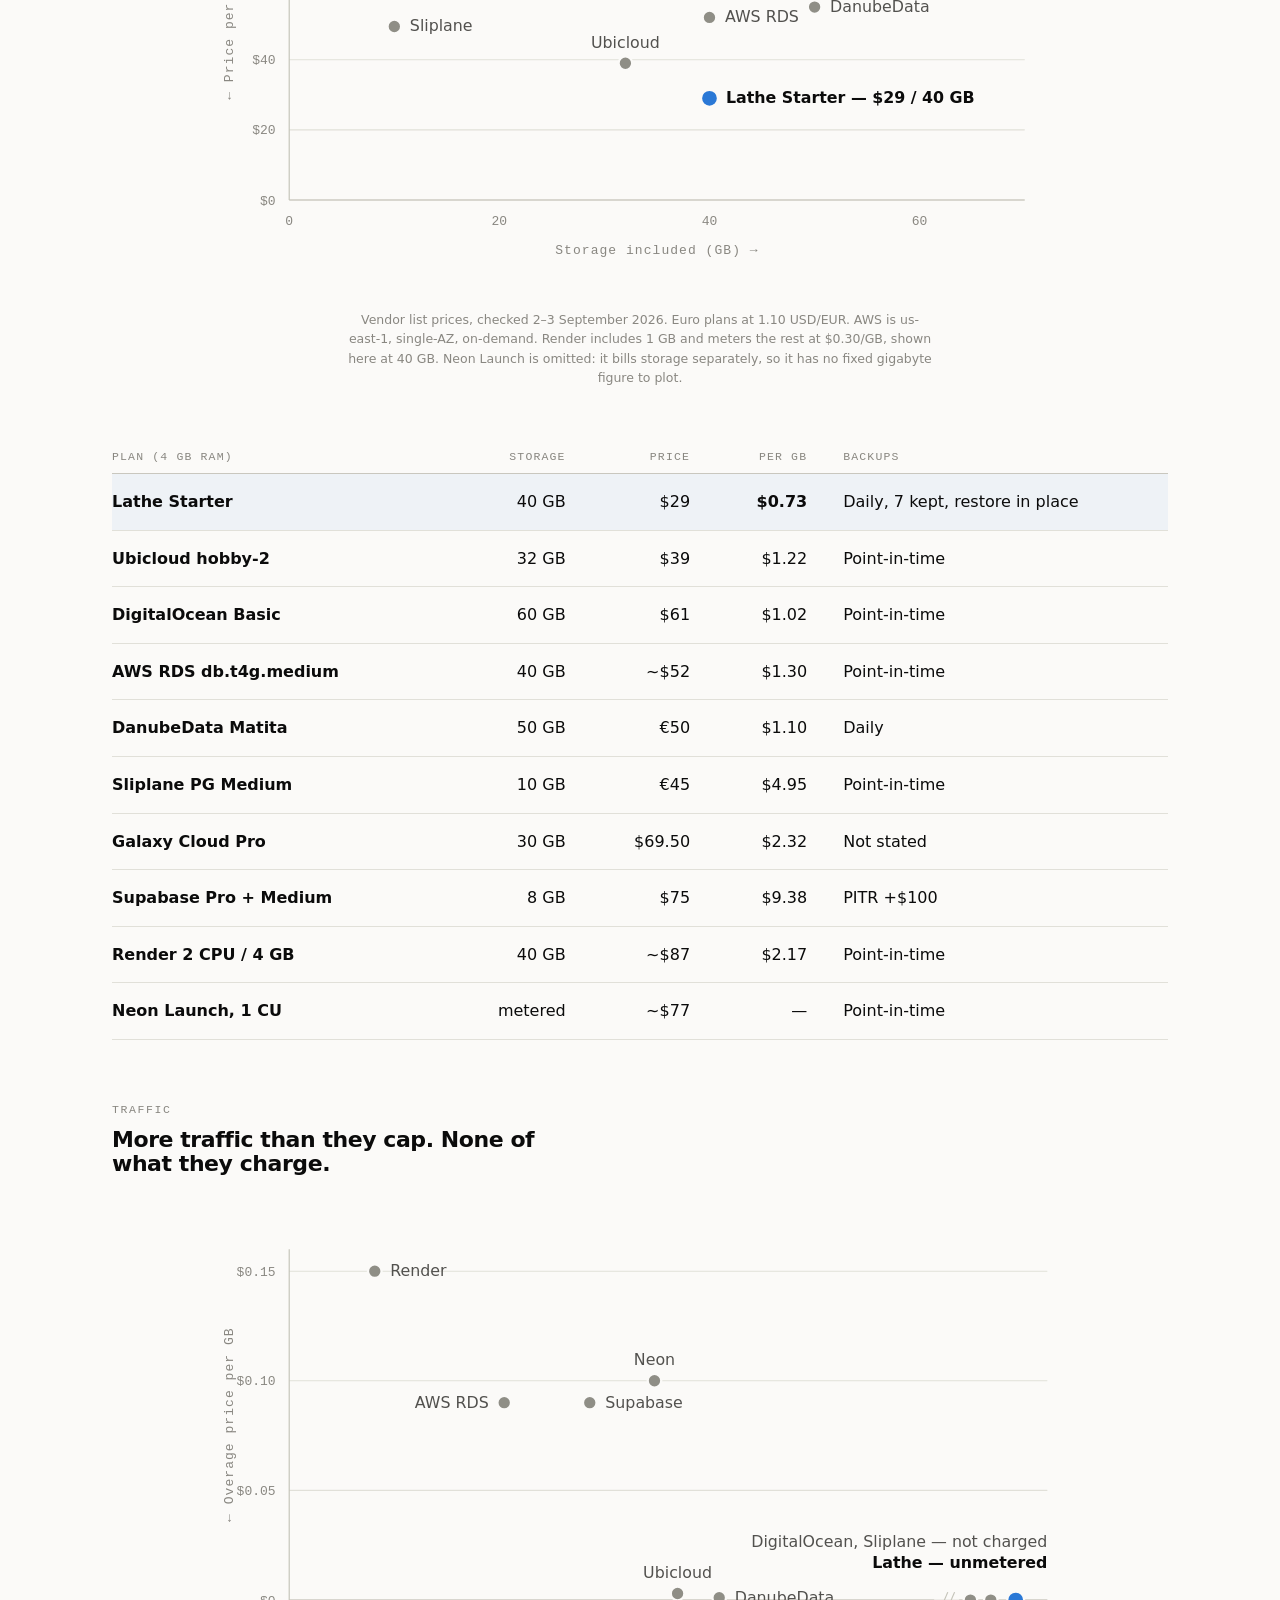
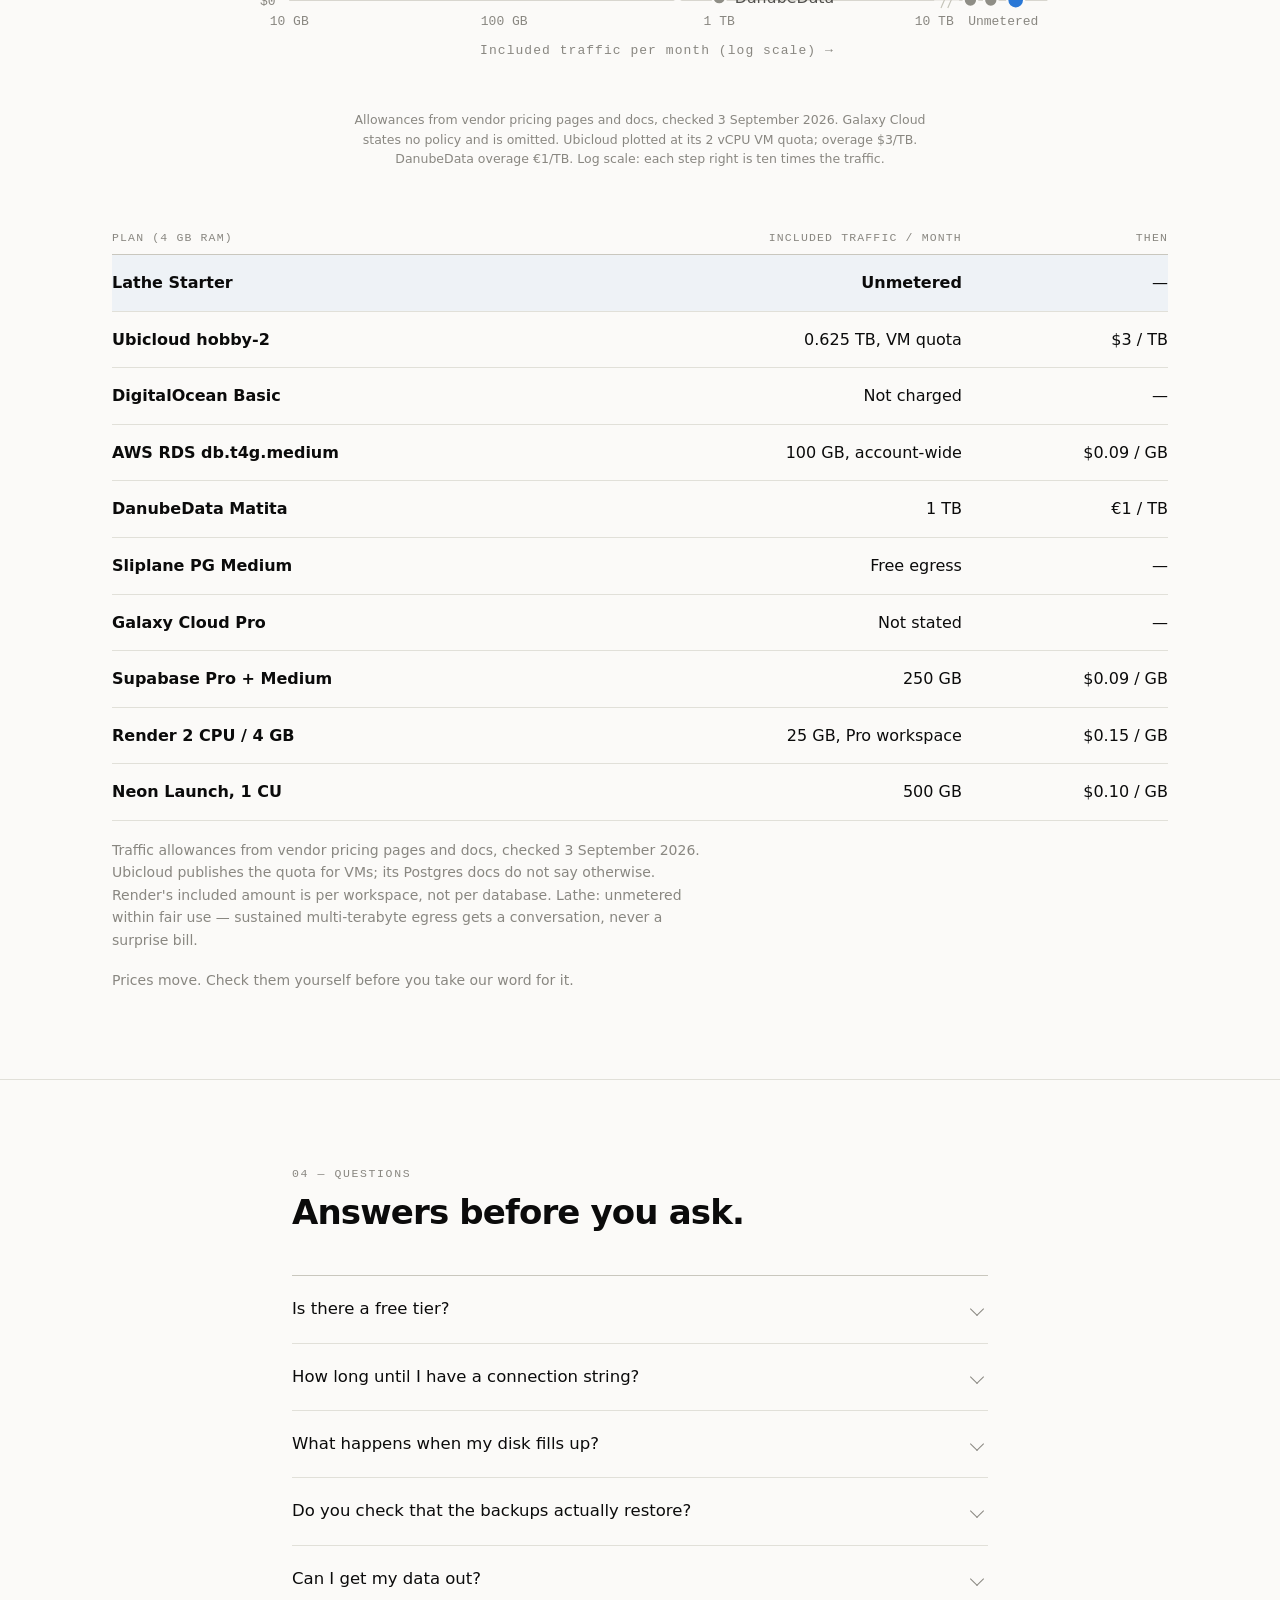
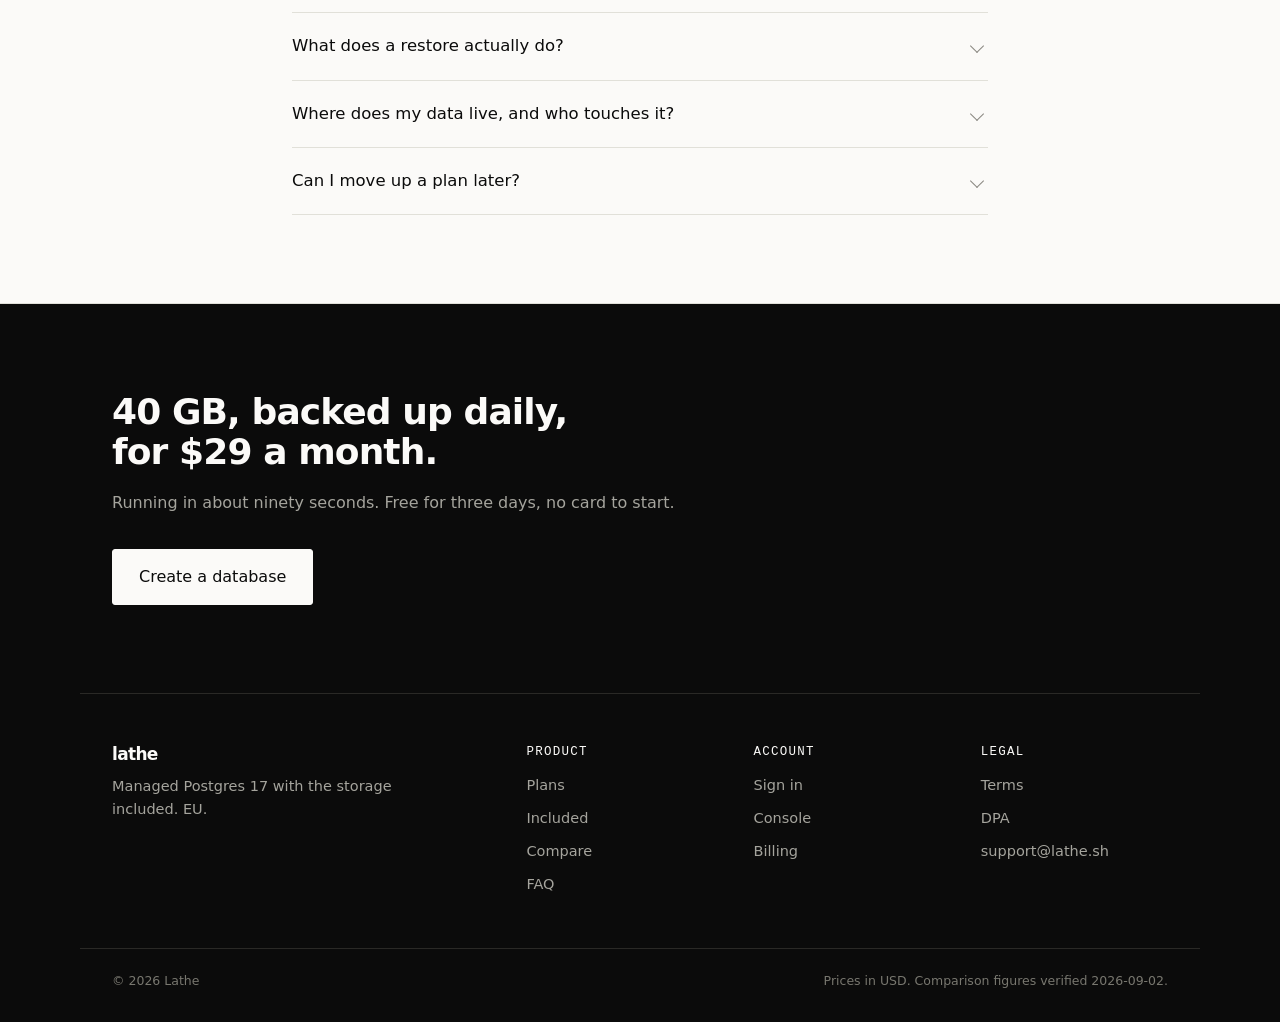
==== commit bd899c15: "Compare: traffic scatter with unmetered band" ====
--- a/index.html
+++ b/index.html
@@ -241,6 +241,23 @@
       <p class="lbl">Traffic</p>
       <h3>More traffic than they cap. None of what they charge.</h3>
     </div>
+    <figure class="chart chart-traffic">
+      <svg viewBox="0 0 760 430" role="img" aria-labelledby="tr-t tr-d" preserveAspectRatio="xMidYMid meet">
+      <title id="tr-t">Included outbound traffic against overage price, 4 GB RAM managed Postgres plans</title>
+      <desc id="tr-d">Render includes 25 GB then charges $0.15 per GB, AWS 100 GB then $0.09, Supabase 250 GB then $0.09, Neon 500 GB then $0.10, Ubicloud about 640 GB then $3 per TB, DanubeData 1 TB then €1 per TB. Lathe, DigitalOcean and Sliplane do not meter traffic. Galaxy Cloud does not state a policy.</desc>
+      <g class="grid"><line x1="70" y1="350.0" x2="740" y2="350.0"/><line x1="70" y1="253.1" x2="740" y2="253.1"/><line x1="70" y1="156.2" x2="740" y2="156.2"/><line x1="70" y1="59.4" x2="740" y2="59.4"/></g>
+      <g class="axis"><line x1="70" y1="40" x2="70" y2="350"/><line x1="70" y1="350" x2="640" y2="350"/><line x1="662" y1="350" x2="740" y2="350"/><line x1="646" y1="357" x2="652" y2="343"/><line x1="652" y1="357" x2="658" y2="343"/></g>
+      <g class="tick" text-anchor="end"><text x="58" y="354.0">$0</text><text x="58" y="257.1">$0.05</text><text x="58" y="160.2">$0.10</text><text x="58" y="63.4">$0.15</text></g>
+      <g class="tick" text-anchor="middle"><text x="70.0" y="372">10 GB</text><text x="260.0" y="372">100 GB</text><text x="450.0" y="372">1 TB</text><text x="640.0" y="372">10 TB</text><text x="701" y="372">Unmetered</text></g>
+      <text class="axt" x="395" y="398" text-anchor="middle">Included traffic per month (log scale) →</text>
+      <text class="axt" x="20" y="195" text-anchor="middle" transform="rotate(-90 20 195)">← Overage price per GB</text>
+      <g class="pt"><g><circle cx="145.6" cy="59.4" r="6"><title>Render, Pro workspace — 25 GB included, then $0.15/GB</title></circle><text x="159.3" y="63.8">Render</text></g><g><circle cx="260.0" cy="175.6" r="6"><title>AWS RDS — 100 GB/month free account-wide, then $0.09/GB</title></circle><text x="246.3" y="180.0" text-anchor="end">AWS RDS</text></g><g><circle cx="335.6" cy="175.6" r="6"><title>Supabase Pro — 250 GB included, then $0.09/GB</title></circle><text x="349.3" y="180.0">Supabase</text></g><g><circle cx="392.8" cy="156.2" r="6"><title>Neon Launch — 500 GB per project, then $0.10/GB</title></circle><text x="392.8" y="142.3" text-anchor="middle">Neon</text></g><g><circle cx="413.2" cy="344.2" r="6"><title>Ubicloud — 0.625 TB per 2 vCPU (VM quota), then $3/TB</title></circle><text x="413.2" y="330.3" text-anchor="middle">Ubicloud</text></g><g><circle cx="450.0" cy="347.9" r="6"><title>DanubeData — 1 TB included, then €1/TB</title></circle><text x="463.7" y="352.3">DanubeData</text></g><g><circle cx="672" cy="350" r="6"><title>Sliplane — outbound traffic not charged</title></circle></g><g><circle cx="690" cy="350" r="6"><title>DigitalOcean — outbound traffic not charged</title></circle></g></g>
+      <g class="pt us"><circle cx="712" cy="350" r="7.5"><title>Lathe Starter — traffic unmetered within fair use</title></circle><text x="740" y="322" text-anchor="end">Lathe — unmetered</text></g>
+      <g class="pt"><text x="740" y="303" text-anchor="end">DigitalOcean, Sliplane — not charged</text></g>
+      </svg>
+      <figcaption>Allowances from vendor pricing pages and docs, checked 3 September 2026. Galaxy Cloud states no policy and is omitted. Ubicloud plotted at its 2 vCPU VM quota; overage $3/TB. DanubeData overage €1/TB. Log scale: each step right is ten times the traffic.</figcaption>
+    </figure>
+
     <div class="tablewrap">
       <table class="cmp cmp-traffic">
         <thead><tr><th>Plan (4 GB RAM)</th><th class="n">Included traffic / month</th><th class="n">Then</th></tr></thead>
--- a/styles.css
+++ b/styles.css
@@ -211,6 +211,7 @@
   .foot-in{grid-template-columns:1fr}
   .hero-cta{gap:18px}
   .chart svg{display:none}
+  .chart-traffic{display:none}
   .bars{display:block}
   th,td{padding:12px 10px;font-size:14.5px}
   table{min-width:540px}
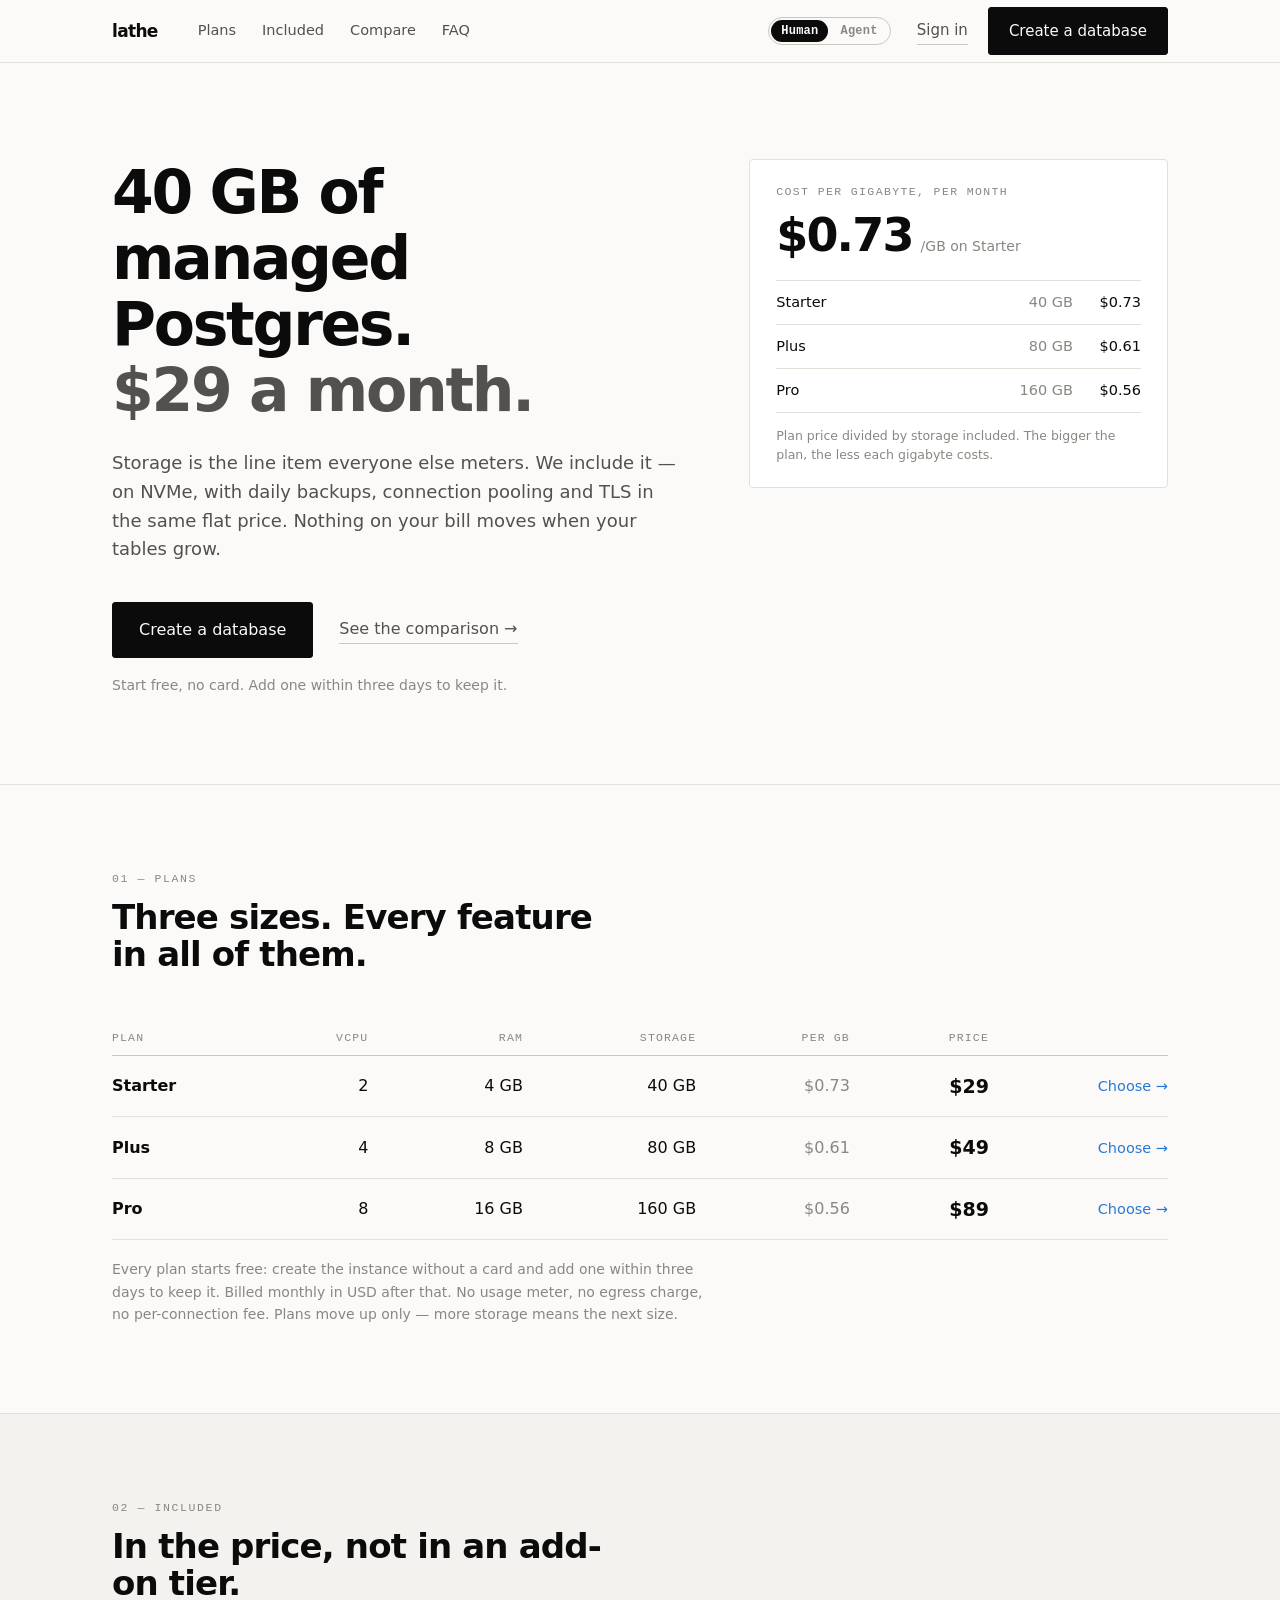
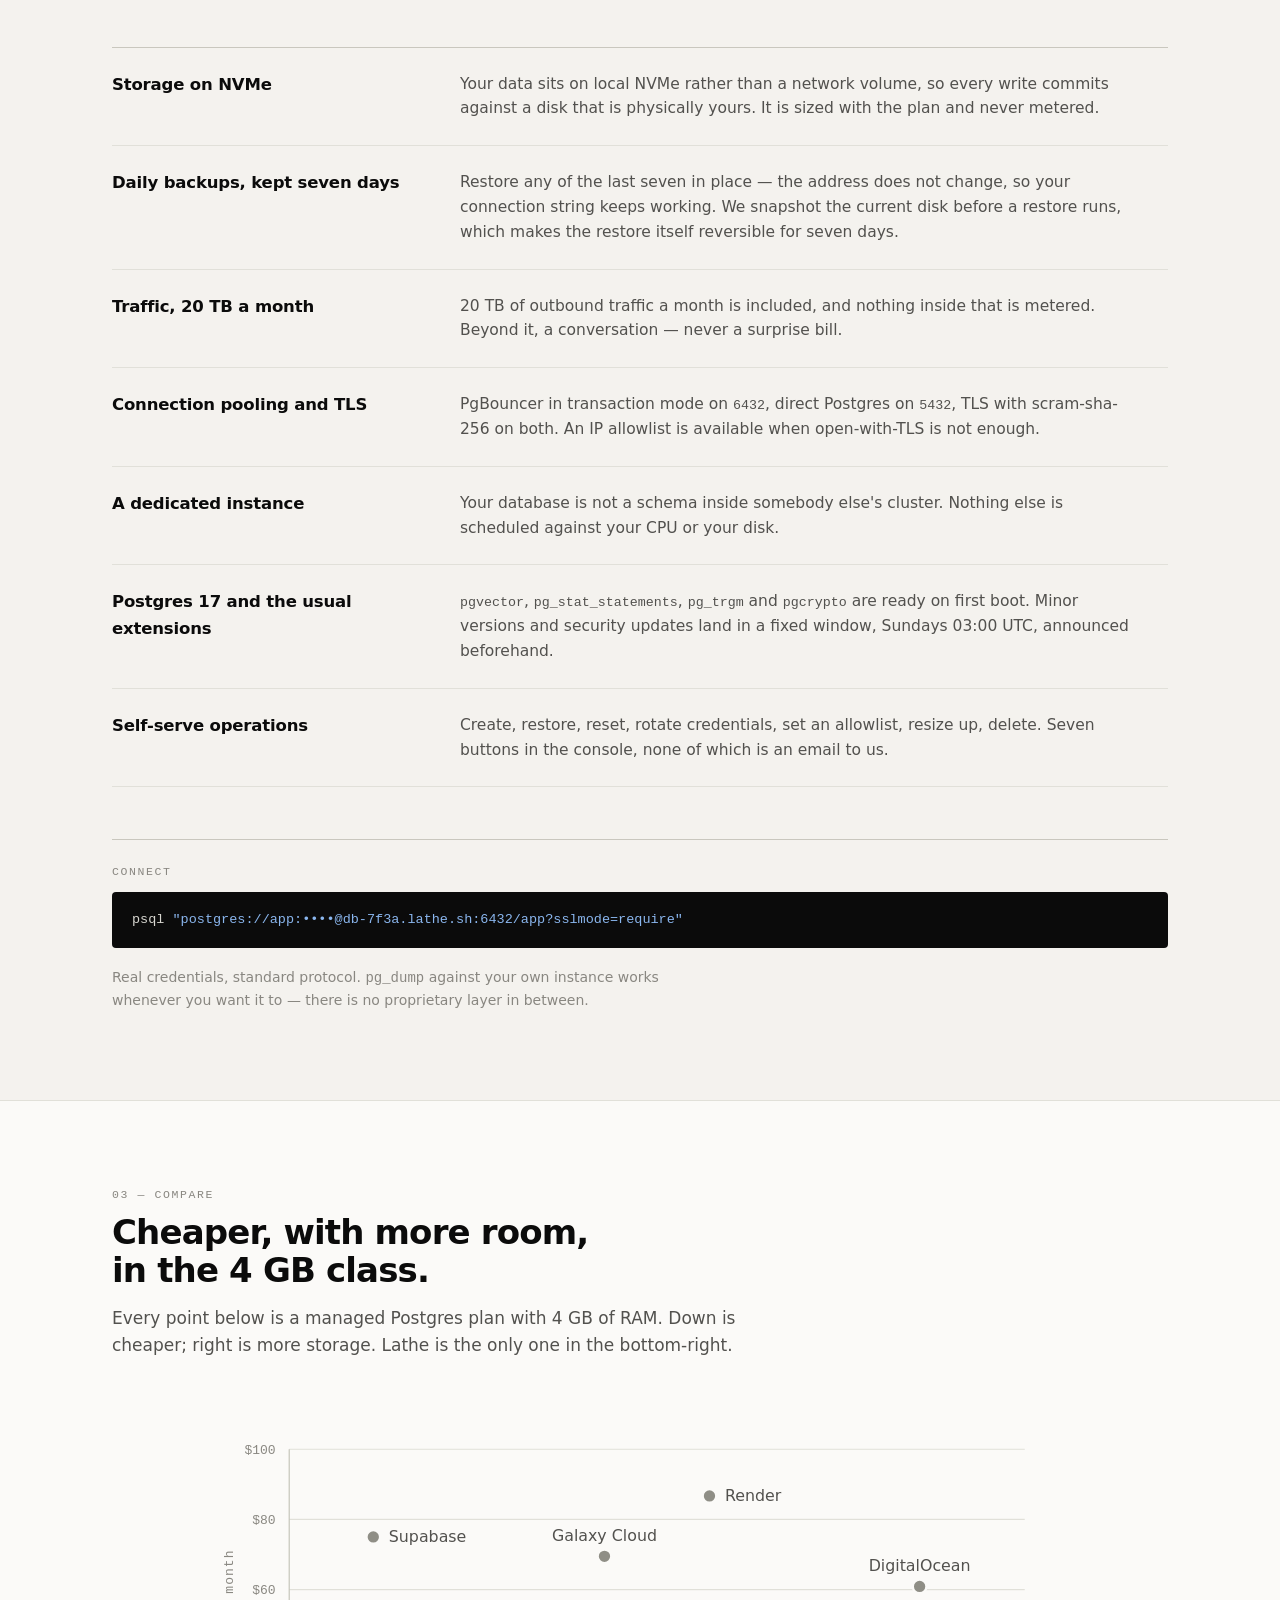
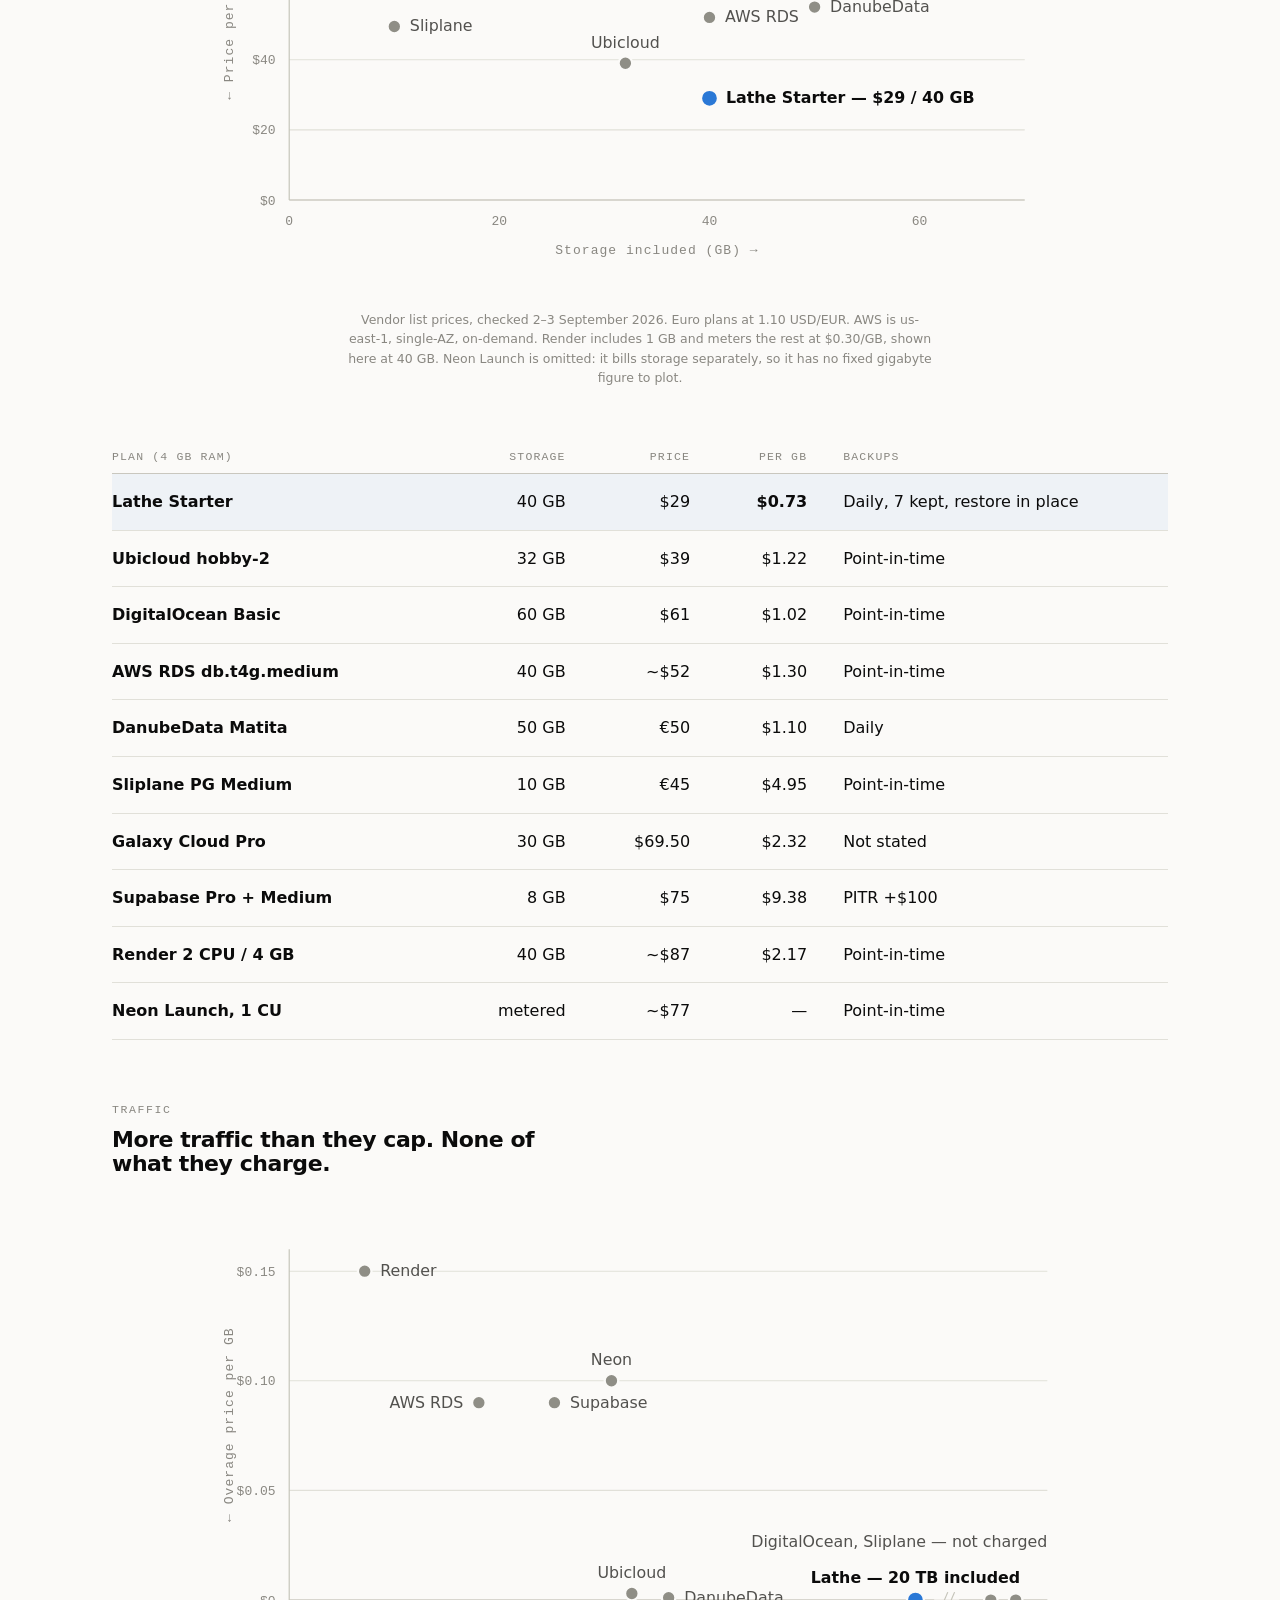
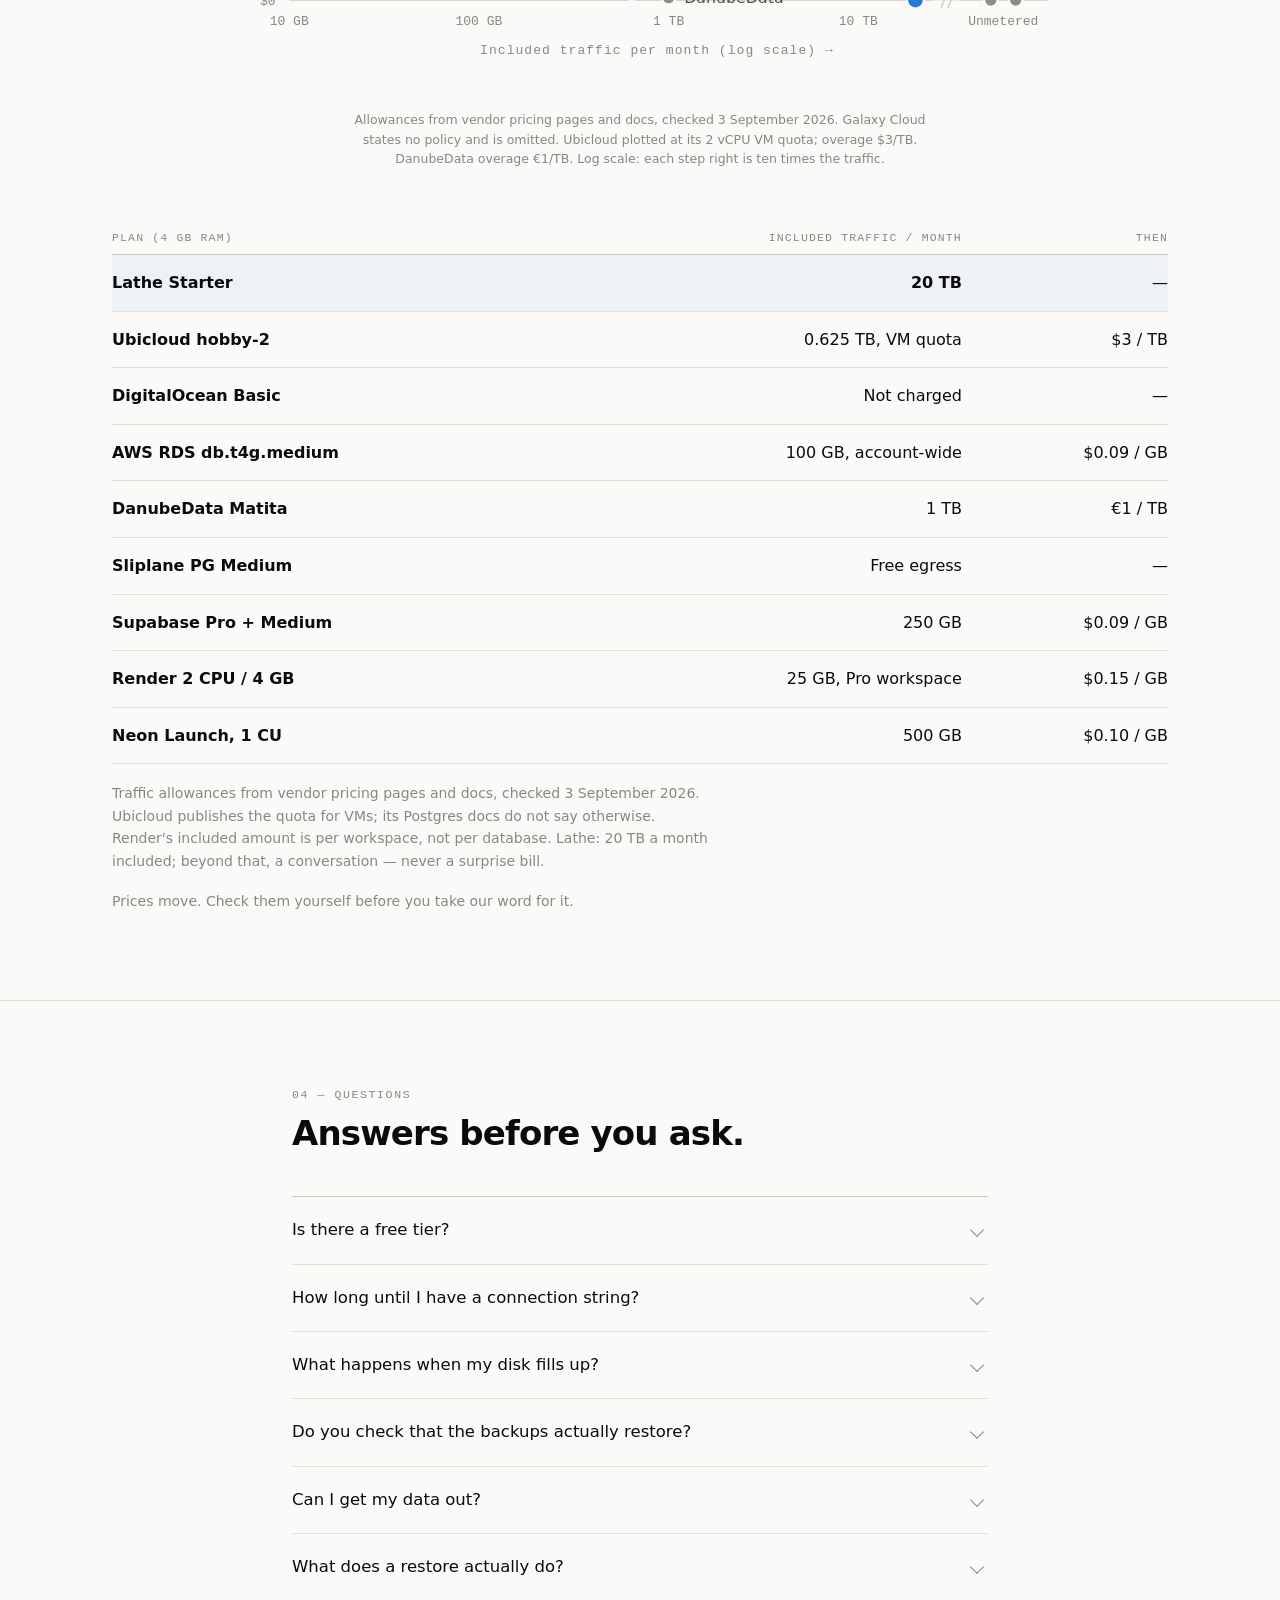
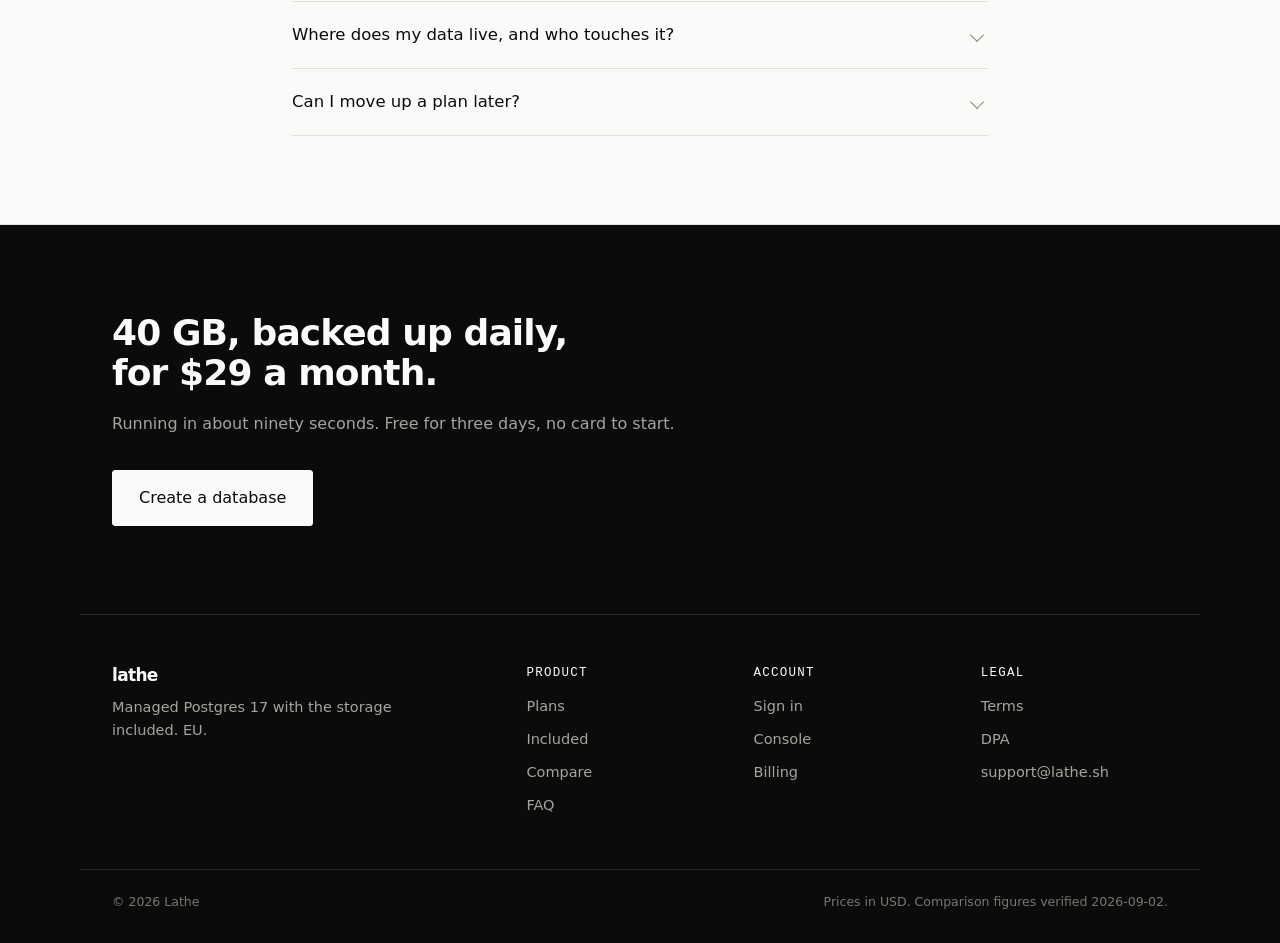
==== commit 1fa05dee: "Traffic: 20 TB for Lathe; Galaxy Cloud out of the traffic table" ====
--- a/index.html
+++ b/index.html
@@ -139,8 +139,8 @@
         which makes the restore itself reversible for seven days.</dd>
       </div>
       <div>
-        <dt>Traffic, unmetered</dt>
-        <dd>Outbound traffic is not metered, capped or billed. Fair use applies: sustained multi-terabyte egress gets a conversation, never a surprise bill.</dd>
+        <dt>Traffic, 20 TB a month</dt>
+        <dd>20 TB of outbound traffic a month is included, and nothing inside that is metered. Beyond it, a conversation — never a surprise bill.</dd>
       </div>
       <div>
         <dt>Connection pooling and TLS</dt>
@@ -244,16 +244,15 @@
     <figure class="chart chart-traffic">
       <svg viewBox="0 0 760 430" role="img" aria-labelledby="tr-t tr-d" preserveAspectRatio="xMidYMid meet">
       <title id="tr-t">Included outbound traffic against overage price, 4 GB RAM managed Postgres plans</title>
-      <desc id="tr-d">Render includes 25 GB then charges $0.15 per GB, AWS 100 GB then $0.09, Supabase 250 GB then $0.09, Neon 500 GB then $0.10, Ubicloud about 640 GB then $3 per TB, DanubeData 1 TB then €1 per TB. Lathe, DigitalOcean and Sliplane do not meter traffic. Galaxy Cloud does not state a policy.</desc>
+      <desc id="tr-d">Lathe includes 20 TB a month. Render includes 25 GB then charges $0.15 per GB, AWS 100 GB then $0.09, Supabase 250 GB then $0.09, Neon 500 GB then $0.10, Ubicloud about 640 GB then $3 per TB, DanubeData 1 TB then €1 per TB. DigitalOcean and Sliplane do not meter traffic. Galaxy Cloud does not state a policy.</desc>
       <g class="grid"><line x1="70" y1="350.0" x2="740" y2="350.0"/><line x1="70" y1="253.1" x2="740" y2="253.1"/><line x1="70" y1="156.2" x2="740" y2="156.2"/><line x1="70" y1="59.4" x2="740" y2="59.4"/></g>
       <g class="axis"><line x1="70" y1="40" x2="70" y2="350"/><line x1="70" y1="350" x2="640" y2="350"/><line x1="662" y1="350" x2="740" y2="350"/><line x1="646" y1="357" x2="652" y2="343"/><line x1="652" y1="357" x2="658" y2="343"/></g>
       <g class="tick" text-anchor="end"><text x="58" y="354.0">$0</text><text x="58" y="257.1">$0.05</text><text x="58" y="160.2">$0.10</text><text x="58" y="63.4">$0.15</text></g>
-      <g class="tick" text-anchor="middle"><text x="70.0" y="372">10 GB</text><text x="260.0" y="372">100 GB</text><text x="450.0" y="372">1 TB</text><text x="640.0" y="372">10 TB</text><text x="701" y="372">Unmetered</text></g>
+      <g class="tick" text-anchor="middle"><text x="70.0" y="372">10 GB</text><text x="237.6" y="372">100 GB</text><text x="405.3" y="372">1 TB</text><text x="572.9" y="372">10 TB</text><text x="701" y="372">Unmetered</text></g>
       <text class="axt" x="395" y="398" text-anchor="middle">Included traffic per month (log scale) →</text>
       <text class="axt" x="20" y="195" text-anchor="middle" transform="rotate(-90 20 195)">← Overage price per GB</text>
-      <g class="pt"><g><circle cx="145.6" cy="59.4" r="6"><title>Render, Pro workspace — 25 GB included, then $0.15/GB</title></circle><text x="159.3" y="63.8">Render</text></g><g><circle cx="260.0" cy="175.6" r="6"><title>AWS RDS — 100 GB/month free account-wide, then $0.09/GB</title></circle><text x="246.3" y="180.0" text-anchor="end">AWS RDS</text></g><g><circle cx="335.6" cy="175.6" r="6"><title>Supabase Pro — 250 GB included, then $0.09/GB</title></circle><text x="349.3" y="180.0">Supabase</text></g><g><circle cx="392.8" cy="156.2" r="6"><title>Neon Launch — 500 GB per project, then $0.10/GB</title></circle><text x="392.8" y="142.3" text-anchor="middle">Neon</text></g><g><circle cx="413.2" cy="344.2" r="6"><title>Ubicloud — 0.625 TB per 2 vCPU (VM quota), then $3/TB</title></circle><text x="413.2" y="330.3" text-anchor="middle">Ubicloud</text></g><g><circle cx="450.0" cy="347.9" r="6"><title>DanubeData — 1 TB included, then €1/TB</title></circle><text x="463.7" y="352.3">DanubeData</text></g><g><circle cx="672" cy="350" r="6"><title>Sliplane — outbound traffic not charged</title></circle></g><g><circle cx="690" cy="350" r="6"><title>DigitalOcean — outbound traffic not charged</title></circle></g></g>
-      <g class="pt us"><circle cx="712" cy="350" r="7.5"><title>Lathe Starter — traffic unmetered within fair use</title></circle><text x="740" y="322" text-anchor="end">Lathe — unmetered</text></g>
-      <g class="pt"><text x="740" y="303" text-anchor="end">DigitalOcean, Sliplane — not charged</text></g>
+      <g class="pt"><g><circle cx="136.7" cy="59.4" r="6"><title>Render, Pro workspace — 25 GB included, then $0.15/GB</title></circle><text x="150.4" y="63.8">Render</text></g><g><circle cx="237.6" cy="175.6" r="6"><title>AWS RDS — 100 GB/month free account-wide, then $0.09/GB</title></circle><text x="223.9" y="180.0" text-anchor="end">AWS RDS</text></g><g><circle cx="304.4" cy="175.6" r="6"><title>Supabase Pro — 250 GB included, then $0.09/GB</title></circle><text x="318.1" y="180.0">Supabase</text></g><g><circle cx="354.8" cy="156.2" r="6"><title>Neon Launch — 500 GB per project, then $0.10/GB</title></circle><text x="354.8" y="142.3" text-anchor="middle">Neon</text></g><g><circle cx="372.8" cy="344.2" r="6"><title>Ubicloud — 0.625 TB per 2 vCPU (VM quota), then $3/TB</title></circle><text x="372.8" y="330.3" text-anchor="middle">Ubicloud</text></g><g><circle cx="405.3" cy="347.9" r="6"><title>DanubeData — 1 TB included, then €1/TB</title></circle><text x="419.0" y="352.3">DanubeData</text></g><g><circle cx="690" cy="350" r="6"><title>Sliplane — outbound traffic not charged</title></circle></g><g><circle cx="712" cy="350" r="6"><title>DigitalOcean — outbound traffic not charged</title></circle></g><text x="740" y="303" text-anchor="end">DigitalOcean, Sliplane — not charged</text></g>
+      <g class="pt us"><circle cx="623.4" cy="350" r="7.5"><title>Lathe Starter — 20 TB a month included</title></circle><text x="623.4" y="334.6" text-anchor="middle">Lathe — 20 TB included</text></g>
       </svg>
       <figcaption>Allowances from vendor pricing pages and docs, checked 3 September 2026. Galaxy Cloud states no policy and is omitted. Ubicloud plotted at its 2 vCPU VM quota; overage $3/TB. DanubeData overage €1/TB. Log scale: each step right is ten times the traffic.</figcaption>
     </figure>
@@ -262,20 +261,19 @@
       <table class="cmp cmp-traffic">
         <thead><tr><th>Plan (4 GB RAM)</th><th class="n">Included traffic / month</th><th class="n">Then</th></tr></thead>
         <tbody>
-          <tr class="us"><th scope="row">Lathe Starter</th><td class="n"><strong>Unmetered</strong></td><td class="n">—</td></tr>
+          <tr class="us"><th scope="row">Lathe Starter</th><td class="n"><strong>20 TB</strong></td><td class="n">—</td></tr>
           <tr><th scope="row">Ubicloud hobby-2</th><td class="n">0.625 TB, VM quota</td><td class="n">$3 / TB</td></tr>
           <tr><th scope="row">DigitalOcean Basic</th><td class="n">Not charged</td><td class="n">—</td></tr>
           <tr><th scope="row">AWS RDS db.t4g.medium</th><td class="n">100 GB, account-wide</td><td class="n">$0.09 / GB</td></tr>
           <tr><th scope="row">DanubeData Matita</th><td class="n">1 TB</td><td class="n">€1 / TB</td></tr>
           <tr><th scope="row">Sliplane PG Medium</th><td class="n">Free egress</td><td class="n">—</td></tr>
-          <tr><th scope="row">Galaxy Cloud Pro</th><td class="n">Not stated</td><td class="n">—</td></tr>
           <tr><th scope="row">Supabase Pro + Medium</th><td class="n">250 GB</td><td class="n">$0.09 / GB</td></tr>
           <tr><th scope="row">Render 2 CPU / 4 GB</th><td class="n">25 GB, Pro workspace</td><td class="n">$0.15 / GB</td></tr>
           <tr><th scope="row">Neon Launch, 1 CU</th><td class="n">500 GB</td><td class="n">$0.10 / GB</td></tr>
         </tbody>
       </table>
     </div>
-    <p class="note">Traffic allowances from vendor pricing pages and docs, checked 3 September 2026. Ubicloud publishes the quota for VMs; its Postgres docs do not say otherwise. Render's included amount is per workspace, not per database. Lathe: unmetered within fair use — sustained multi-terabyte egress gets a conversation, never a surprise bill.</p>
+    <p class="note">Traffic allowances from vendor pricing pages and docs, checked 3 September 2026. Ubicloud publishes the quota for VMs; its Postgres docs do not say otherwise. Render's included amount is per workspace, not per database. Lathe: 20 TB a month included; beyond that, a conversation — never a surprise bill.</p>
     <p class="note">Prices move. Check them yourself before you take our word for it.</p>
   </div>
 </section>
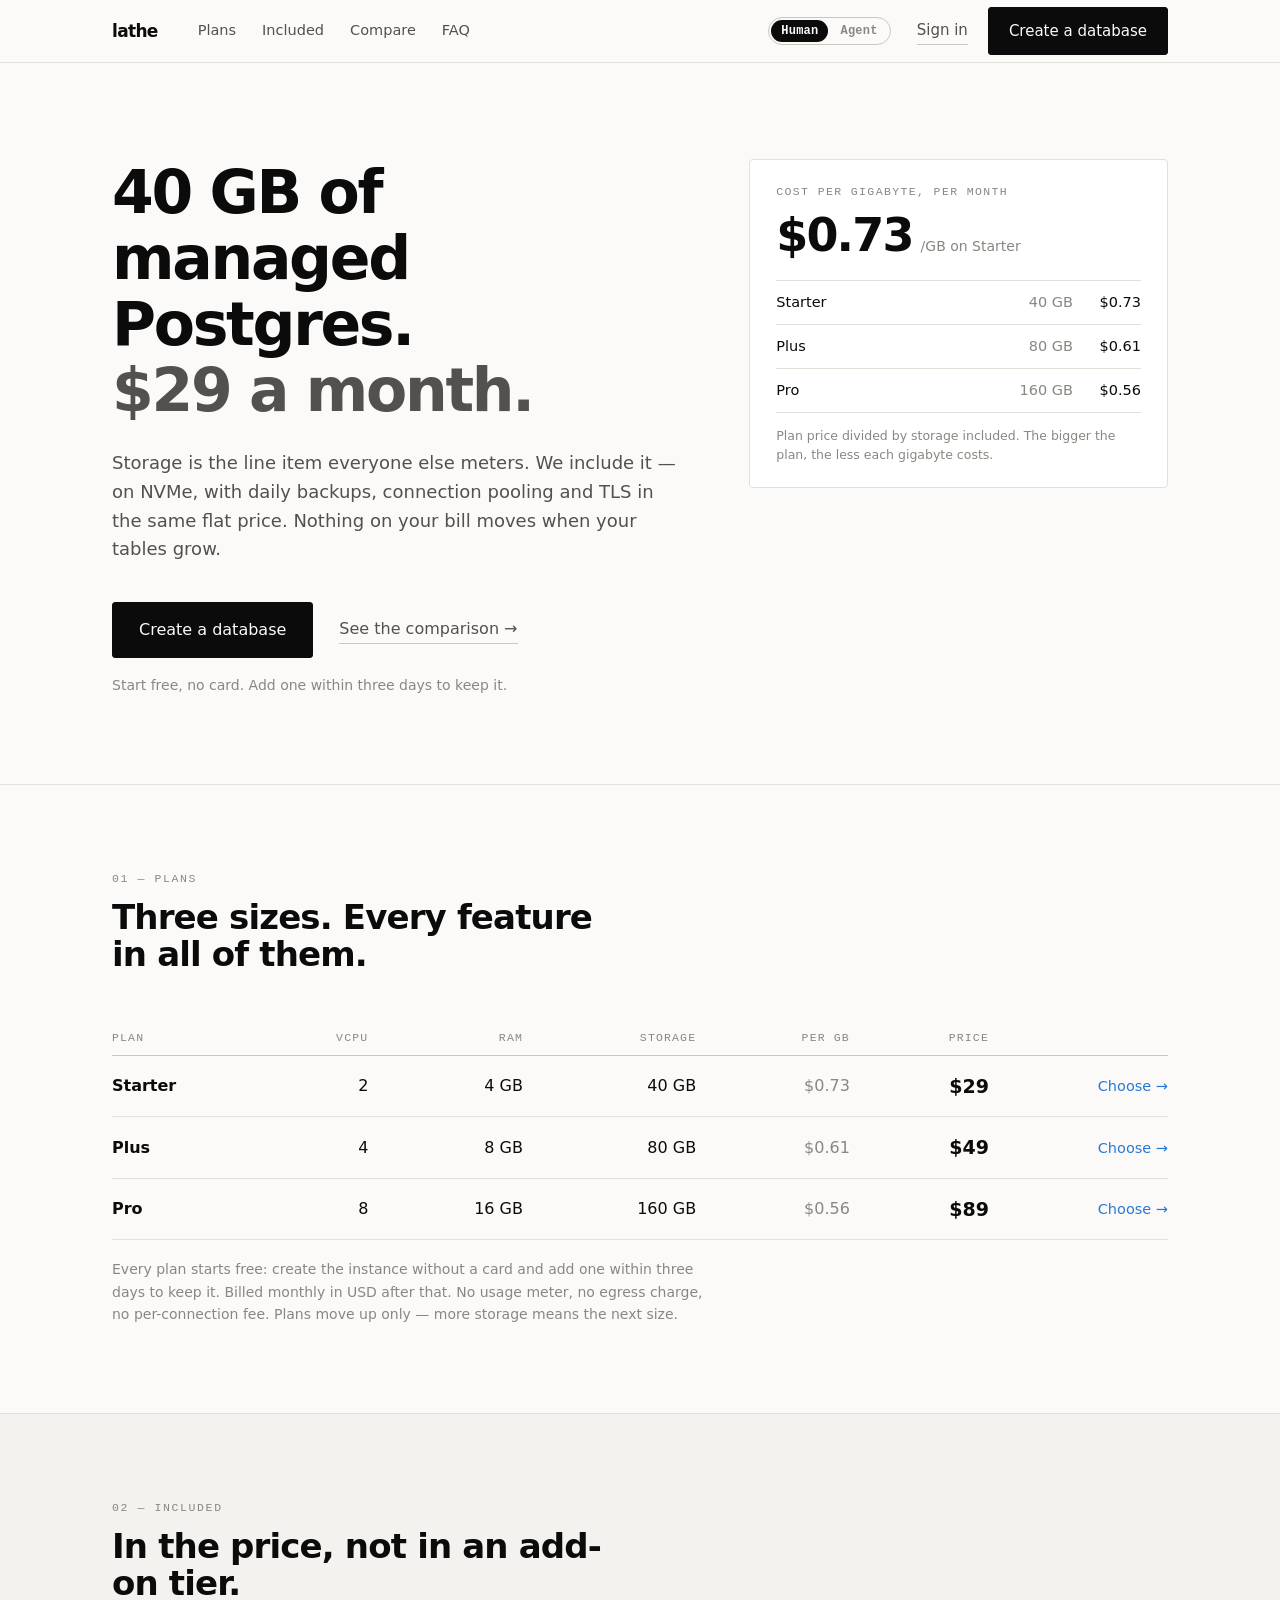
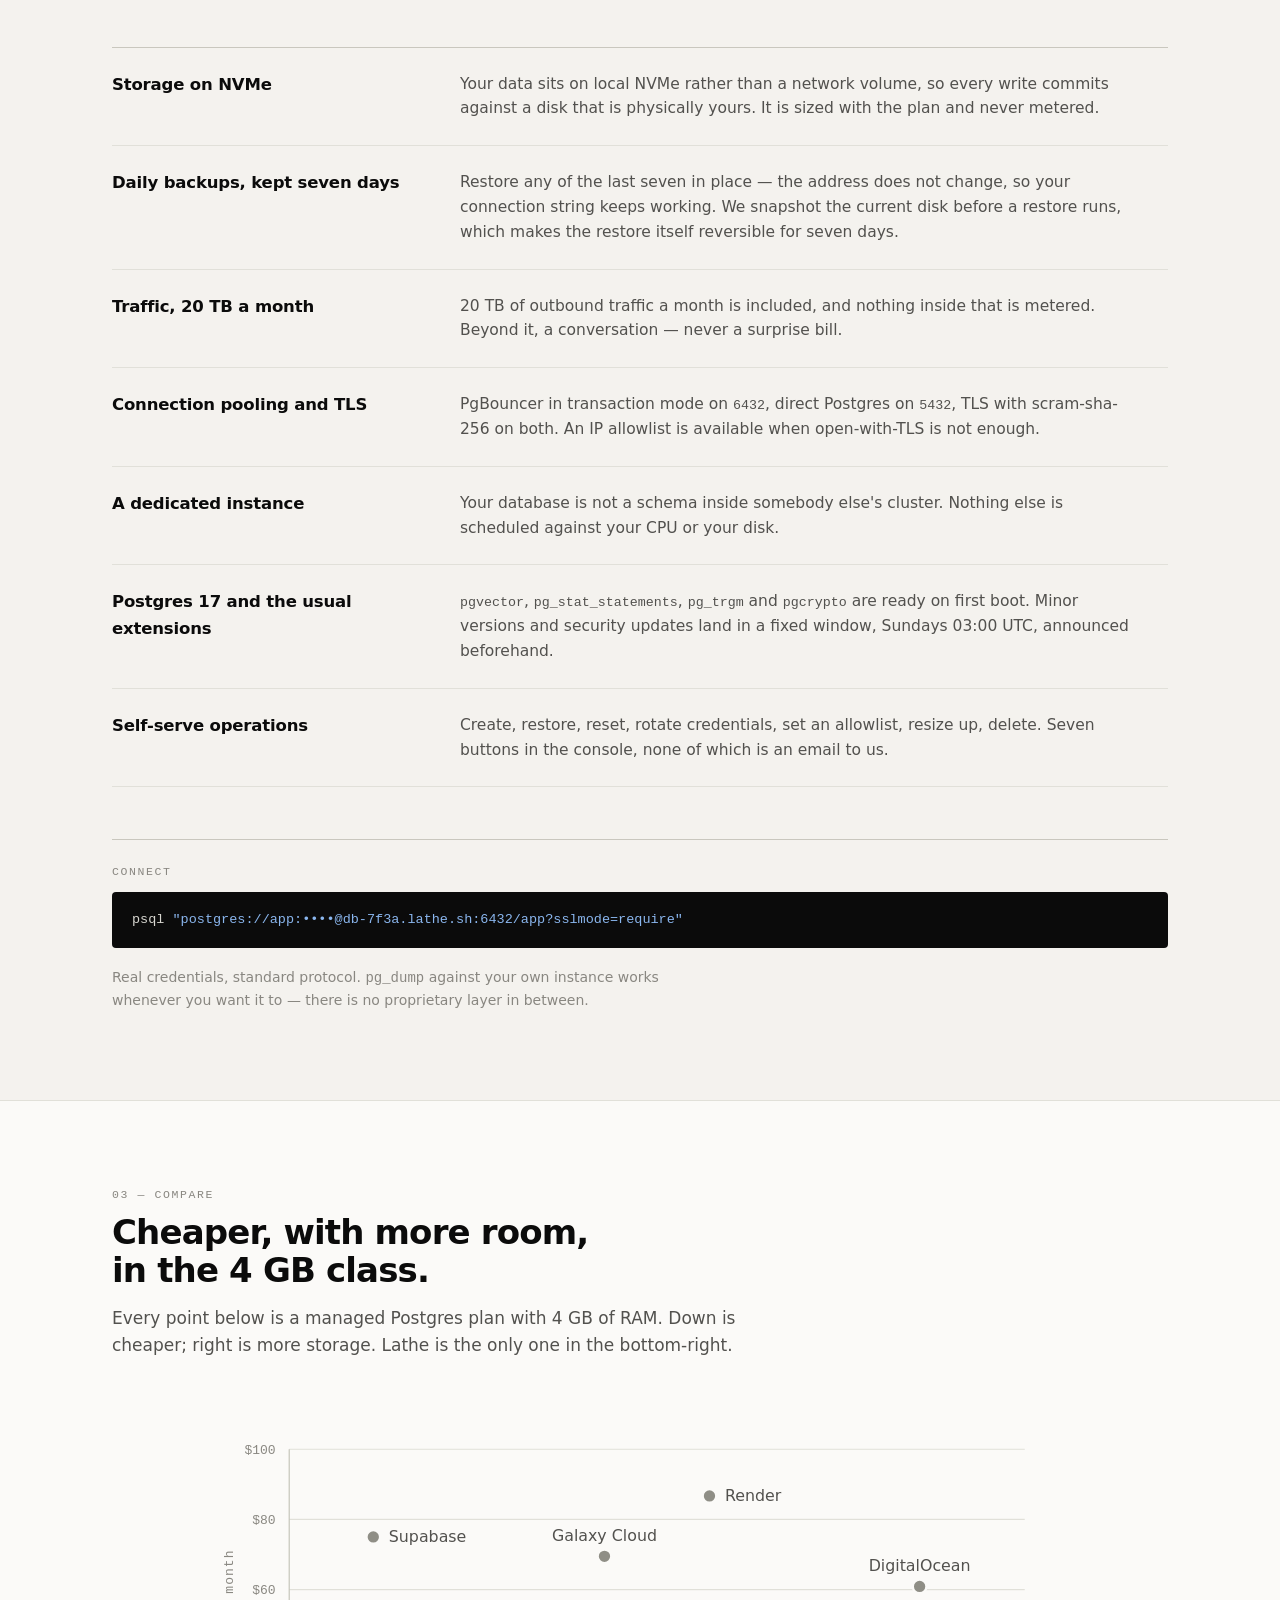
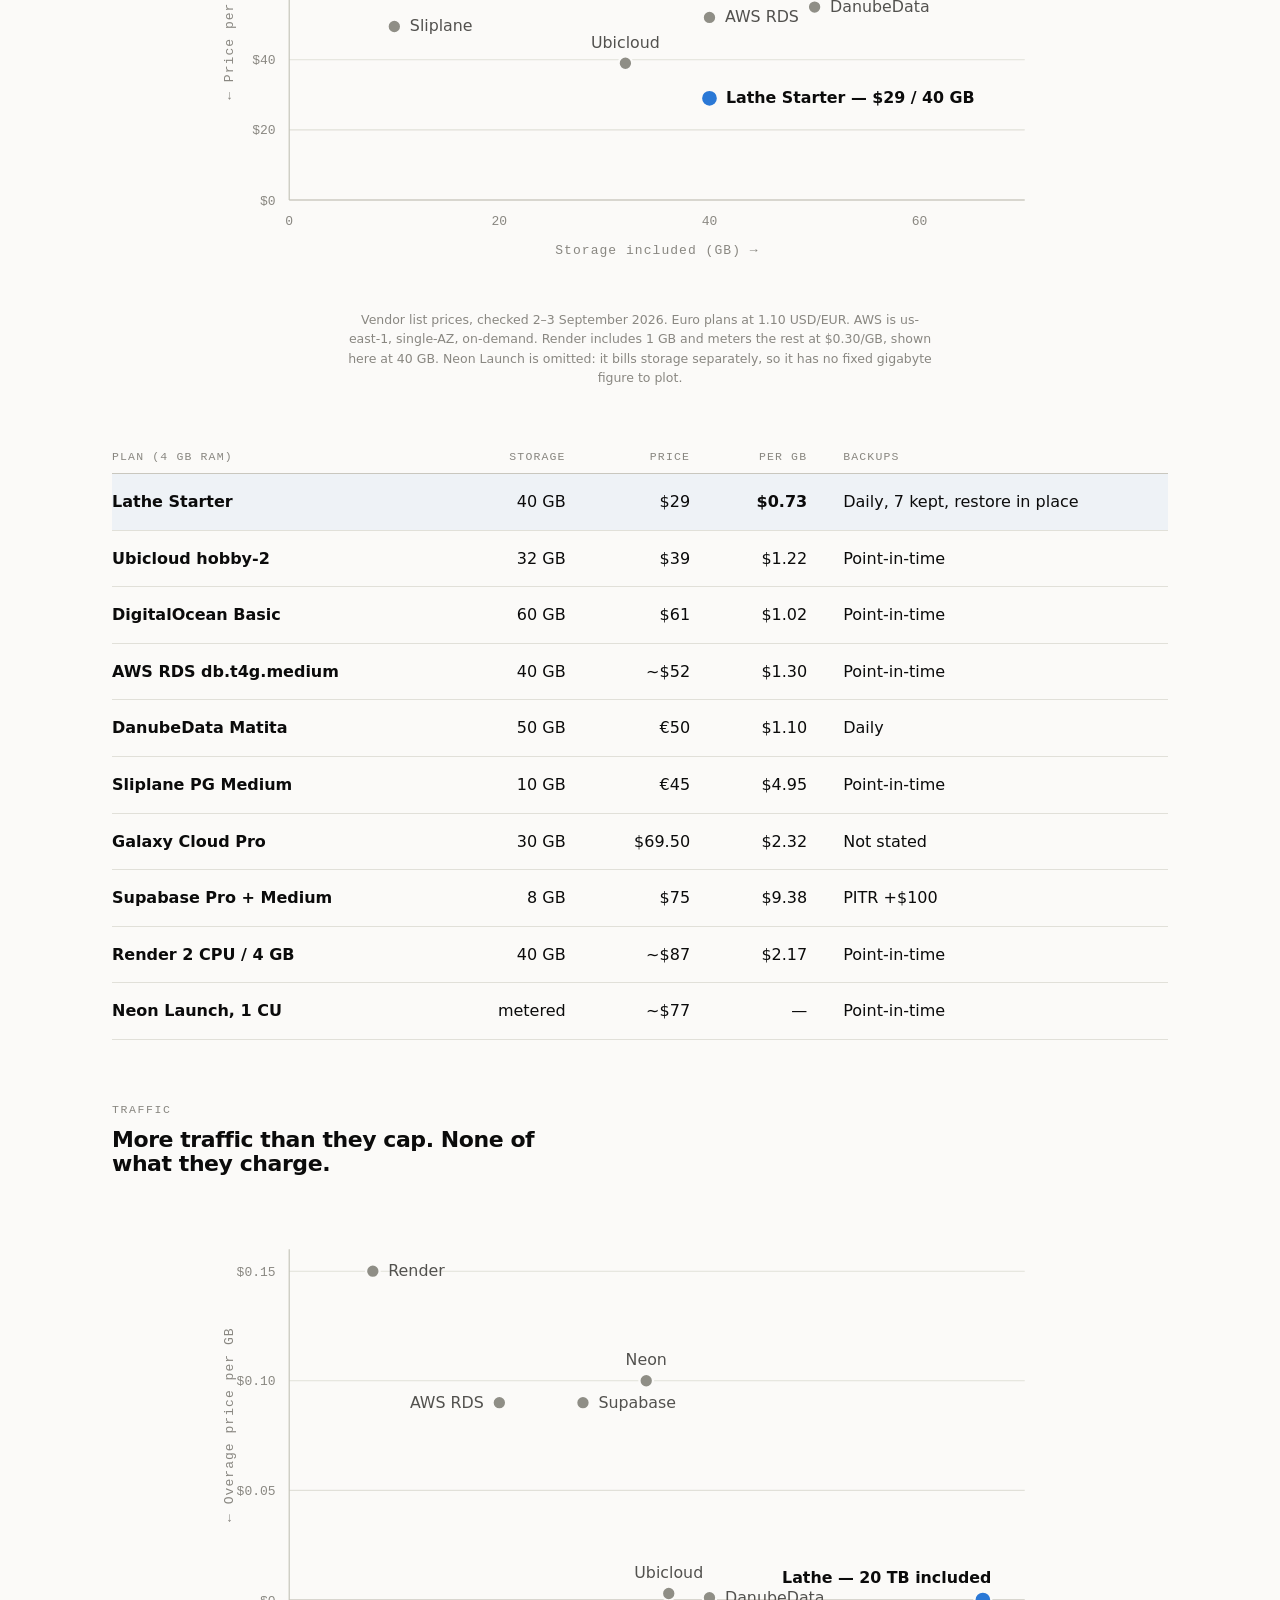
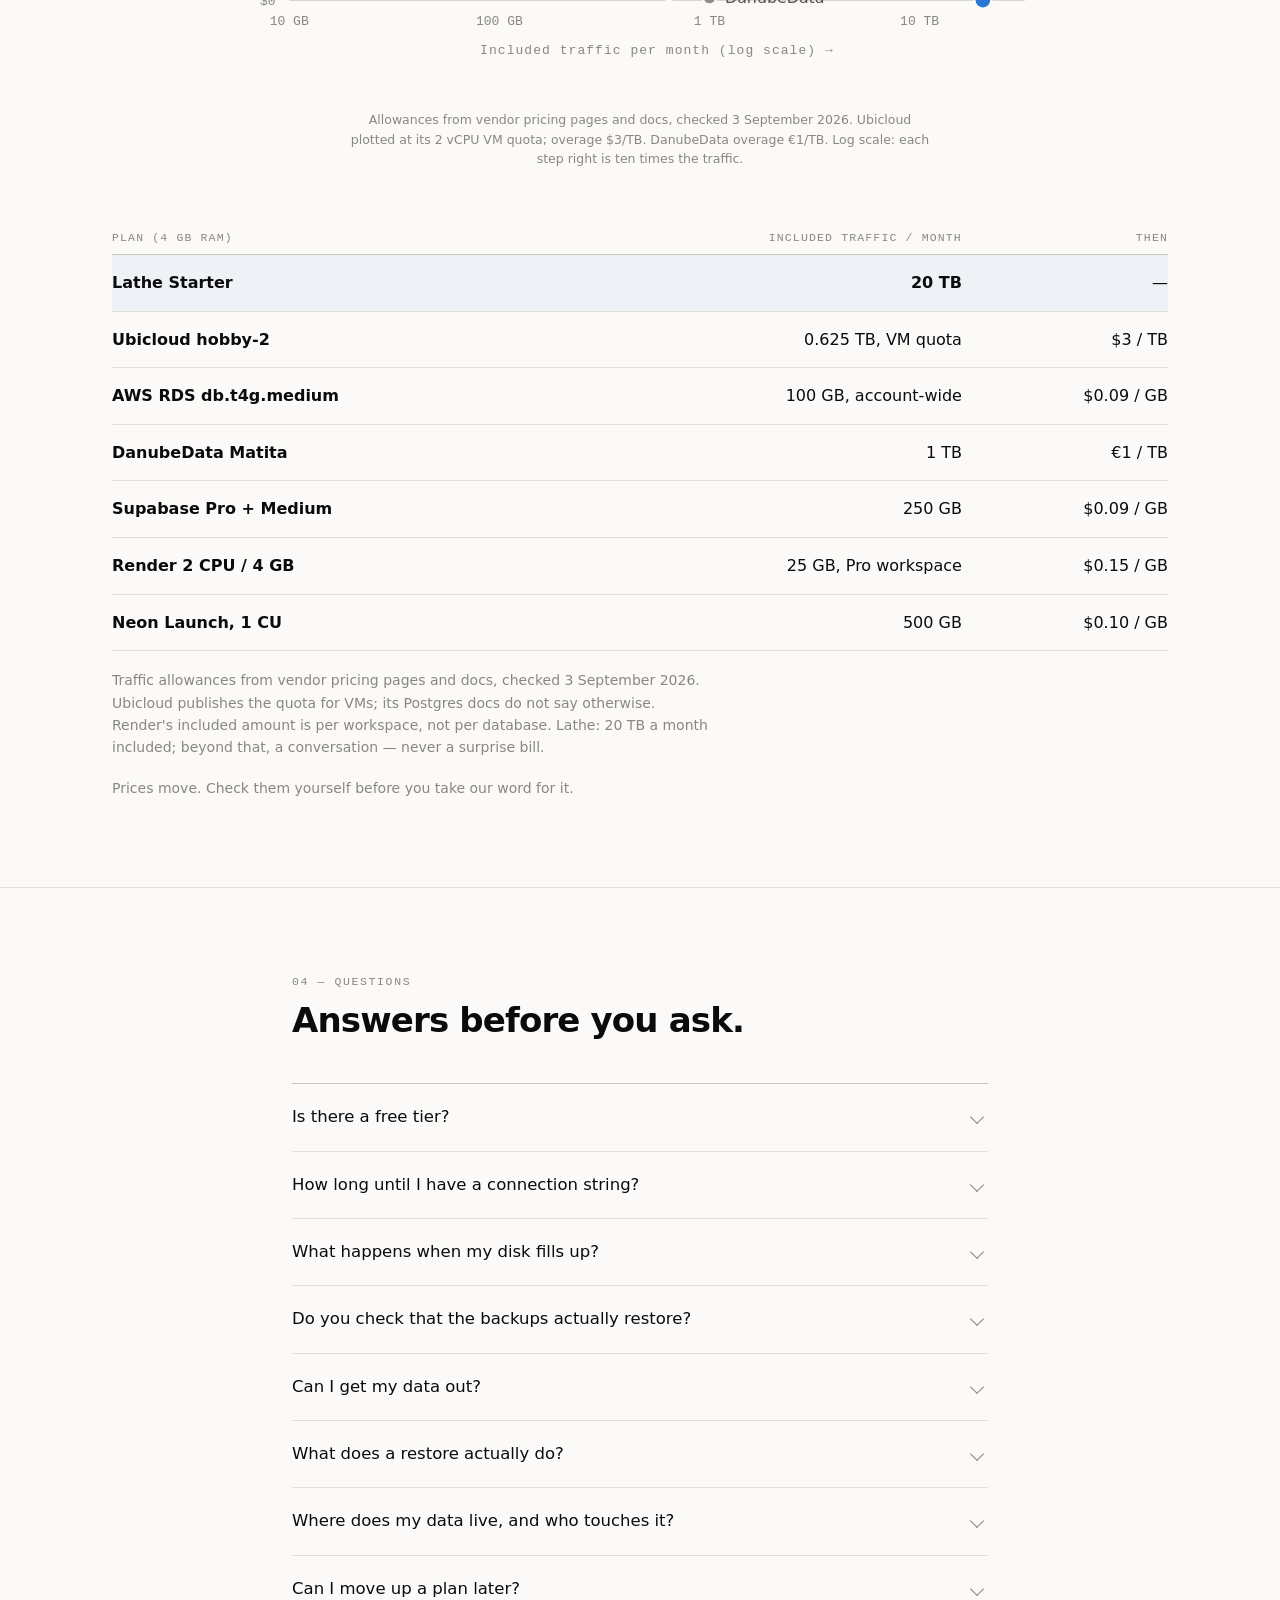
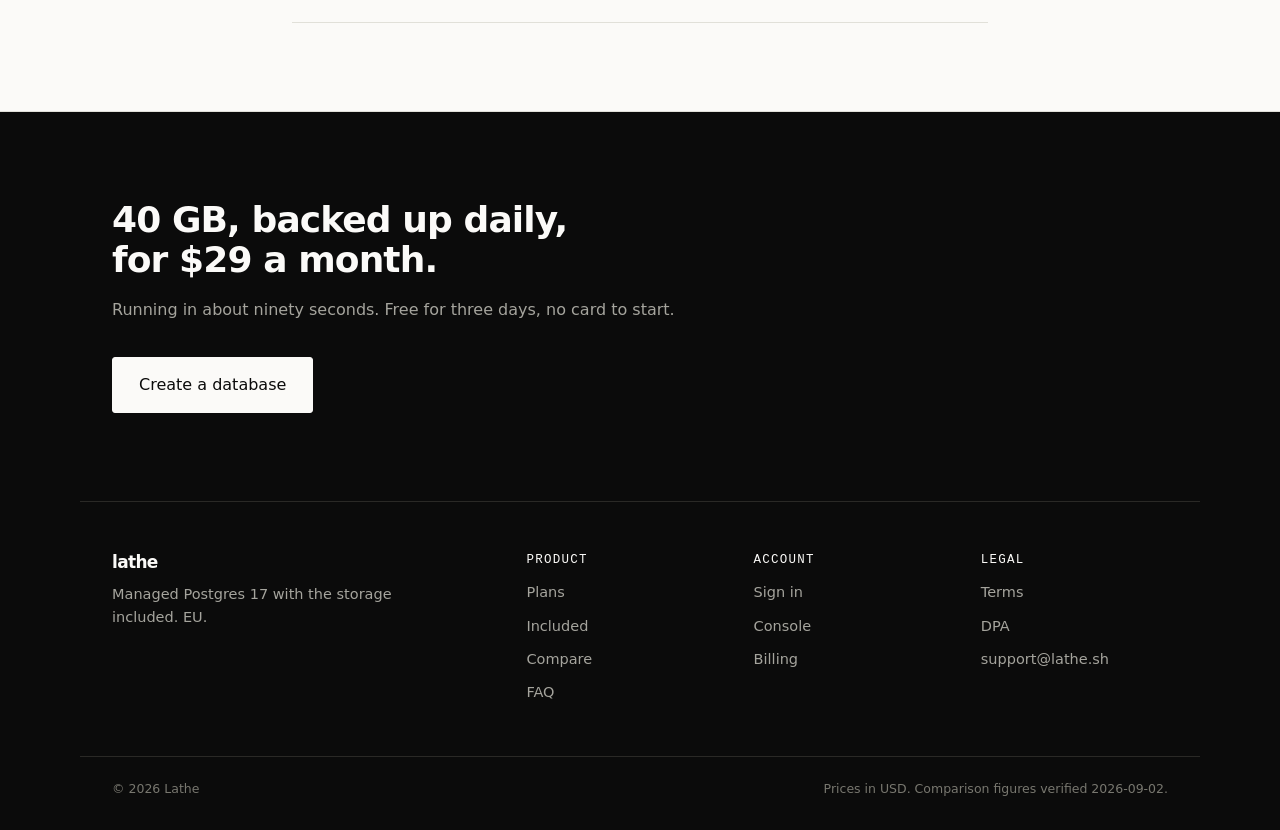
==== commit 04908647: "Traffic: DigitalOcean and Sliplane out; no unmetered band" ====
--- a/index.html
+++ b/index.html
@@ -244,17 +244,17 @@
     <figure class="chart chart-traffic">
       <svg viewBox="0 0 760 430" role="img" aria-labelledby="tr-t tr-d" preserveAspectRatio="xMidYMid meet">
       <title id="tr-t">Included outbound traffic against overage price, 4 GB RAM managed Postgres plans</title>
-      <desc id="tr-d">Lathe includes 20 TB a month. Render includes 25 GB then charges $0.15 per GB, AWS 100 GB then $0.09, Supabase 250 GB then $0.09, Neon 500 GB then $0.10, Ubicloud about 640 GB then $3 per TB, DanubeData 1 TB then €1 per TB. DigitalOcean and Sliplane do not meter traffic. Galaxy Cloud does not state a policy.</desc>
-      <g class="grid"><line x1="70" y1="350.0" x2="740" y2="350.0"/><line x1="70" y1="253.1" x2="740" y2="253.1"/><line x1="70" y1="156.2" x2="740" y2="156.2"/><line x1="70" y1="59.4" x2="740" y2="59.4"/></g>
-      <g class="axis"><line x1="70" y1="40" x2="70" y2="350"/><line x1="70" y1="350" x2="640" y2="350"/><line x1="662" y1="350" x2="740" y2="350"/><line x1="646" y1="357" x2="652" y2="343"/><line x1="652" y1="357" x2="658" y2="343"/></g>
+      <desc id="tr-d">Lathe includes 20 TB a month. Render includes 25 GB then charges $0.15 per GB, AWS 100 GB then $0.09, Supabase 250 GB then $0.09, Neon 500 GB then $0.10, Ubicloud about 640 GB then $3 per TB, DanubeData 1 TB then €1 per TB.</desc>
+      <g class="grid"><line x1="70" y1="350.0" x2="720" y2="350.0"/><line x1="70" y1="253.1" x2="720" y2="253.1"/><line x1="70" y1="156.2" x2="720" y2="156.2"/><line x1="70" y1="59.4" x2="720" y2="59.4"/></g>
+      <g class="axis"><line x1="70" y1="40" x2="70" y2="350"/><line x1="70" y1="350" x2="720" y2="350"/></g>
       <g class="tick" text-anchor="end"><text x="58" y="354.0">$0</text><text x="58" y="257.1">$0.05</text><text x="58" y="160.2">$0.10</text><text x="58" y="63.4">$0.15</text></g>
-      <g class="tick" text-anchor="middle"><text x="70.0" y="372">10 GB</text><text x="237.6" y="372">100 GB</text><text x="405.3" y="372">1 TB</text><text x="572.9" y="372">10 TB</text><text x="701" y="372">Unmetered</text></g>
+      <g class="tick" text-anchor="middle"><text x="70.0" y="372">10 GB</text><text x="255.7" y="372">100 GB</text><text x="441.4" y="372">1 TB</text><text x="627.1" y="372">10 TB</text></g>
       <text class="axt" x="395" y="398" text-anchor="middle">Included traffic per month (log scale) →</text>
       <text class="axt" x="20" y="195" text-anchor="middle" transform="rotate(-90 20 195)">← Overage price per GB</text>
-      <g class="pt"><g><circle cx="136.7" cy="59.4" r="6"><title>Render, Pro workspace — 25 GB included, then $0.15/GB</title></circle><text x="150.4" y="63.8">Render</text></g><g><circle cx="237.6" cy="175.6" r="6"><title>AWS RDS — 100 GB/month free account-wide, then $0.09/GB</title></circle><text x="223.9" y="180.0" text-anchor="end">AWS RDS</text></g><g><circle cx="304.4" cy="175.6" r="6"><title>Supabase Pro — 250 GB included, then $0.09/GB</title></circle><text x="318.1" y="180.0">Supabase</text></g><g><circle cx="354.8" cy="156.2" r="6"><title>Neon Launch — 500 GB per project, then $0.10/GB</title></circle><text x="354.8" y="142.3" text-anchor="middle">Neon</text></g><g><circle cx="372.8" cy="344.2" r="6"><title>Ubicloud — 0.625 TB per 2 vCPU (VM quota), then $3/TB</title></circle><text x="372.8" y="330.3" text-anchor="middle">Ubicloud</text></g><g><circle cx="405.3" cy="347.9" r="6"><title>DanubeData — 1 TB included, then €1/TB</title></circle><text x="419.0" y="352.3">DanubeData</text></g><g><circle cx="690" cy="350" r="6"><title>Sliplane — outbound traffic not charged</title></circle></g><g><circle cx="712" cy="350" r="6"><title>DigitalOcean — outbound traffic not charged</title></circle></g><text x="740" y="303" text-anchor="end">DigitalOcean, Sliplane — not charged</text></g>
-      <g class="pt us"><circle cx="623.4" cy="350" r="7.5"><title>Lathe Starter — 20 TB a month included</title></circle><text x="623.4" y="334.6" text-anchor="middle">Lathe — 20 TB included</text></g>
+      <g class="pt"><g><circle cx="143.9" cy="59.4" r="6"><title>Render, Pro workspace — 25 GB included, then $0.15/GB</title></circle><text x="157.6" y="63.8">Render</text></g><g><circle cx="255.7" cy="175.6" r="6"><title>AWS RDS — 100 GB/month free account-wide, then $0.09/GB</title></circle><text x="242.0" y="180.0" text-anchor="end">AWS RDS</text></g><g><circle cx="329.6" cy="175.6" r="6"><title>Supabase Pro — 250 GB included, then $0.09/GB</title></circle><text x="343.3" y="180.0">Supabase</text></g><g><circle cx="385.5" cy="156.2" r="6"><title>Neon Launch — 500 GB per project, then $0.10/GB</title></circle><text x="385.5" y="142.3" text-anchor="middle">Neon</text></g><g><circle cx="405.4" cy="344.2" r="6"><title>Ubicloud — 0.625 TB per 2 vCPU (VM quota), then $3/TB</title></circle><text x="405.4" y="330.3" text-anchor="middle">Ubicloud</text></g><g><circle cx="441.4" cy="347.9" r="6"><title>DanubeData — 1 TB included, then €1/TB</title></circle><text x="455.1" y="352.3">DanubeData</text></g></g>
+      <g class="pt us"><circle cx="683.0" cy="350" r="7.5"><title>Lathe Starter — 20 TB a month included</title></circle><text x="690.5" y="334.6" text-anchor="end">Lathe — 20 TB included</text></g>
       </svg>
-      <figcaption>Allowances from vendor pricing pages and docs, checked 3 September 2026. Galaxy Cloud states no policy and is omitted. Ubicloud plotted at its 2 vCPU VM quota; overage $3/TB. DanubeData overage €1/TB. Log scale: each step right is ten times the traffic.</figcaption>
+      <figcaption>Allowances from vendor pricing pages and docs, checked 3 September 2026. Ubicloud plotted at its 2 vCPU VM quota; overage $3/TB. DanubeData overage €1/TB. Log scale: each step right is ten times the traffic.</figcaption>
     </figure>
 
     <div class="tablewrap">
@@ -263,10 +263,8 @@
         <tbody>
           <tr class="us"><th scope="row">Lathe Starter</th><td class="n"><strong>20 TB</strong></td><td class="n">—</td></tr>
           <tr><th scope="row">Ubicloud hobby-2</th><td class="n">0.625 TB, VM quota</td><td class="n">$3 / TB</td></tr>
-          <tr><th scope="row">DigitalOcean Basic</th><td class="n">Not charged</td><td class="n">—</td></tr>
           <tr><th scope="row">AWS RDS db.t4g.medium</th><td class="n">100 GB, account-wide</td><td class="n">$0.09 / GB</td></tr>
           <tr><th scope="row">DanubeData Matita</th><td class="n">1 TB</td><td class="n">€1 / TB</td></tr>
-          <tr><th scope="row">Sliplane PG Medium</th><td class="n">Free egress</td><td class="n">—</td></tr>
           <tr><th scope="row">Supabase Pro + Medium</th><td class="n">250 GB</td><td class="n">$0.09 / GB</td></tr>
           <tr><th scope="row">Render 2 CPU / 4 GB</th><td class="n">25 GB, Pro workspace</td><td class="n">$0.15 / GB</td></tr>
           <tr><th scope="row">Neon Launch, 1 CU</th><td class="n">500 GB</td><td class="n">$0.10 / GB</td></tr>
